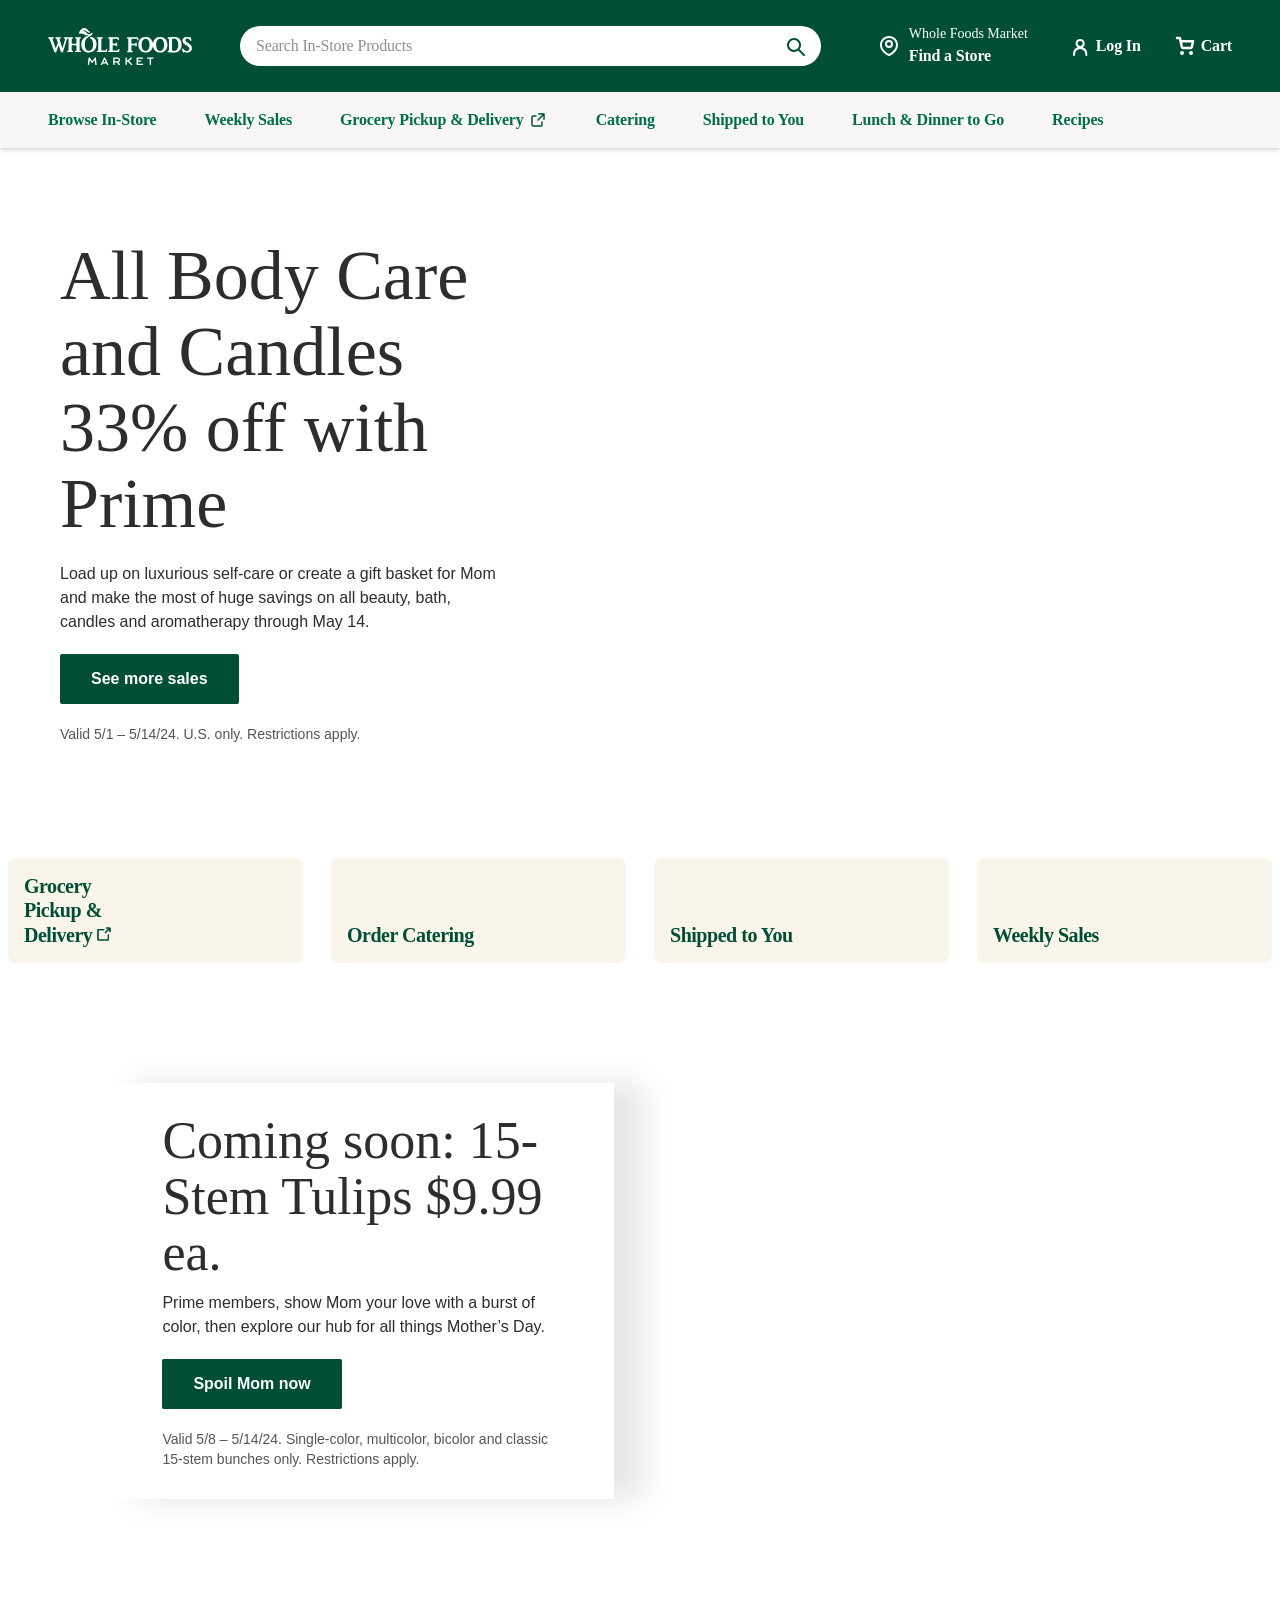
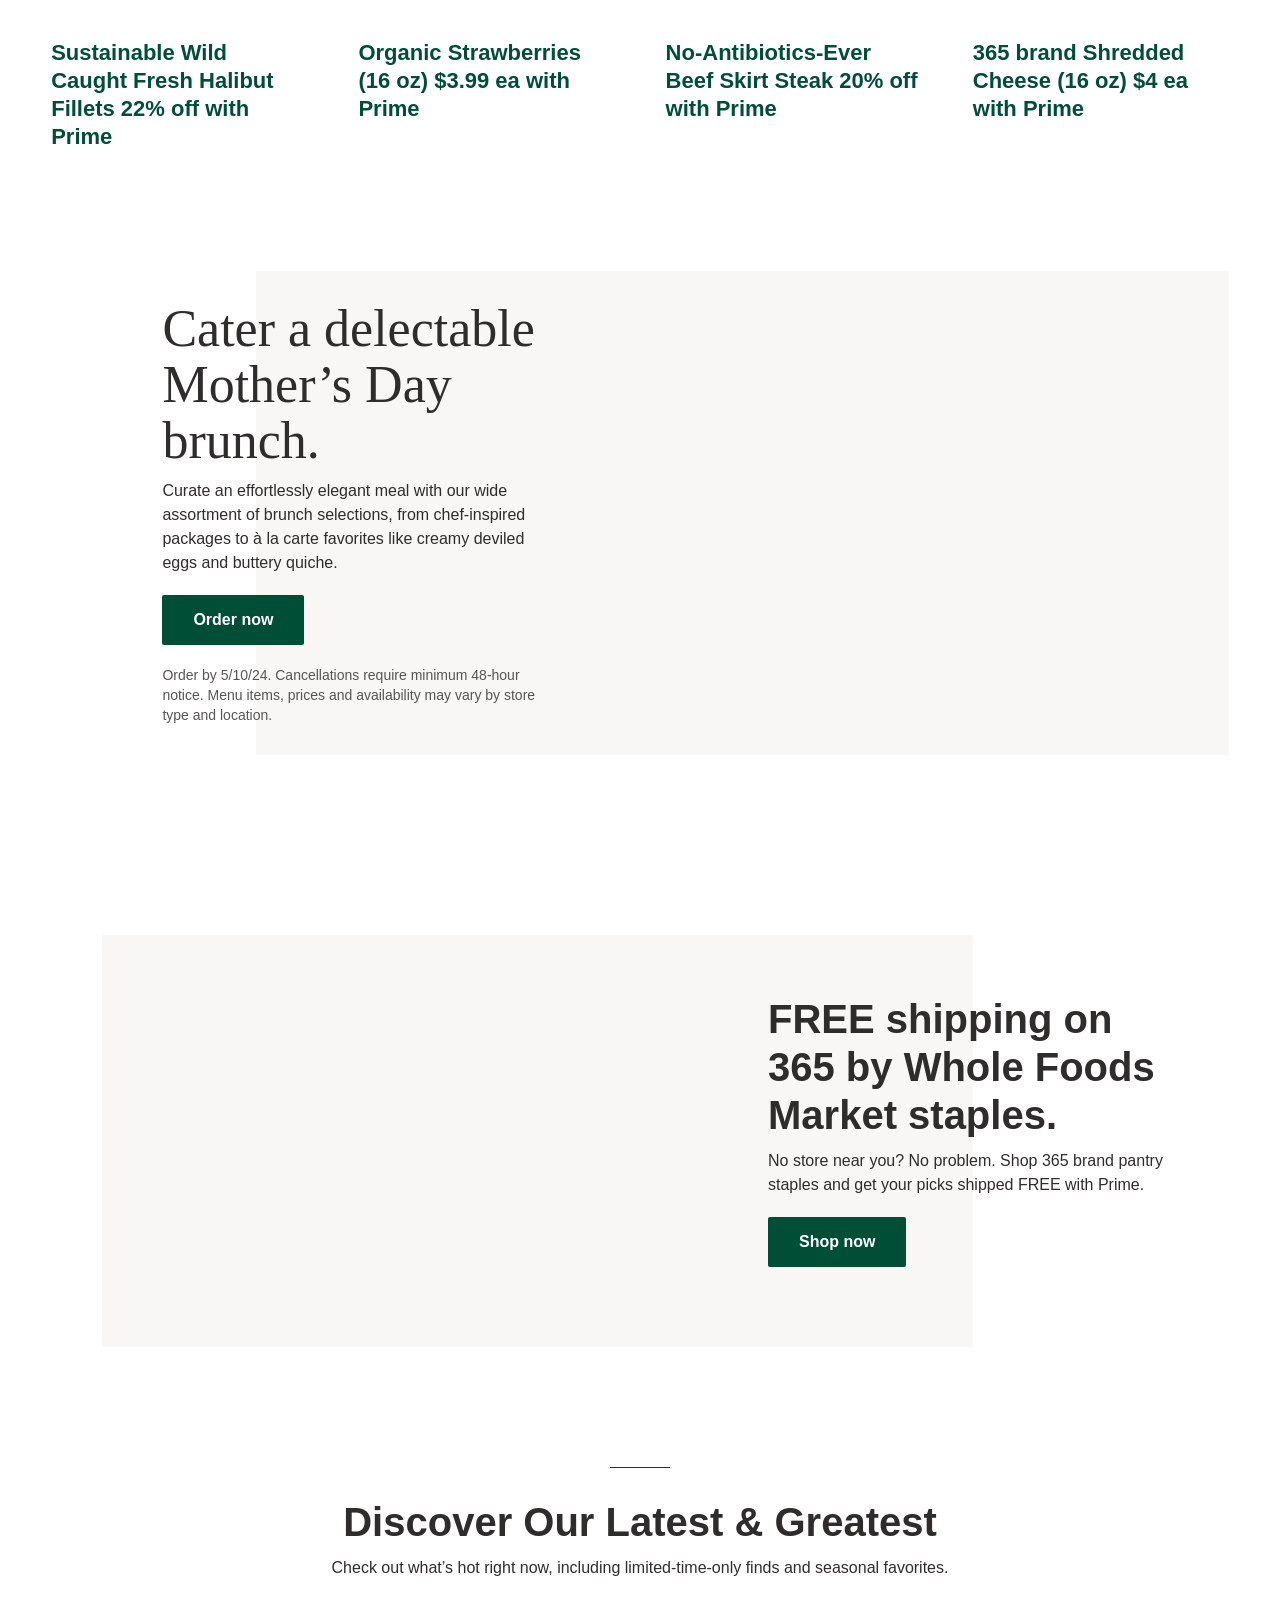
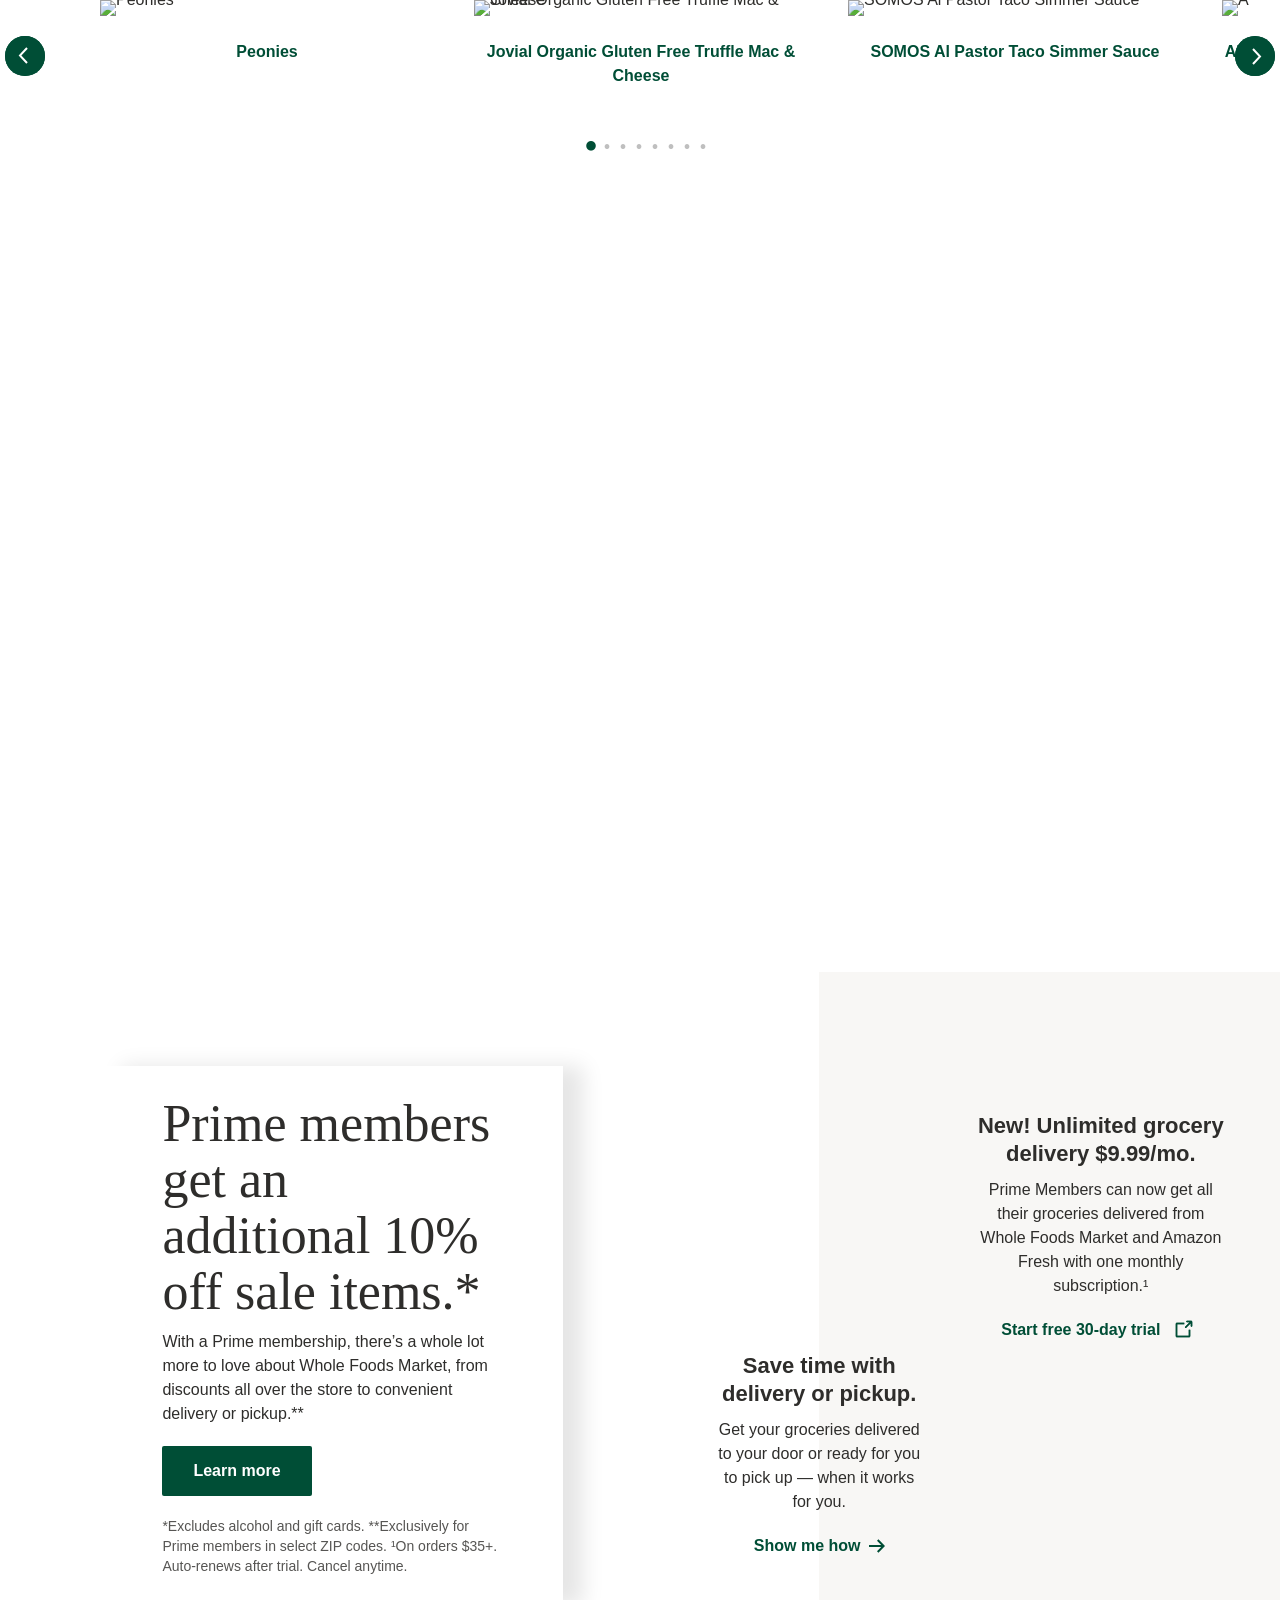
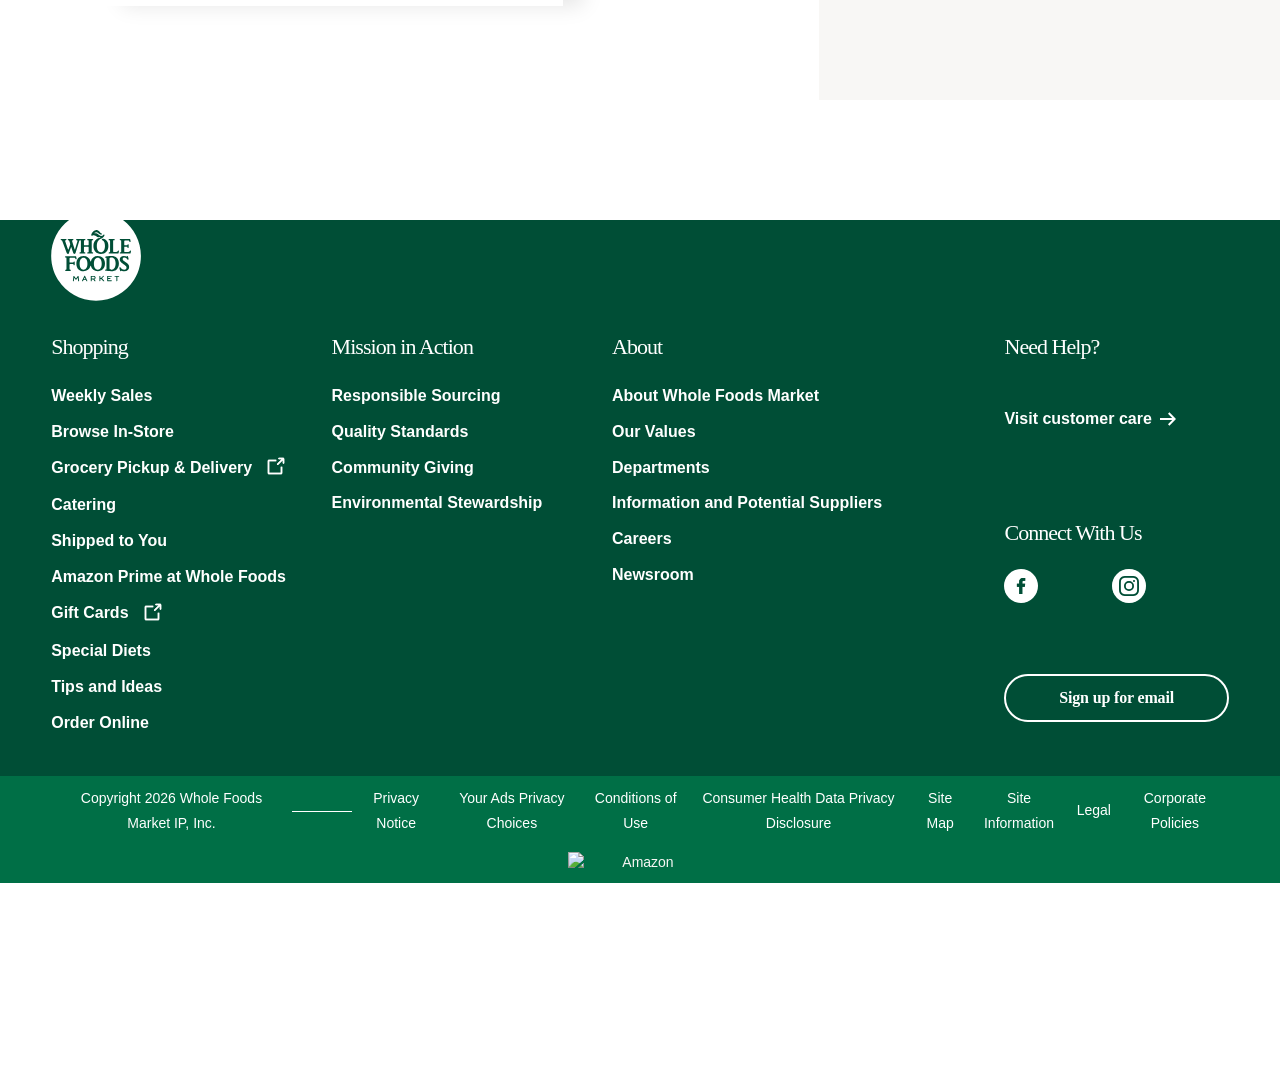
==== web.html @ 5a0cfee3 "first commit" ====
<!DOCTYPE html>
<html lang="en">
    <head>
        <meta charSet="utf-8"/>
        <script>
            var ue_t0 = window.ue_t0 || +new Date();
        </script>
        <script type="text/javascript" src="https://static.siege-amazon.com/prod/csm/ue-instrumentation.min.js"></script>
        <script type="text/javascript" src="https://static.siege-amazon.com/prod/code/lib-latest.js"></script>
        <script src="https://static.siege-amazon.com/prod/profiles/Wfm-DigitalTech-StoreFinder-Query.js"></script>
        <script type="text/javascript">
            GoogleAPIKey = "AIzaSyAcrfa8nYq_-e3gZgQ9eqflhwFxBd2PAUg";
            domainConfig = "https://www.wholefoodsmarket.com";
        </script>
        <link rel="shortcut icon" sizes="196x196" href="https://m.media-amazon.com/images/S/assets.wholefoodsmarket.com/sales_flyer/img/favicon_196x196.png"/>
        <link rel="apple-touch-icon" sizes="180x180" href="https://m.media-amazon.com/images/S/assets.wholefoodsmarket.com/sales_flyer/img/favicon_180x180.png"/>
        <link rel="apple-touch-icon" sizes="120x120" href="https://m.media-amazon.com/images/S/assets.wholefoodsmarket.com/sales_flyer/img/favicon_120x120.png"/>
        <link rel="icon" sizes="32x32" href="https://m.media-amazon.com/images/S/assets.wholefoodsmarket.com/sales_flyer/img/favicon_32x32.png"/>
        <link rel="icon" sizes="16x16" href="https://m.media-amazon.com/images/S/assets.wholefoodsmarket.com/sales_flyer/img/favicon_16x16.png"/>
        <meta name="viewport" content="width=device-width, initial-scale=1, maximum-scale=1, user-scalable=0"/>
        <script type="module" src="/wfm-web-assets/components/app.esm.js"></script>
        <script nomodule="" src="/wfm-web-assets/components/app.js"></script>
        <meta property="og:image" content="https://m.media-amazon.com/images/S/assets.wholefoodsmarket.com/content/b5/68/d0e7dfed477d8afdb7234aeaab11/wfm-og-homepage-rectangle.png"/>
        <meta name="twitter:image" content="https://m.media-amazon.com/images/S/assets.wholefoodsmarket.com/content/b5/68/d0e7dfed477d8afdb7234aeaab11/wfm-og-homepage-rectangle.png"/>
        <meta property="og:image:alt" content="Whole Foods Market logo with an assortment of fruits and vegetables"/>
        <meta name="twitter:image:alt" content="Whole Foods Market logo with an assortment of fruits and vegetables"/>
        <meta property="og:title" content="Whole Foods Market | Weekly Sales | Shop In-Store and Online"/>
        <meta name="twitter:title" content="Whole Foods Market | Weekly Sales | Shop In-Store and Online"/>
        <meta name="description" content="Get hungry for local, organic, plant-based &amp; more: see today&#x27;s sales, browse products by special diet, find recipes, get delivery and pick up &amp; order catering."/>
        <meta property="og:description" content="Get hungry for local, organic, plant-based &amp; more: see today&#x27;s sales, browse products by special diet, find recipes, get delivery and pick up &amp; order catering."/>
        <meta name="twitter:description" content="Get hungry for local, organic, plant-based &amp; more: see today&#x27;s sales, browse products by special diet, find recipes, get delivery and pick up &amp; order catering."/>
        <meta property="og:site_name" content="Whole Foods Market"/>
        <meta name="twitter:site" content="@WholeFoods"/>
        <meta property="og:url" content="https://www.wholefoodsmarket.com/"/>
        <link rel="canonical" href="https://www.wholefoodsmarket.com/"/>
        <noscript>
            <img height="1" width="1" alt="" src="https://s.amazon-adsystem.com/iui3?d=forester-did&amp;ex-fargs=%3Fid%3D0ad6fa11-50da-52e4-dbdd-fe85cf562f20%26type%3D4%26m%3D1&amp;ex-fch=416613&amp;ex-src=https://www.wholefoodsmarket.com/&amp;ex-hargs=v%3D1.0%3Bc%3D9825075550401%3Bp%3D0AD6FA11-50DA-52E4-DBDD-FE85CF562F20"/>
        </noscript>
        <title>Whole Foods Market | Weekly Sales | Shop In-Store and Online</title>
        <meta name="next-head-count" content="30"/>
        <link rel="preload" href="./web.css" as="style"/>
        <link rel="stylesheet" href="./web.css" data-n-g=""/>
        <noscript data-n-css=""></noscript>
        <script defer="" nomodule="" src="/_next/static/chunks/polyfills-c67a75d1b6f99dc8.js"></script>
        <script src="./main.js" defer=""></script>
        <script src="./6th.js" defer=""></script>
        <script src="./5th.js" defer=""></script>
        <script src="./app.js" defer=""></script>
        <script src="./7th.js" defer=""></script>
        <script src="./2nd.js" defer=""></script>
        <script src="./3rd.js" defer=""></script>
        <script src="./index.js" defer=""></script>
        <script src="/_next/static/lw3yRxZm3AKWHAJc_RK7G/_buildManifest.js" defer=""></script>
        <script src="/_next/static/lw3yRxZm3AKWHAJc_RK7G/_ssgManifest.js" defer=""></script>
    </head>
    <body>
        <noscript>
            <iframe src="https://www.googletagmanager.com/ns.html?id=GTM-MMVR7TC" height="0" width="0" style="display:none;visibility:hidden" sandbox></iframe>
        </noscript>
        <div id="__next">
            <header class="sticky top-0 z-[100] overflow-x-clip" id="header">
                <a href="#main-content" class="w-skip-link" data-testid="skip-link">
                    <span>Skip main navigation</span>
                </a>
                <nav aria-label="main navigation" class="bg-chard">
                    <div class="bg-chard desktop:top-0">
                        <div class="relative mx-auto flex max-w-content items-center px-12 py-6 mobile:px-4 tablet:px-8">
                            <div class="flex w-full items-center justify-between">
                               
                                <div class="z-[100] flex items-center desktop:w-full desktop:justify-end">
                                    <div class="mr-14 w-full mobile:hidden tablet:hidden">
                                        <div class="relative z-[100]">
                                            <div class="flex">
                                                <form class="flex w-full items-center justify-between rounded-3xl bg-salt px-4 py-2 bg-salt">
                                                    <input aria-controls="search-results-modal" aria-expanded="false" aria-haspopup="true" aria-label="Search" class="bds--body-1 placeholder:bds--body-1 w-[90%] placeholder:text-oyster bg-salt" data-testid="search-input" maxLength="256" name="search" placeholder="Search In-Store Products" role="combobox" type="text" autoComplete="off" value=""/>
                                                    <div class="flex items-center pl-1">
                                                        <button aria-label="Submit Search" type="submit">
                                                            <svg width="18" height="18" fill="none" xmlns="http://www.w3.org/2000/svg">
                                                                <path fill-rule="evenodd" clip-rule="evenodd" d="M2 7a5 5 0 1 1 10 0A5 5 0 0 1 2 7Zm5-7a7 7 0 1 0 4.192 12.606l5.1 5.101a1 1 0 1 0 1.415-1.414l-5.1-5.1A7 7 0 0 0 7 0Z" fill="#004E36"></path>
                                                            </svg>
                                                        </button>
                                                    </div>
                                                </form>
                                            </div>
                                        </div>
                                    </div>
                                    <div class="mr-8 mobile:hidden tablet:hidden">
                                        <a href="/stores" class="" aria-label="Select a store" data-csa-c-content-id="Whole Foods Market" data-csa-c-slot-id="Global Nav" data-csa-c-type="header">
                                            <div class="flex items-center">
                                                <div>
                                                    <div class="flex items-center mobile:hidden tablet:hidden">
                                                        <svg width="24" height="24" fill="none" xmlns="http://www.w3.org/2000/svg">
                                                            <path fill-rule="evenodd" clip-rule="evenodd" d="M12 4c-3.876 0-7 3.106-7 6.916 0 2.5 1.302 4.552 2.9 6.129 1.557 1.536 3.308 2.531 4.1 2.938.792-.407 2.543-1.402 4.1-2.938 1.598-1.577 2.9-3.628 2.9-6.129C19 7.106 15.876 4 12 4Zm-9 6.916C3 5.982 7.04 2 12 2s9 3.982 9 8.916c0 3.242-1.694 5.775-3.496 7.553-1.804 1.779-3.807 2.895-4.656 3.327a1.863 1.863 0 0 1-1.696 0l.453-.892-.453.892c-.85-.432-2.853-1.548-4.656-3.327C4.694 16.69 3 14.159 3 10.916ZM12 8a2 2 0 1 0 0 4 2 2 0 0 0 0-4Zm-4 2a4 4 0 1 1 8 0 4 4 0 0 1-8 0Z" fill="#fff"></path>
                                                        </svg>
                                                    </div>
                                                    <div class="flex items-center desktop:hidden">
                                                        <svg width="24" height="24" fill="none" xmlns="http://www.w3.org/2000/svg">
                                                            <path fill-rule="evenodd" clip-rule="evenodd" d="M12 4c-3.876 0-7 3.106-7 6.916 0 2.5 1.302 4.552 2.9 6.129 1.557 1.536 3.308 2.531 4.1 2.938.792-.407 2.543-1.402 4.1-2.938 1.598-1.577 2.9-3.628 2.9-6.129C19 7.106 15.876 4 12 4Zm-9 6.916C3 5.982 7.04 2 12 2s9 3.982 9 8.916c0 3.242-1.694 5.775-3.496 7.553-1.804 1.779-3.807 2.895-4.656 3.327a1.863 1.863 0 0 1-1.696 0l.453-.892-.453.892c-.85-.432-2.853-1.548-4.656-3.327C4.694 16.69 3 14.159 3 10.916ZM12 8a2 2 0 1 0 0 4 2 2 0 0 0 0-4Zm-4 2a4 4 0 1 1 8 0 4 4 0 0 1-8 0Z" fill="#2E2D2B"></path>
                                                        </svg>
                                                    </div>
                                                </div>
                                                <div class="ml-2 flex flex-col items-baseline text-salt">
                                                    <div class="bds--caption max-w-[185px] truncate mobile:max-w-[270px] mobile:text-chia-seed tablet:max-w-[270px] tablet:text-chia-seed">Whole Foods Market</div>
                                                    <div class="bds--heading-5 max-w-[185px] truncate mobile:max-w-[270px] mobile:text-squid-ink tablet:max-w-[270px] tablet:text-squid-ink">Find a Store</div>
                                                </div>
                                            </div>
                                        </a>
                                    </div>
                                    <div class="mr-8 mobile:mr-4 tablet:mr-4">
                                        <div data-testid="login-prompt" class="self-center desktop:pl-2">
                                            <a href="https://www.wholefoodsmarket.com/login?destination=" rel="noopener noreferrer" target="_self" aria-label="Login" data-csa-c-content-id="Login_unauthenticated​" data-csa-c-slot-id="Global Nav" data-csa-c-type="header">
                                                <div class="flex w-max items-center">
                                                    <div class="h-[24px] w-[24px]">
                                                        <svg width="24" height="24" fill="none" xmlns="http://www.w3.org/2000/svg" alt="">
                                                            <path fill-rule="evenodd" clip-rule="evenodd" d="M9.647 8.53a2.53 2.53 0 1 1 5.059 0 2.53 2.53 0 0 1-5.059 0ZM12.177 4a4.53 4.53 0 0 0-2.42 8.36A7.18 7.18 0 0 0 5 19.117V20a1 1 0 1 0 2 0v-.882a5.176 5.176 0 0 1 10.353 0V20a1 1 0 0 0 2 0v-.882a7.18 7.18 0 0 0-4.757-6.759A4.53 4.53 0 0 0 12.176 4Z" fill="#fff"></path>
                                                        </svg>
                                                    </div>
                                                    <div class="bds--heading-5 pl-1 text-salt">Log In</div>
                                                </div>
                                            </a>
                                        </div>
                                    </div>
                                    <a href="/shipped-to-you/cart" aria-label="View cart with 0 items" data-csa-c-content-id="Cart" data-csa-c-slot-id="Global Nav" data-csa-c-type="header">
                                        <div class="flex w-max items-center">
                                            <div class="relative">
                                                <svg width="24" height="24" fill="none" xmlns="http://www.w3.org/2000/svg">
                                                    <path d="M9 21a2 2 0 1 0 0-4 2 2 0 0 0 0 4ZM18 21a2 2 0 1 0 0-4 2 2 0 0 0 0 4Z" fill="#fff"></path>
                                                    <path d="M4 4h2.91l1.948 8.926c.067.307.249.583.515.78.266.196.598.3.94.294h7.069c.341.006.674-.098.94-.295a1.32 1.32 0 0 0 .514-.779L20 7.333H7.636" stroke="#fff" stroke-width="2.5" stroke-linecap="round" stroke-linejoin="round"></path>
                                                </svg>
                                            </div>
                                            <div class="bds--heading-5 pl-1 text-salt mobile:hidden">Cart</div>
                                        </div>
                                    </a>
                                </div>
                            </div>
                        </div>
                    </div>
                </nav>
            </header>
            <div class="sticky top-[92px] z-[10] h-[56px] bg-tahini text-chard shadow-reveal-4 mobile:hidden tablet:hidden">
                <div class="bds--heading-5 m-auto flex h-[56px] max-w-content items-center px-12">
                    <div class="mr-12">
                        <a class="flex items-center text-kale hover:text-avocado focus:text-avocado active:text-chard active:underline" target="_self" data-csa-c-content-id="Browse In-Store" data-csa-c-slot-id="Global Nav" data-csa-c-type="subheader" aria-disabled="false" aria-label="Browse In-Store" href="/products">
                            <div class="hover:underline focus:underline">Browse In-Store</div>
                        </a>
                    </div>
                    <div class="mr-12">
                        <a class="flex items-center text-kale hover:text-avocado focus:text-avocado active:text-chard active:underline" target="_self" data-csa-c-content-id="Weekly Sales" data-csa-c-slot-id="Global Nav" data-csa-c-type="subheader" aria-disabled="false" aria-label="Weekly Sales" href="/sales-flyer">
                            <div class="hover:underline focus:underline">Weekly Sales</div>
                        </a>
                    </div>
                    <div class="mr-12">
                        <a class="flex items-center text-kale hover:text-avocado focus:text-avocado active:text-chard active:underline" target="_blank" data-csa-c-content-id="Grocery Pickup &amp; Delivery" data-csa-c-slot-id="Global Nav" data-csa-c-type="subheader" aria-disabled="false" aria-label="Grocery Pickup &amp; Delivery" href="https://www.amazon.com/alm/storefront?almBrandId=VUZHIFdob2xlIEZvb2Rz&amp;ref_=US_TRF_ALL_UFG_WFM_REFER_0472746">
                            <div class="hover:underline focus:underline mr-1">Grocery Pickup &amp;Delivery</div>
                            <svg width="20" height="20" fill="none" xmlns="http://www.w3.org/2000/svg">
                                <path fill-rule="evenodd" clip-rule="evenodd" d="M10.667 4.75a.75.75 0 0 1 0-1.5H16a.75.75 0 0 1 .75.75v5.333a.75.75 0 0 1-1.5 0V5.811l-4.72 4.72A.75.75 0 1 1 9.47 9.47l4.72-4.72h-3.523ZM3.25 7.333c0-1.15.933-2.083 2.083-2.083H8a.75.75 0 0 1 0 1.5H5.333a.583.583 0 0 0-.583.583v7.334c0 .322.261.583.583.583h7.334a.583.583 0 0 0 .583-.583V12a.75.75 0 0 1 1.5 0v2.667c0 1.15-.933 2.083-2.083 2.083H5.333a2.083 2.083 0 0 1-2.083-2.083V7.333Z" fill="#004E36"></path>
                            </svg>
                        </a>
                    </div>
                    <div class="mr-12">
                        <a class="flex items-center text-kale hover:text-avocado focus:text-avocado active:text-chard active:underline" target="_self" data-csa-c-content-id="Catering" data-csa-c-slot-id="Global Nav" data-csa-c-type="subheader" aria-disabled="false" aria-label="Catering" href="https://www.wholefoodsmarket.com/shop/choose">
                            <div class="hover:underline focus:underline">Catering</div>
                        </a>
                    </div>
                    <div class="mr-12">
                        <a class="flex items-center text-kale hover:text-avocado focus:text-avocado active:text-chard active:underline" target="_self" data-csa-c-content-id="Shipped to You" data-csa-c-slot-id="Global Nav" data-csa-c-type="subheader" aria-disabled="false" aria-label="Shipped to You" href="/shipped-to-you">
                            <div class="hover:underline focus:underline">Shipped to You</div>
                        </a>
                    </div>
                    <div class="mr-12">
                        <a class="flex items-center text-kale hover:text-avocado focus:text-avocado active:text-chard active:underline" target="_self" data-csa-c-content-id="Lunch &amp; Dinner to Go" data-csa-c-slot-id="Global Nav" data-csa-c-type="subheader" aria-disabled="false" aria-label="Lunch &amp; Dinner to Go" href="https://wholefoods.app.link/YI1gojf6MAb">
                            <div class="hover:underline focus:underline">Lunch &amp;Dinner to Go</div>
                        </a>
                    </div>
                    <div>
                        <a class="flex items-center text-kale hover:text-avocado focus:text-avocado active:text-chard active:underline" target="_self" data-csa-c-content-id="Recipes" data-csa-c-slot-id="Global Nav" data-csa-c-type="subheader" aria-disabled="false" aria-label="Recipes" href="/recipes">
                            <div class="hover:underline focus:underline">Recipes</div>
                        </a>
                    </div>
                </div>
            </div>
            <div class="sticky z-[10] transition top-[85px]">
                <div class="w-full bg-chard pb-2 mobile:px-4 tablet:px-8 desktop:hidden">
                    <div class="relative z-[100]">
                        <div class="flex">
                            <form class="flex w-full items-center justify-between rounded-3xl bg-salt px-4 py-2 bg-salt">
                                <input aria-controls="search-results-modal" aria-expanded="false" aria-haspopup="true" aria-label="Search" class="bds--body-1 placeholder:bds--body-1 w-[90%] placeholder:text-oyster bg-salt" data-testid="search-input" maxLength="256" name="search" placeholder="Search In-Store Products" role="combobox" type="text" autoComplete="off" value=""/>
                                <div class="flex items-center pl-1">
                                    <button aria-label="Submit Search" type="submit">
                                        <svg width="18" height="18" fill="none" xmlns="http://www.w3.org/2000/svg">
                                            <path fill-rule="evenodd" clip-rule="evenodd" d="M2 7a5 5 0 1 1 10 0A5 5 0 0 1 2 7Zm5-7a7 7 0 1 0 4.192 12.606l5.1 5.101a1 1 0 1 0 1.415-1.414l-5.1-5.1A7 7 0 0 0 7 0Z" fill="#004E36"></path>
                                        </svg>
                                    </button>
                                </div>
                            </form>
                        </div>
                    </div>
                </div>
                <div class="flex w-full items-center justify-between bg-tahini py-2 desktop:hidden">
                    <a href="/stores" class="flex w-full items-center justify-between bg-tahini px-12 py-2 mobile:px-4 tablet:px-8" aria-label="Select a store" data-csa-c-content-id="Whole Foods Market" data-csa-c-slot-id="Global Nav" data-csa-c-type="header">
                        <div class="flex items-center">
                            <div>
                                <div class="flex items-center mobile:hidden tablet:hidden">
                                    <svg width="24" height="24" fill="none" xmlns="http://www.w3.org/2000/svg">
                                        <path fill-rule="evenodd" clip-rule="evenodd" d="M12 4c-3.876 0-7 3.106-7 6.916 0 2.5 1.302 4.552 2.9 6.129 1.557 1.536 3.308 2.531 4.1 2.938.792-.407 2.543-1.402 4.1-2.938 1.598-1.577 2.9-3.628 2.9-6.129C19 7.106 15.876 4 12 4Zm-9 6.916C3 5.982 7.04 2 12 2s9 3.982 9 8.916c0 3.242-1.694 5.775-3.496 7.553-1.804 1.779-3.807 2.895-4.656 3.327a1.863 1.863 0 0 1-1.696 0l.453-.892-.453.892c-.85-.432-2.853-1.548-4.656-3.327C4.694 16.69 3 14.159 3 10.916ZM12 8a2 2 0 1 0 0 4 2 2 0 0 0 0-4Zm-4 2a4 4 0 1 1 8 0 4 4 0 0 1-8 0Z" fill="#fff"></path>
                                    </svg>
                                </div>
                                <div class="flex items-center desktop:hidden">
                                    <svg width="24" height="24" fill="none" xmlns="http://www.w3.org/2000/svg">
                                        <path fill-rule="evenodd" clip-rule="evenodd" d="M12 4c-3.876 0-7 3.106-7 6.916 0 2.5 1.302 4.552 2.9 6.129 1.557 1.536 3.308 2.531 4.1 2.938.792-.407 2.543-1.402 4.1-2.938 1.598-1.577 2.9-3.628 2.9-6.129C19 7.106 15.876 4 12 4Zm-9 6.916C3 5.982 7.04 2 12 2s9 3.982 9 8.916c0 3.242-1.694 5.775-3.496 7.553-1.804 1.779-3.807 2.895-4.656 3.327a1.863 1.863 0 0 1-1.696 0l.453-.892-.453.892c-.85-.432-2.853-1.548-4.656-3.327C4.694 16.69 3 14.159 3 10.916ZM12 8a2 2 0 1 0 0 4 2 2 0 0 0 0-4Zm-4 2a4 4 0 1 1 8 0 4 4 0 0 1-8 0Z" fill="#2E2D2B"></path>
                                    </svg>
                                </div>
                            </div>
                            <div class="ml-2 flex flex-col items-baseline text-salt">
                                <div class="bds--caption max-w-[185px] truncate mobile:max-w-[270px] mobile:text-chia-seed tablet:max-w-[270px] tablet:text-chia-seed">Whole Foods Market</div>
                                <div class="bds--heading-5 max-w-[185px] truncate mobile:max-w-[270px] mobile:text-squid-ink tablet:max-w-[270px] tablet:text-squid-ink">Find a Store</div>
                            </div>
                        </div>
                        <svg width="24" height="24" fill="none" xmlns="http://www.w3.org/2000/svg">
                            <path fill-rule="evenodd" clip-rule="evenodd" d="M9.293 6.293a1 1 0 0 0 0 1.414L13.586 12l-4.293 4.293a1 1 0 1 0 1.414 1.414l5-5a1 1 0 0 0 0-1.414l-5-5a1 1 0 0 0-1.414 0Z" fill="#004E36"></path>
                        </svg>
                    </a>
                </div>
            </div>
            <div>
                <div class="mobile:hidden tablet:hidden">
                    <div aria-hidden="true" class="modal micromodal-slide" data-testid="shipping-info-overlay-1" id="shipping-info-overlay-1">
                        <div tabindex="-1" class="modal--overlay" data-micromodal-close="true">
                            <div aria-modal="true" class="modal--container" role="dialog">
                                <button aria-label="Close Dialog" class="modal--close w-link" data-micromodal-close="true" data-testid="close" type="button">Close</button>
                                <div class="modal--content" id="shipping-info-overlay-1-content">
                                    <div class="mobile:overflow-y-auto mobile:px-4 mobile:pb-24">
                                        <h3 class="bds--heading-3 pb-2 text-squid-ink">Want to ship to a different address?</h3>
                                        <p class="bds--body-1 text-squid-ink">Change your shipping address when you check out on Amazon.</p>
                                    </div>
                                </div>
                            </div>
                        </div>
                    </div>
                </div>
                <div class="fixed z-[200] desktop:hidden"></div>
            </div>
            <div class="desktop:hidden">
                <div class="fixed top-0 z-[200] left-0"></div>
            </div>
            <div class="w-shopping-list-wrapper"></div>
            <div class="w-pie--clickable-underlay" data-testid="clickable-underlay" data-csa-c-content-id="Clickout" data-csa-c-type="click"></div>
            <div style="opacity:1" data-testid="global-alert-bar-dismissed"></div>
            <main id="main-content" class="main-content m-auto max-w-content">
                <div id="home">
                    <section class="w-cms--homepage-banner">
                        <h1 class="w-visually-hidden">Whole Foods Market | Weekly Sales | Shop In-Store and Online</h1>
                        <div class="w-mobile-only">
                            <div class="grid gap-3 mobile:grid-cols-2 mobile:py-4 tablet:grid-cols-2 desktop:grid-cols-4">
                                <a href="https://www.amazon.com/alm/storefront?almBrandId=VUZHIFdob2xlIEZvb2Rz&amp;ref_=US_TRF_ALL_UFG_WFM_REFER_0422063" target="_blank" class="mx-2 flex rounded-lg bg-aioli decoration-chard hover:underline mobile:flex-wrap mobile:focus:underline" data-csa-c-content-id="Grocery Pickup &amp; Delivery" data-csa-c-slot-id="Home subnav" data-csa-c-type="CTA" aria-label="Grocery Pickup &amp; Delivery">
                                    <div class="flex flex-1 items-end p-4 text-left mobile:p-2">
                                        <span class="bds--heading-4 mobile:bds--heading-6 max-w-[150px] text-chard mobile:max-w-[65px] mobile:focus:underline subnav">Grocery Pickup &amp;Delivery</span>
                                    </div>
                                    <div class="flex object-cover mix-blend-multiply">
                                        <img src="https://m.media-amazon.com/images/S/assets.wholefoodsmarket.com/HomePageNav/Desktop-Sub-Nav/WFMOA-img.png" class="w-[136px] mobile:hidden" alt=""/>
                                        <img src="https://m.media-amazon.com/images/S/assets.wholefoodsmarket.com/HomePageNav/Mobileweb-Sub-Nav/WFMOA-img.png" class="w-[74px] tablet:hidden desktop:hidden" alt=""/>
                                    </div>
                                </a>
                                <a href="https://www.wholefoodsmarket.com/shop/choose" target="_self" class="mx-2 flex rounded-lg bg-aioli decoration-chard hover:underline mobile:flex-wrap mobile:focus:underline" data-csa-c-content-id="Order Catering" data-csa-c-slot-id="Home subnav" data-csa-c-type="CTA" aria-label="Order Catering">
                                    <div class="flex flex-1 items-end p-4 text-left mobile:p-2">
                                        <span class="bds--heading-4 mobile:bds--heading-6 max-w-[150px] text-chard mobile:max-w-[65px] mobile:focus:underline">Order Catering</span>
                                    </div>
                                    <div class="flex object-cover mix-blend-multiply">
                                        <img src="https://m.media-amazon.com/images/S/assets.wholefoodsmarket.com/HomePageNav/Desktop-Sub-Nav/Catering-img.png" class="w-[136px] mobile:hidden" alt=""/>
                                        <img src="https://m.media-amazon.com/images/S/assets.wholefoodsmarket.com/HomePageNav/Mobileweb-Sub-Nav/Catering-img.png" class="w-[74px] tablet:hidden desktop:hidden" alt=""/>
                                    </div>
                                </a>
                                <a href="/shipped-to-you" target="_self" class="mx-2 flex rounded-lg bg-aioli decoration-chard hover:underline mobile:flex-wrap mobile:focus:underline" data-csa-c-content-id="Shipped to You" data-csa-c-slot-id="Home subnav" data-csa-c-type="CTA" aria-label="Shipped to You">
                                    <div class="flex flex-1 items-end p-4 text-left mobile:p-2">
                                        <span class="bds--heading-4 mobile:bds--heading-6 max-w-[150px] text-chard mobile:max-w-[65px] mobile:focus:underline">Shipped to You</span>
                                    </div>
                                    <div class="flex object-cover mix-blend-multiply">
                                        <img src="https://m.media-amazon.com/images/S/assets.wholefoodsmarket.com/HomePageNav/Desktop-Sub-Nav/365-img.png" class="w-[136px] mobile:hidden" alt=""/>
                                        <img src="https://m.media-amazon.com/images/S/assets.wholefoodsmarket.com/HomePageNav/Mobileweb-Sub-Nav/365-img.png" class="w-[74px] tablet:hidden desktop:hidden" alt=""/>
                                    </div>
                                </a>
                                <a href="/sales-flyer" target="_self" class="mx-2 flex rounded-lg bg-aioli decoration-chard hover:underline mobile:flex-wrap mobile:focus:underline" data-csa-c-content-id="Weekly Sales" data-csa-c-slot-id="Home subnav" data-csa-c-type="CTA" aria-label="Weekly Sales">
                                    <div class="flex flex-1 items-end p-4 text-left mobile:p-2">
                                        <span class="bds--heading-4 mobile:bds--heading-6 max-w-[150px] text-chard mobile:max-w-[65px] mobile:focus:underline">Weekly Sales</span>
                                    </div>
                                    <div class="flex object-cover mix-blend-multiply">
                                        <img src="https://m.media-amazon.com/images/S/assets.wholefoodsmarket.com/HomePageNav/Desktop-Sub-Nav/Sale-img.png" class="w-[136px] mobile:hidden" alt=""/>
                                        <img src="https://m.media-amazon.com/images/S/assets.wholefoodsmarket.com/HomePageNav/Mobileweb-Sub-Nav/sale-img.png" class="w-[74px] tablet:hidden desktop:hidden" alt=""/>
                                    </div>
                                </a>
                            </div>
                        </div>
                        <div class="w-cms--banner-with-cta w-cms-grid home">
                            <div class="w-cms--banner-with-cta__image-group">
                                <div class="w-cms--banner-with-cta__image w-desktop-only" style="background-image:url(https://m.media-amazon.com/images/S/assets.wholefoodsmarket.com//content/26/b6/5216983e4b3d90e3179ef4c91980/2024-wfm-cen-may-ee-mothersday-bodycaresale-hpmarquee-3000x12000-rgb-2._TTW_._CR0,0,3000,1200_._SR2000,800_._QL100_.jpg)"></div>
                                <div class="w-cms--banner-with-cta__image w-tablet-only" style="background-image:url(https://m.media-amazon.com/images/S/assets.wholefoodsmarket.com//content/26/b6/5216983e4b3d90e3179ef4c91980/2024-wfm-cen-may-ee-mothersday-bodycaresale-hpmarquee-3000x12000-rgb-2._TTW_._CR600,0,2400,1200_._SR1560,780_._QL100_.jpg)"></div>
                                <div class="w-cms--banner-with-cta__image w-mobile-only" style="background-image:url(https://m.media-amazon.com/images/S/assets.wholefoodsmarket.com//content/26/b6/5216983e4b3d90e3179ef4c91980/2024-wfm-cen-may-ee-mothersday-bodycaresale-hpmarquee-3000x12000-rgb-2._TTW_._CR1000,0,2000,1200_._SR580,348_._QL100_.jpg)"></div>
                            </div>
                            <div class="w-cms--banner-with-cta__panel">
                                <div class="w-cms--panel w-cms--panel-white">
                                    <h2 class="w-cms--font-superhero">All Body Care and Candles 33% off with Prime</h2>
                                    <p class="w-cms--home__sub-header-text">Load up on luxurious self-care or create a gift basket for Mom and make the most of huge savings on all beauty, bath, candles and aromatherapy through May 14.</p>
                                    <div class="w-cms--cta">
                                        <div class="w-cms--cta__button-link">
                                            <a class="w-button w-button--primary" data-testid="styled-link" href="https://www.wholefoodsmarket.com/sales-flyer" rel="noopener noreferrer" target="_self" data-csa-c-content-id="See more sales" data-csa-c-slot-id="Home Marquee_All Body Care and Candles 33% off with Prime" data-csa-c-type="CTA">
                                                <span>See more sales</span>
                                            </a>
                                        </div>
                                        <div data-testid="cta-disclaimer" class="w-cms--cta__disclaimer-text">
                                            <p data-testid="cta-disclaimer-text" class="w-cms--font-disclaimer">Valid 5/1 – 5/14/24. U.S. only. Restrictions apply.</p>
                                        </div>
                                    </div>
                                </div>
                            </div>
                        </div>
                        <div class="mt-6 mobile:hidden">
                            <div class="grid gap-3 mobile:grid-cols-2 mobile:py-4 tablet:grid-cols-2 desktop:grid-cols-4">
                                <a href="https://www.amazon.com/alm/storefront?almBrandId=VUZHIFdob2xlIEZvb2Rz&amp;ref_=US_TRF_ALL_UFG_WFM_REFER_0422063" target="_blank" class="mx-2 flex rounded-lg bg-aioli decoration-chard hover:underline mobile:flex-wrap mobile:focus:underline" data-csa-c-content-id="Grocery Pickup &amp; Delivery" data-csa-c-slot-id="Home subnav" data-csa-c-type="CTA" aria-label="Grocery Pickup &amp; Delivery">
                                    <div class="flex flex-1 items-end p-4 text-left mobile:p-2">
                                        <span class="bds--heading-4 mobile:bds--heading-6 max-w-[150px] text-chard mobile:max-w-[65px] mobile:focus:underline subnav">Grocery Pickup &amp;Delivery</span>
                                    </div>
                                    <div class="flex object-cover mix-blend-multiply">
                                        <img src="https://m.media-amazon.com/images/S/assets.wholefoodsmarket.com/HomePageNav/Desktop-Sub-Nav/WFMOA-img.png" class="w-[136px] mobile:hidden" alt=""/>
                                        <img src="https://m.media-amazon.com/images/S/assets.wholefoodsmarket.com/HomePageNav/Mobileweb-Sub-Nav/WFMOA-img.png" class="w-[74px] tablet:hidden desktop:hidden" alt=""/>
                                    </div>
                                </a>
                                <a href="https://www.wholefoodsmarket.com/shop/choose" target="_self" class="mx-2 flex rounded-lg bg-aioli decoration-chard hover:underline mobile:flex-wrap mobile:focus:underline" data-csa-c-content-id="Order Catering" data-csa-c-slot-id="Home subnav" data-csa-c-type="CTA" aria-label="Order Catering">
                                    <div class="flex flex-1 items-end p-4 text-left mobile:p-2">
                                        <span class="bds--heading-4 mobile:bds--heading-6 max-w-[150px] text-chard mobile:max-w-[65px] mobile:focus:underline">Order Catering</span>
                                    </div>
                                    <div class="flex object-cover mix-blend-multiply">
                                        <img src="https://m.media-amazon.com/images/S/assets.wholefoodsmarket.com/HomePageNav/Desktop-Sub-Nav/Catering-img.png" class="w-[136px] mobile:hidden" alt=""/>
                                        <img src="https://m.media-amazon.com/images/S/assets.wholefoodsmarket.com/HomePageNav/Mobileweb-Sub-Nav/Catering-img.png" class="w-[74px] tablet:hidden desktop:hidden" alt=""/>
                                    </div>
                                </a>
                                <a href="/shipped-to-you" target="_self" class="mx-2 flex rounded-lg bg-aioli decoration-chard hover:underline mobile:flex-wrap mobile:focus:underline" data-csa-c-content-id="Shipped to You" data-csa-c-slot-id="Home subnav" data-csa-c-type="CTA" aria-label="Shipped to You">
                                    <div class="flex flex-1 items-end p-4 text-left mobile:p-2">
                                        <span class="bds--heading-4 mobile:bds--heading-6 max-w-[150px] text-chard mobile:max-w-[65px] mobile:focus:underline">Shipped to You</span>
                                    </div>
                                    <div class="flex object-cover mix-blend-multiply">
                                        <img src="https://m.media-amazon.com/images/S/assets.wholefoodsmarket.com/HomePageNav/Desktop-Sub-Nav/365-img.png" class="w-[136px] mobile:hidden" alt=""/>
                                        <img src="https://m.media-amazon.com/images/S/assets.wholefoodsmarket.com/HomePageNav/Mobileweb-Sub-Nav/365-img.png" class="w-[74px] tablet:hidden desktop:hidden" alt=""/>
                                    </div>
                                </a>
                                <a href="/sales-flyer" target="_self" class="mx-2 flex rounded-lg bg-aioli decoration-chard hover:underline mobile:flex-wrap mobile:focus:underline" data-csa-c-content-id="Weekly Sales" data-csa-c-slot-id="Home subnav" data-csa-c-type="CTA" aria-label="Weekly Sales">
                                    <div class="flex flex-1 items-end p-4 text-left mobile:p-2">
                                        <span class="bds--heading-4 mobile:bds--heading-6 max-w-[150px] text-chard mobile:max-w-[65px] mobile:focus:underline">Weekly Sales</span>
                                    </div>
                                    <div class="flex object-cover mix-blend-multiply">
                                        <img src="https://m.media-amazon.com/images/S/assets.wholefoodsmarket.com/HomePageNav/Desktop-Sub-Nav/Sale-img.png" class="w-[136px] mobile:hidden" alt=""/>
                                        <img src="https://m.media-amazon.com/images/S/assets.wholefoodsmarket.com/HomePageNav/Mobileweb-Sub-Nav/sale-img.png" class="w-[74px] tablet:hidden desktop:hidden" alt=""/>
                                    </div>
                                </a>
                            </div>
                        </div>
                    </section>
                    <section data-testid="content-with-cta-section" class="w-cms-component w-cms-grid w-cms--content-with-cta-new card-overlay-left">
                        <div class="w-cms--panel w-cms--panel-white w-cms--panel-shadow">
                            <div class="w-cms--cta">
                                <div data-testid="cta-header" class="w-cms--cta__header-text">
                                    <h2 data-testid="cta-header-text" class="medium">Coming soon: 15-Stem Tulips $9.99 ea.</h2>
                                </div>
                                <div data-testid="cta-subheader" class="w-cms--cta__sub-header-text">
                                    <p data-testid="cta-subheader-text">Prime members, show Mom your love with a burst of color, then explore our hub for all things Mother’s Day.</p>
                                </div>
                                <div class="w-cms--cta__button-link">
                                    <a class="w-button w-button--primary" data-testid="styled-link" href="/tips-and-ideas/special-occasions/mothers-day" rel="noopener noreferrer" target="_self" data-csa-c-content-id="Spoil Mom now" data-csa-c-slot-id="CC Overlay_Coming soon: 15-Stem Tulips $9.99 ea." data-csa-c-type="CTA">
                                        <span>Spoil Mom now</span>
                                    </a>
                                </div>
                                <div data-testid="cta-disclaimer" class="w-cms--cta__disclaimer-text">
                                    <p data-testid="cta-disclaimer-text" class="w-cms--font-disclaimer">Valid 5/8 – 5/14/24. Single-color, multicolor, bicolor and classic 15-stem bunches only. Restrictions apply.</p>
                                </div>
                            </div>
                        </div>
                        <picture>
                            <source data-testid="image-srcSet-urlMobile2X" media="(max-width: 767px)" srcSet="https://m.media-amazon.com/images/S/assets.wholefoodsmarket.com//content/02/17/084036c84284a40378e9d18d647f/2024-wfm-cen-may-ee-mothersday-comingsoon-tulippmd-hp-cc-overlay-2160x1296._TTW_._CR0,0,2160,1296_._SR580,348_._QL100_.jpeg 1x, https://m.media-amazon.com/images/S/assets.wholefoodsmarket.com//content/02/17/084036c84284a40378e9d18d647f/2024-wfm-cen-may-ee-mothersday-comingsoon-tulippmd-hp-cc-overlay-2160x1296._TTW_._CR0,0,2160,1296_._SR580,348_._QL100_.jpeg 2x"/>
                            <source data-testid="image-srcSet-urlTablet2X" media="(max-width: 1024px)" srcSet="https://m.media-amazon.com/images/S/assets.wholefoodsmarket.com//content/02/17/084036c84284a40378e9d18d647f/2024-wfm-cen-may-ee-mothersday-comingsoon-tulippmd-hp-cc-overlay-2160x1296._TTW_._CR0,0,2160,1296_._SR900,540_._QL100_.jpeg 1x, https://m.media-amazon.com/images/S/assets.wholefoodsmarket.com//content/02/17/084036c84284a40378e9d18d647f/2024-wfm-cen-may-ee-mothersday-comingsoon-tulippmd-hp-cc-overlay-2160x1296._TTW_._CR0,0,2160,1296_._SR900,540_._QL100_.jpeg 2x"/>
                            <source data-testid="image-srcSet-urlDesktop2X" media="(min-width: 1025px)" srcSet="https://m.media-amazon.com/images/S/assets.wholefoodsmarket.com//content/02/17/084036c84284a40378e9d18d647f/2024-wfm-cen-may-ee-mothersday-comingsoon-tulippmd-hp-cc-overlay-2160x1296._TTW_._CR0,0,2160,1296_._SR1500,900_._QL100_.jpeg 1x, https://m.media-amazon.com/images/S/assets.wholefoodsmarket.com//content/02/17/084036c84284a40378e9d18d647f/2024-wfm-cen-may-ee-mothersday-comingsoon-tulippmd-hp-cc-overlay-2160x1296._TTW_._CR0,0,2160,1296_._SR1500,900_._QL100_.jpeg 2x"/>
                            <img alt="" aria-hidden="true" data-testid="image-srcSet-urlDesktop" src="https://m.media-amazon.com/images/S/assets.wholefoodsmarket.com//content/02/17/084036c84284a40378e9d18d647f/2024-wfm-cen-may-ee-mothersday-comingsoon-tulippmd-hp-cc-overlay-2160x1296._TTW_._CR0,0,2160,1296_._SR1500,900_._QL100_.jpeg"/>
                        </picture>
                        <div class="w-cms--content-with-cta__bg"></div>
                    </section>
                    <section class="w-cms-component">
                        <div class="w-cms--flex-grid">
                            <div class="w-cms--tile w-cms--tile-simple" data-testid="w-cms-tile">
                                <a class="w-cms--tile__link" href="https://www.wholefoodsmarket.com/sales-flyer" target="_self" rel="" aria-label="Sustainable Wild Caught Fresh Halibut Fillets 22% off with Prime" data-testid="w-cms-tile-link" data-csa-c-content-id="Sustainable Wild Caught Fresh Halibut Fillets 22% off with Prime" data-csa-c-slot-id="Tile" data-csa-c-type="link">
                                    <div class="w-cms--tile__content">
                                        <picture>
                                            <source data-testid="image-srcSet-urlMobile" media="(max-width: 767px)" srcSet="https://m.media-amazon.com/images/S/assets.wholefoodsmarket.com//content/db/10/d482343a4e81ada44effb7746888/24-cen-maya-wk1-hptile-1160x870-prmo-halibut._TTW_._CR0,0,1160,870_._SR580,435_._QL100_.jpg"/>
                                            <source data-testid="image-srcSet-urlTablet" media="(max-width: 1024px)" srcSet="https://m.media-amazon.com/images/S/assets.wholefoodsmarket.com//content/db/10/d482343a4e81ada44effb7746888/24-cen-maya-wk1-hptile-1160x870-prmo-halibut._TTW_._CR0,0,1160,870_._SR600,450_._QL100_.jpg"/>
                                            <img alt="" aria-hidden="true" data-testid="image-srcSet-urlDesktop" src="https://m.media-amazon.com/images/S/assets.wholefoodsmarket.com//content/db/10/d482343a4e81ada44effb7746888/24-cen-maya-wk1-hptile-1160x870-prmo-halibut._TTW_._CR0,0,1160,870_._SR900,675_._QL100_.jpg"/>
                                        </picture>
                                    </div>
                                    <h2 class="w-cms--tile__header">
                                        <span>Sustainable Wild Caught Fresh Halibut Fillets 22% off with Prime</span>
                                    </h2>
                                </a>
                            </div>
                            <div class="w-cms--tile w-cms--tile-simple" data-testid="w-cms-tile">
                                <a class="w-cms--tile__link" href="https://www.wholefoodsmarket.com/sales-flyer" target="_self" rel="" aria-label="Organic Strawberries (16 oz) $3.99 ea with Prime" data-testid="w-cms-tile-link" data-csa-c-content-id="Organic Strawberries (16 oz) $3.99 ea with Prime" data-csa-c-slot-id="Tile" data-csa-c-type="link">
                                    <div class="w-cms--tile__content">
                                        <picture>
                                            <source data-testid="image-srcSet-urlMobile" media="(max-width: 767px)" srcSet="https://m.media-amazon.com/images/S/assets.wholefoodsmarket.com//content/9a/03/aa171b564de5ab79c42b24aed8b7/24-cen-maya-wk1-hptile-1600x714-prmo-strawberries._TTW_._CR0,0,1160,870_._SR580,435_._QL100_.jpg"/>
                                            <source data-testid="image-srcSet-urlTablet" media="(max-width: 1024px)" srcSet="https://m.media-amazon.com/images/S/assets.wholefoodsmarket.com//content/9a/03/aa171b564de5ab79c42b24aed8b7/24-cen-maya-wk1-hptile-1600x714-prmo-strawberries._TTW_._CR0,0,1160,870_._SR600,450_._QL100_.jpg"/>
                                            <img alt="Organic Strawberries (16 oz) $3.99 ea with Prime" data-testid="image-srcSet-urlDesktop" src="https://m.media-amazon.com/images/S/assets.wholefoodsmarket.com//content/9a/03/aa171b564de5ab79c42b24aed8b7/24-cen-maya-wk1-hptile-1600x714-prmo-strawberries._TTW_._CR0,0,1160,870_._SR900,675_._QL100_.jpg"/>
                                        </picture>
                                    </div>
                                    <h2 class="w-cms--tile__header">
                                        <span>Organic Strawberries (16 oz) $3.99 ea with Prime</span>
                                    </h2>
                                </a>
                            </div>
                            <div class="w-cms--tile w-cms--tile-simple" data-testid="w-cms-tile">
                                <a class="w-cms--tile__link" href="https://www.wholefoodsmarket.com/sales-flyer" target="_self" rel="" aria-label="No-Antibiotics-Ever Beef Skirt Steak 20% off with Prime" data-testid="w-cms-tile-link" data-csa-c-content-id="No-Antibiotics-Ever Beef Skirt Steak 20% off with Prime" data-csa-c-slot-id="Tile" data-csa-c-type="link">
                                    <div class="w-cms--tile__content">
                                        <picture>
                                            <source data-testid="image-srcSet-urlMobile" media="(max-width: 767px)" srcSet="https://m.media-amazon.com/images/S/assets.wholefoodsmarket.com//content/e6/2d/4586ab92432e8962ee7c1e9e74f8/24-cen-maya-wk1-superhero-1600x714-prmo-skirtsteak._TTW_._CR0,0,1160,870_._SR580,435_._QL100_.jpg"/>
                                            <source data-testid="image-srcSet-urlTablet" media="(max-width: 1024px)" srcSet="https://m.media-amazon.com/images/S/assets.wholefoodsmarket.com//content/e6/2d/4586ab92432e8962ee7c1e9e74f8/24-cen-maya-wk1-superhero-1600x714-prmo-skirtsteak._TTW_._CR0,0,1160,870_._SR600,450_._QL100_.jpg"/>
                                            <img alt="No-Antibiotics-Ever Beef Skirt Steak 20% off with Prime" data-testid="image-srcSet-urlDesktop" src="https://m.media-amazon.com/images/S/assets.wholefoodsmarket.com//content/e6/2d/4586ab92432e8962ee7c1e9e74f8/24-cen-maya-wk1-superhero-1600x714-prmo-skirtsteak._TTW_._CR0,0,1160,870_._SR900,675_._QL100_.jpg"/>
                                        </picture>
                                    </div>
                                    <h2 class="w-cms--tile__header">
                                        <span>No-Antibiotics-Ever Beef Skirt Steak 20% off with Prime</span>
                                    </h2>
                                </a>
                            </div>
                            <div class="w-cms--tile w-cms--tile-simple" data-testid="w-cms-tile">
                                <a class="w-cms--tile__link" href="https://www.wholefoodsmarket.com/sales-flyer" target="_self" rel="" aria-label="365 by Whole Foods Market Shredded Cheese (16 oz) $4 ea with Prime" data-testid="w-cms-tile-link" data-csa-c-content-id="365 brand Shredded Cheese (16 oz) $4 ea with Prime" data-csa-c-slot-id="Tile" data-csa-c-type="link">
                                    <div class="w-cms--tile__content">
                                        <picture>
                                            <source data-testid="image-srcSet-urlMobile" media="(max-width: 767px)" srcSet="https://m.media-amazon.com/images/S/assets.wholefoodsmarket.com//content/9c/e4/560709794068acec94b0aa27d665/24-cen-maya-wk1-superhero-1600x714-prmo-365cheese._TTW_._CR0,0,1160,870_._SR580,435_._QL100_.jpg"/>
                                            <source data-testid="image-srcSet-urlTablet" media="(max-width: 1024px)" srcSet="https://m.media-amazon.com/images/S/assets.wholefoodsmarket.com//content/9c/e4/560709794068acec94b0aa27d665/24-cen-maya-wk1-superhero-1600x714-prmo-365cheese._TTW_._CR0,0,1160,870_._SR600,450_._QL100_.jpg"/>
                                            <img alt="" aria-hidden="true" data-testid="image-srcSet-urlDesktop" src="https://m.media-amazon.com/images/S/assets.wholefoodsmarket.com//content/9c/e4/560709794068acec94b0aa27d665/24-cen-maya-wk1-superhero-1600x714-prmo-365cheese._TTW_._CR0,0,1160,870_._SR900,675_._QL100_.jpg"/>
                                        </picture>
                                    </div>
                                    <h2 class="w-cms--tile__header">
                                        <span>365 brand Shredded Cheese (16 oz) $4 ea with Prime</span>
                                    </h2>
                                </a>
                            </div>
                        </div>
                    </section>
                    <section data-testid="content-with-cta-section" class="w-cms-component w-cms-grid w-cms--content-with-cta-new square">
                        <div class="w-cms--panel w-cms--panel-white">
                            <div class="w-cms--cta">
                                <div data-testid="cta-header" class="w-cms--cta__header-text">
                                    <h2 data-testid="cta-header-text" class="medium">Cater a delectable Mother’s Day brunch. </h2>
                                </div>
                                <div data-testid="cta-subheader" class="w-cms--cta__sub-header-text">
                                    <p data-testid="cta-subheader-text">Curate an effortlessly elegant meal with our wide assortment of brunch selections, from chef-inspired packages to à la carte favorites like creamy deviled eggs and buttery quiche.</p>
                                </div>
                                <div class="w-cms--cta__button-link">
                                    <a class="w-button w-button--primary" data-testid="styled-link" href="https://www.wholefoodsmarket.com/shop/choose?category-name=Mothers-Day" rel="noopener noreferrer" target="_self" data-csa-c-content-id="Order now" data-csa-c-slot-id="Content Square_Cater a delectable Mother’s Day brunch. " data-csa-c-type="CTA">
                                        <span>Order now</span>
                                    </a>
                                </div>
                                <div data-testid="cta-disclaimer" class="w-cms--cta__disclaimer-text">
                                    <p data-testid="cta-disclaimer-text" class="w-cms--font-disclaimer">Order by 5/10/24. Cancellations require minimum 48-hour notice. Menu items, prices and availability may vary by store type and location. </p>
                                </div>
                            </div>
                        </div>
                        <picture>
                            <source data-testid="image-srcSet-urlMobile2X" media="(max-width: 767px)" srcSet="https://m.media-amazon.com/images/S/assets.wholefoodsmarket.com//content/e0/10/3613bbc94f8eb0f9884de81e3399/2024-wfm-cen-may-evgn-catering-digital-contentsquare-final-image._TTW_._CR0,276,1440,864_._SR580,348_._QL100_.jpg 1x, https://m.media-amazon.com/images/S/assets.wholefoodsmarket.com//content/e0/10/3613bbc94f8eb0f9884de81e3399/2024-wfm-cen-may-evgn-catering-digital-contentsquare-final-image._TTW_._CR0,276,1440,864_._SR580,348_._QL100_.jpg 2x"/>
                            <source data-testid="image-srcSet-urlTablet2X" media="(max-width: 1024px)" srcSet="https://m.media-amazon.com/images/S/assets.wholefoodsmarket.com//content/e0/10/3613bbc94f8eb0f9884de81e3399/2024-wfm-cen-may-evgn-catering-digital-contentsquare-final-image._TTW_._CR0,0,1440,1440_._SR580,580_._QL100_.jpg 1x, https://m.media-amazon.com/images/S/assets.wholefoodsmarket.com//content/e0/10/3613bbc94f8eb0f9884de81e3399/2024-wfm-cen-may-evgn-catering-digital-contentsquare-final-image._TTW_._CR0,0,1440,1440_._SR580,580_._QL100_.jpg 2x"/>
                            <source data-testid="image-srcSet-urlDesktop2X" media="(min-width: 1025px)" srcSet="https://m.media-amazon.com/images/S/assets.wholefoodsmarket.com//content/e0/10/3613bbc94f8eb0f9884de81e3399/2024-wfm-cen-may-evgn-catering-digital-contentsquare-final-image._TTW_._CR0,0,1440,1440_._SR1000,1000_._QL100_.jpg 1x, https://m.media-amazon.com/images/S/assets.wholefoodsmarket.com//content/e0/10/3613bbc94f8eb0f9884de81e3399/2024-wfm-cen-may-evgn-catering-digital-contentsquare-final-image._TTW_._CR0,0,1440,1440_._SR1000,1000_._QL100_.jpg 2x"/>
                            <img alt="" aria-hidden="true" data-testid="image-srcSet-urlDesktop" src="https://m.media-amazon.com/images/S/assets.wholefoodsmarket.com//content/e0/10/3613bbc94f8eb0f9884de81e3399/2024-wfm-cen-may-evgn-catering-digital-contentsquare-final-image._TTW_._CR0,0,1440,1440_._SR1000,1000_._QL100_.jpg"/>
                        </picture>
                        <div class="w-cms--content-with-cta__bg"></div>
                    </section>
                    <section class="w-cms-component">
                        <div class="w-cms--two-up w-cms-grid">
                            <div class="w-cms--two-up_spacer"></div>
                            <div class="w-cms--two-up_main-image">
                                <picture>
                                    <source data-testid="image-srcSet-urlMobile" media="(max-width: 767px)" srcSet="https://m.media-amazon.com/images/S/assets.wholefoodsmarket.com//content/6c/f0/f8ac00ce4909bc368b8ebad573f4/homepage-2vert-left-week1-resized._TTW_._CR0,67,1080,1080_._SR580,580_._QL100_.jpg"/>
                                    <source data-testid="image-srcSet-urlTablet" media="(max-width: 1024px)" srcSet="https://m.media-amazon.com/images/S/assets.wholefoodsmarket.com//content/6c/f0/f8ac00ce4909bc368b8ebad573f4/homepage-2vert-left-week1-resized._TTW_._CR0,0,1079,1440_._SR500,667_._QL100_.jpg"/>
                                    <img alt="Cereal, Coffeee, Grains and more foods from 365 by Whole Foods Market, now shipped to you " data-testid="image-srcSet-urlDesktop" src="https://m.media-amazon.com/images/S/assets.wholefoodsmarket.com//content/6c/f0/f8ac00ce4909bc368b8ebad573f4/homepage-2vert-left-week1-resized._TTW_._CR0,0,1080,1440_._SR800,1067_._QL100_.jpg"/>
                                </picture>
                            </div>
                            <div class="w-cms--two-up_right-content">
                                <div class="w-cms--cta">
                                    <div data-testid="cta-header" class="w-cms--cta__header-text">
                                        <h2 data-testid="cta-header-text" class="medium">FREE shipping on 365 by Whole Foods Market staples.</h2>
                                    </div>
                                    <div data-testid="cta-subheader" class="w-cms--cta__sub-header-text">
                                        <p data-testid="cta-subheader-text">No store near you? No problem. Shop 365 brand pantry staples and get your picks shipped FREE with Prime.</p>
                                    </div>
                                    <div class="w-cms--cta__button-link">
                                        <a class="w-button w-button--primary" data-testid="styled-link" href="https://www.wholefoodsmarket.com/shipped-to-you" rel="noopener noreferrer" target="_self" data-csa-c-content-id="Shop now" data-csa-c-slot-id="2V_FREE shipping on 365 by Whole Foods Market staples." data-csa-c-type="CTA">
                                            <span>Shop now</span>
                                        </a>
                                    </div>
                                </div>
                                <div class="w-cms--two-up_secondary-image">
                                    <picture>
                                        <source data-testid="image-srcSet-urlMobile" media="(max-width: 767px)" srcSet="https://m.media-amazon.com/images/S/assets.wholefoodsmarket.com//content/38/9c/8d0ada204695bef0ae856f57df00/2024-cen-apr-directship-pantryessentials-hp-2-vertical-right-600x800.jpg"/>
                                        <source data-testid="image-srcSet-urlTablet" media="(max-width: 1024px)" srcSet="https://m.media-amazon.com/images/S/assets.wholefoodsmarket.com//content/38/9c/8d0ada204695bef0ae856f57df00/2024-cen-apr-directship-pantryessentials-hp-2-vertical-right-600x800._TTW_._CR0,0,600,800_._SR300,400_._QL100_.jpg"/>
                                        <img alt="pantry essentials including dish soap, parchment paper, kitchen bags, freezer bags, bath tissue, and paper towels" data-testid="image-srcSet-urlDesktop" src="https://m.media-amazon.com/images/S/assets.wholefoodsmarket.com//content/38/9c/8d0ada204695bef0ae856f57df00/2024-cen-apr-directship-pantryessentials-hp-2-vertical-right-600x800._TTW_._CR0,0,600,800_._SR500,667_._QL100_.jpg"/>
                                    </picture>
                                </div>
                            </div>
                            <div class="w-cms--two-up_grey-bg"></div>
                        </div>
                    </section>
                    <section class="w-cms--carousel carousel_small">
                        <div class="w-cms--carousel_rule small"></div>
                        <div class="w-cms--carousel__small" data-testid="w-cms-slider">
                            <div class="w-cms--carousel_content ">
                                <div class="w-cms--carousel__header-container">
                                    <h2 class="w-cms--carousel__header">Discover Our Latest &amp;Greatest</h2>
                                    <p>Check out what’s hot right now, including limited-time-only finds and seasonal favorites.</p>
                                </div>
                            </div>
                            <div data-testid="w-cms-panel-title">
                                <div class="slick-slider w-cms--carousel__slider slick-initialized" dir="ltr">
                                    <button type="button" aria-label="Prev" class="slick-arrow slick-prev" data-csa-c-content-id="Left" data-csa-c-slot-id="Carousel Small_Discover Our Latest &amp; Greatest" data-csa-c-type="scroll" data-role="none" style="display:block" currentSlide="0" slideCount="8">Previous</button>
                                    <div class="slick-list" style="padding:0px 50px">
                                        <div class="slick-track" style="width:666.6666666666667%;left:-100.00000000000004%">
                                            <div data-index="-4" tabindex="-1" class="slick-slide slick-cloned" aria-hidden="true" style="width:5%">
                                                <div>
                                                    <div data-csa-c-content-id="Bonny Doon Carbon…nay! Rosé" data-csa-c-slot-id="Carousel Small_Discover Our Latest &amp; Greatest" data-csa-c-type="link" hidden="" tabindex="-1" style="width:100%;display:inline-block">
                                                        <picture>
                                                            <source media="(max-width: 767)" srcSet="https://m.media-amazon.com/images/S/assets.wholefoodsmarket.com/content/d5/09/80820d9f4d08a3383ca1b5b6f5b3/2024-wfm-cen-may-pd-hpcarousel-5._TTW_._CR0,0,720,720_._SR360,360_._QL100_.jpg"/>
                                                            <source media="(max-width: 1024)" srcSet="https://m.media-amazon.com/images/S/assets.wholefoodsmarket.com/content/d5/09/80820d9f4d08a3383ca1b5b6f5b3/2024-wfm-cen-may-pd-hpcarousel-5._TTW_._CR0,0,720,720_._SR500,500_._QL100_.jpg"/>
                                                            <picture>
                                                                <img alt="Bonny Doon Carbon…nay! Rosé" data-testid="image-srcSet-urlDesktop" src="https://m.media-amazon.com/images/S/assets.wholefoodsmarket.com/content/d5/09/80820d9f4d08a3383ca1b5b6f5b3/2024-wfm-cen-may-pd-hpcarousel-5._TTW_._CR0,0,720,720_._SR500,500_._QL100_.jpg"/>
                                                            </picture>
                                                        </picture>
                                                        <div class="w-cms--carousel__panel-title">
                                                            <p>
                                                                <a class="w-link " href="https://www.wholefoodsmarket.com/products/brands/bonny-doon-vineyard" target="_self" rel="noreferrer">
                                                                    <span>Bonny Doon Carbon…nay! Rosé </span>
                                                                </a>
                                                            </p>
                                                        </div>
                                                    </div>
                                                </div>
                                            </div>
                                            <div data-index="-3" tabindex="-1" class="slick-slide slick-cloned" aria-hidden="true" style="width:5%">
                                                <div>
                                                    <div data-csa-c-content-id="Whole Foods Market Organic Cold-Pressed Juice Blends" data-csa-c-slot-id="Carousel Small_Discover Our Latest &amp; Greatest" data-csa-c-type="link" hidden="" tabindex="-1" style="width:100%;display:inline-block">
                                                        <picture>
                                                            <source media="(max-width: 767)" srcSet="https://m.media-amazon.com/images/S/assets.wholefoodsmarket.com/content/db/f0/63c365e64b118153a5309d1a5eb0/2024-wfm-cen-may-pd-hpcarousel-6._TTW_._CR0,0,720,720_._SR360,360_._QL100_.jpg"/>
                                                            <source media="(max-width: 1024)" srcSet="https://m.media-amazon.com/images/S/assets.wholefoodsmarket.com/content/db/f0/63c365e64b118153a5309d1a5eb0/2024-wfm-cen-may-pd-hpcarousel-6._TTW_._CR0,0,720,720_._SR500,500_._QL100_.jpg"/>
                                                            <picture>
                                                                <img alt="Whole Foods Market Organic Cold-Pressed Juice Blends" data-testid="image-srcSet-urlDesktop" src="https://m.media-amazon.com/images/S/assets.wholefoodsmarket.com/content/db/f0/63c365e64b118153a5309d1a5eb0/2024-wfm-cen-may-pd-hpcarousel-6._TTW_._CR0,0,720,720_._SR500,500_._QL100_.jpg"/>
                                                            </picture>
                                                        </picture>
                                                        <div class="w-cms--carousel__panel-title">
                                                            <p>
                                                                <a class="w-link " href="https://www.wholefoodsmarket.com/product/whole-foods-market-refresh-organic-cold-pressed-juice-16oz-b07pxtl2hn" target="_self" rel="noreferrer">
                                                                    <span>Whole Foods Market Organic Cold-Pressed Juice Blends </span>
                                                                </a>
                                                            </p>
                                                        </div>
                                                    </div>
                                                </div>
                                            </div>
                                            <div data-index="-2" tabindex="-1" class="slick-slide slick-cloned" aria-hidden="true" style="width:5%">
                                                <div>
                                                    <div data-csa-c-content-id="Cocobear Organic Raw Coconut" data-csa-c-slot-id="Carousel Small_Discover Our Latest &amp; Greatest" data-csa-c-type="link" hidden="" tabindex="-1" style="width:100%;display:inline-block">
                                                        <picture>
                                                            <source media="(max-width: 767)" srcSet="https://m.media-amazon.com/images/S/assets.wholefoodsmarket.com/content/42/7e/993c491040129168fe4ab0157f8d/2024-wfm-cen-may-pd-hpcarousel-7._TTW_._CR0,0,720,720_._SR360,360_._QL100_.jpg"/>
                                                            <source media="(max-width: 1024)" srcSet="https://m.media-amazon.com/images/S/assets.wholefoodsmarket.com/content/42/7e/993c491040129168fe4ab0157f8d/2024-wfm-cen-may-pd-hpcarousel-7._TTW_._CR0,0,720,720_._SR500,500_._QL100_.jpg"/>
                                                            <picture>
                                                                <img alt="Cocobear Organic Raw Coconut" data-testid="image-srcSet-urlDesktop" src="https://m.media-amazon.com/images/S/assets.wholefoodsmarket.com/content/42/7e/993c491040129168fe4ab0157f8d/2024-wfm-cen-may-pd-hpcarousel-7._TTW_._CR0,0,720,720_._SR500,500_._QL100_.jpg"/>
                                                            </picture>
                                                        </picture>
                                                        <div class="w-cms--carousel__panel-title">
                                                            <p>
                                                                <a class="w-link " href="https://www.wholefoodsmarket.com/products/produce" target="_self" rel="noreferrer">
                                                                    <span>Cocobear Organic Raw Coconut </span>
                                                                </a>
                                                            </p>
                                                        </div>
                                                    </div>
                                                </div>
                                            </div>
                                            <div data-index="-1" tabindex="-1" class="slick-slide slick-active slick-cloned" aria-hidden="false" style="width:5%">
                                                <div>
                                                    <div data-csa-c-content-id="Peonies" data-csa-c-slot-id="Carousel Small_Discover Our Latest &amp; Greatest" data-csa-c-type="link" hidden="" tabindex="-1" style="width:100%;display:inline-block">
                                                        <picture>
                                                            <source media="(max-width: 767)" srcSet="https://m.media-amazon.com/images/S/assets.wholefoodsmarket.com/content/2a/07/7c50358f40b6aed3c368378b4e99/2024-wfm-cen-may-pd-hpcarousel-8._TTW_._CR0,0,720,720_._SR360,360_._QL100_.jpg"/>
                                                            <source media="(max-width: 1024)" srcSet="https://m.media-amazon.com/images/S/assets.wholefoodsmarket.com/content/2a/07/7c50358f40b6aed3c368378b4e99/2024-wfm-cen-may-pd-hpcarousel-8._TTW_._CR0,0,720,720_._SR500,500_._QL100_.jpg"/>
                                                            <picture>
                                                                <img alt="Peonies" data-testid="image-srcSet-urlDesktop" src="https://m.media-amazon.com/images/S/assets.wholefoodsmarket.com/content/2a/07/7c50358f40b6aed3c368378b4e99/2024-wfm-cen-may-pd-hpcarousel-8._TTW_._CR0,0,720,720_._SR500,500_._QL100_.jpg"/>
                                                            </picture>
                                                        </picture>
                                                        <div class="w-cms--carousel__panel-title">
                                                            <p>
                                                                <a class="w-link " href="https://www.wholefoodsmarket.com/product/floral-peonies-b092rnkc1y" target="_self" rel="noreferrer">
                                                                    <span>Peonies </span>
                                                                </a>
                                                            </p>
                                                        </div>
                                                    </div>
                                                </div>
                                            </div>
                                            <div data-index="0" class="slick-slide slick-active slick-center slick-current" tabindex="-1" aria-hidden="false" style="outline:none;width:5%">
                                                <div>
                                                    <div data-csa-c-content-id="Jovial Organic Gluten Free Truffle Mac &amp; Cheese " data-csa-c-slot-id="Carousel Small_Discover Our Latest &amp; Greatest" data-csa-c-type="link" tabindex="-1" style="width:100%;display:inline-block">
                                                        <picture>
                                                            <source media="(max-width: 767)" srcSet="https://m.media-amazon.com/images/S/assets.wholefoodsmarket.com/content/c5/f4/137f3379429e9ccd7bf8471bfe72/2024-wfm-cen-may-pd-hpcarousel-1._TTW_._CR0,0,720,720_._SR360,360_._QL100_.jpg"/>
                                                            <source media="(max-width: 1024)" srcSet="https://m.media-amazon.com/images/S/assets.wholefoodsmarket.com/content/c5/f4/137f3379429e9ccd7bf8471bfe72/2024-wfm-cen-may-pd-hpcarousel-1._TTW_._CR0,0,720,720_._SR500,500_._QL100_.jpg"/>
                                                            <picture>
                                                                <img alt="Jovial Organic Gluten Free Truffle Mac &amp; Cheese " data-testid="image-srcSet-urlDesktop" src="https://m.media-amazon.com/images/S/assets.wholefoodsmarket.com/content/c5/f4/137f3379429e9ccd7bf8471bfe72/2024-wfm-cen-may-pd-hpcarousel-1._TTW_._CR0,0,720,720_._SR500,500_._QL100_.jpg"/>
                                                            </picture>
                                                        </picture>
                                                        <div class="w-cms--carousel__panel-title">
                                                            <p>
                                                                <a class="w-link " href="https://www.wholefoodsmarket.com/products/brands/jovial" target="_self" rel="noreferrer">
                                                                    <span>Jovial Organic Gluten Free Truffle Mac &amp;Cheese  </span>
                                                                </a>
                                                            </p>
                                                        </div>
                                                    </div>
                                                </div>
                                            </div>
                                            <div data-index="1" class="slick-slide slick-active" tabindex="-1" aria-hidden="false" style="outline:none;width:5%">
                                                <div>
                                                    <div data-csa-c-content-id="SOMOS Al Pastor Taco Simmer Sauce" data-csa-c-slot-id="Carousel Small_Discover Our Latest &amp; Greatest" data-csa-c-type="link" hidden="" tabindex="-1" style="width:100%;display:inline-block">
                                                        <picture>
                                                            <source media="(max-width: 767)" srcSet="https://m.media-amazon.com/images/S/assets.wholefoodsmarket.com/content/9b/bc/b836dd0046de94f55988b758c292/2024-wfm-cen-may-pd-hpcarousel-2._TTW_._CR0,0,720,720_._SR360,360_._QL100_.jpg"/>
                                                            <source media="(max-width: 1024)" srcSet="https://m.media-amazon.com/images/S/assets.wholefoodsmarket.com/content/9b/bc/b836dd0046de94f55988b758c292/2024-wfm-cen-may-pd-hpcarousel-2._TTW_._CR0,0,720,720_._SR500,500_._QL100_.jpg"/>
                                                            <picture>
                                                                <img alt="SOMOS Al Pastor Taco Simmer Sauce" data-testid="image-srcSet-urlDesktop" src="https://m.media-amazon.com/images/S/assets.wholefoodsmarket.com/content/9b/bc/b836dd0046de94f55988b758c292/2024-wfm-cen-may-pd-hpcarousel-2._TTW_._CR0,0,720,720_._SR500,500_._QL100_.jpg"/>
                                                            </picture>
                                                        </picture>
                                                        <div class="w-cms--carousel__panel-title">
                                                            <p>
                                                                <a class="w-link " href="https://www.wholefoodsmarket.com/product/somos-al-pastor-taco-simmer-sauce-12-oz-b0cpmdmlkb" target="_self" rel="noreferrer">
                                                                    <span>SOMOS Al Pastor Taco Simmer Sauce </span>
                                                                </a>
                                                            </p>
                                                        </div>
                                                    </div>
                                                </div>
                                            </div>
                                            <div data-index="2" class="slick-slide" tabindex="-1" aria-hidden="true" style="outline:none;width:5%">
                                                <div>
                                                    <div data-csa-c-content-id="ALOHA Organic Maple Sea Salt Protein Bar " data-csa-c-slot-id="Carousel Small_Discover Our Latest &amp; Greatest" data-csa-c-type="link" hidden="" tabindex="-1" style="width:100%;display:inline-block">
                                                        <picture>
                                                            <source media="(max-width: 767)" srcSet="https://m.media-amazon.com/images/S/assets.wholefoodsmarket.com/content/7c/70/d2026a1d4037bd4da1159e7e3693/2024-wfm-cen-may-pd-hpcarousel-3._TTW_._CR0,0,720,720_._SR360,360_._QL100_.jpg"/>
                                                            <source media="(max-width: 1024)" srcSet="https://m.media-amazon.com/images/S/assets.wholefoodsmarket.com/content/7c/70/d2026a1d4037bd4da1159e7e3693/2024-wfm-cen-may-pd-hpcarousel-3._TTW_._CR0,0,720,720_._SR500,500_._QL100_.jpg"/>
                                                            <picture>
                                                                <img alt="ALOHA Organic Maple Sea Salt Protein Bar " data-testid="image-srcSet-urlDesktop" src="https://m.media-amazon.com/images/S/assets.wholefoodsmarket.com/content/7c/70/d2026a1d4037bd4da1159e7e3693/2024-wfm-cen-may-pd-hpcarousel-3._TTW_._CR0,0,720,720_._SR500,500_._QL100_.jpg"/>
                                                            </picture>
                                                        </picture>
                                                        <div class="w-cms--carousel__panel-title">
                                                            <p>
                                                                <a class="w-link " href="https://www.wholefoodsmarket.com/products/brands/aloha" target="_self" rel="noreferrer">
                                                                    <span>ALOHA Organic Maple Sea Salt Protein Bar  </span>
                                                                </a>
                                                            </p>
                                                        </div>
                                                    </div>
                                                </div>
                                            </div>
                                            <div data-index="3" class="slick-slide" tabindex="-1" aria-hidden="true" style="outline:none;width:5%">
                                                <div>
                                                    <div data-csa-c-content-id="Whole Foods Market Beauty Bags" data-csa-c-slot-id="Carousel Small_Discover Our Latest &amp; Greatest" data-csa-c-type="link" hidden="" tabindex="-1" style="width:100%;display:inline-block">
                                                        <picture>
                                                            <source media="(max-width: 767)" srcSet="https://m.media-amazon.com/images/S/assets.wholefoodsmarket.com/content/ff/77/523b286f4e97b8ed44ba31dd5726/2024-wfm-cen-may-pd-hpcarousel-4._TTW_._CR0,0,720,720_._SR360,360_._QL100_.jpg"/>
                                                            <source media="(max-width: 1024)" srcSet="https://m.media-amazon.com/images/S/assets.wholefoodsmarket.com/content/ff/77/523b286f4e97b8ed44ba31dd5726/2024-wfm-cen-may-pd-hpcarousel-4._TTW_._CR0,0,720,720_._SR500,500_._QL100_.jpg"/>
                                                            <picture>
                                                                <img alt="Whole Foods Market Beauty Bags" data-testid="image-srcSet-urlDesktop" src="https://m.media-amazon.com/images/S/assets.wholefoodsmarket.com/content/ff/77/523b286f4e97b8ed44ba31dd5726/2024-wfm-cen-may-pd-hpcarousel-4._TTW_._CR0,0,720,720_._SR500,500_._QL100_.jpg"/>
                                                            </picture>
                                                        </picture>
                                                        <div class="w-cms--carousel__panel-title">
                                                            <p>
                                                                <a class="w-link " href="https://www.wholefoodsmarket.com/products/beauty" target="_self" rel="noreferrer">
                                                                    <span>Whole Foods Market Beauty Bags </span>
                                                                </a>
                                                            </p>
                                                        </div>
                                                    </div>
                                                </div>
                                            </div>
                                            <div data-index="4" class="slick-slide" tabindex="-1" aria-hidden="true" style="outline:none;width:5%">
                                                <div>
                                                    <div data-csa-c-content-id="Bonny Doon Carbon…nay! Rosé" data-csa-c-slot-id="Carousel Small_Discover Our Latest &amp; Greatest" data-csa-c-type="link" hidden="" tabindex="-1" style="width:100%;display:inline-block">
                                                        <picture>
                                                            <source media="(max-width: 767)" srcSet="https://m.media-amazon.com/images/S/assets.wholefoodsmarket.com/content/d5/09/80820d9f4d08a3383ca1b5b6f5b3/2024-wfm-cen-may-pd-hpcarousel-5._TTW_._CR0,0,720,720_._SR360,360_._QL100_.jpg"/>
                                                            <source media="(max-width: 1024)" srcSet="https://m.media-amazon.com/images/S/assets.wholefoodsmarket.com/content/d5/09/80820d9f4d08a3383ca1b5b6f5b3/2024-wfm-cen-may-pd-hpcarousel-5._TTW_._CR0,0,720,720_._SR500,500_._QL100_.jpg"/>
                                                            <picture>
                                                                <img alt="Bonny Doon Carbon…nay! Rosé" data-testid="image-srcSet-urlDesktop" src="https://m.media-amazon.com/images/S/assets.wholefoodsmarket.com/content/d5/09/80820d9f4d08a3383ca1b5b6f5b3/2024-wfm-cen-may-pd-hpcarousel-5._TTW_._CR0,0,720,720_._SR500,500_._QL100_.jpg"/>
                                                            </picture>
                                                        </picture>
                                                        <div class="w-cms--carousel__panel-title">
                                                            <p>
                                                                <a class="w-link " href="https://www.wholefoodsmarket.com/products/brands/bonny-doon-vineyard" target="_self" rel="noreferrer">
                                                                    <span>Bonny Doon Carbon…nay! Rosé </span>
                                                                </a>
                                                            </p>
                                                        </div>
                                                    </div>
                                                </div>
                                            </div>
                                            <div data-index="5" class="slick-slide" tabindex="-1" aria-hidden="true" style="outline:none;width:5%">
                                                <div>
                                                    <div data-csa-c-content-id="Whole Foods Market Organic Cold-Pressed Juice Blends" data-csa-c-slot-id="Carousel Small_Discover Our Latest &amp; Greatest" data-csa-c-type="link" hidden="" tabindex="-1" style="width:100%;display:inline-block">
                                                        <picture>
                                                            <source media="(max-width: 767)" srcSet="https://m.media-amazon.com/images/S/assets.wholefoodsmarket.com/content/db/f0/63c365e64b118153a5309d1a5eb0/2024-wfm-cen-may-pd-hpcarousel-6._TTW_._CR0,0,720,720_._SR360,360_._QL100_.jpg"/>
                                                            <source media="(max-width: 1024)" srcSet="https://m.media-amazon.com/images/S/assets.wholefoodsmarket.com/content/db/f0/63c365e64b118153a5309d1a5eb0/2024-wfm-cen-may-pd-hpcarousel-6._TTW_._CR0,0,720,720_._SR500,500_._QL100_.jpg"/>
                                                            <picture>
                                                                <img alt="Whole Foods Market Organic Cold-Pressed Juice Blends" data-testid="image-srcSet-urlDesktop" src="https://m.media-amazon.com/images/S/assets.wholefoodsmarket.com/content/db/f0/63c365e64b118153a5309d1a5eb0/2024-wfm-cen-may-pd-hpcarousel-6._TTW_._CR0,0,720,720_._SR500,500_._QL100_.jpg"/>
                                                            </picture>
                                                        </picture>
                                                        <div class="w-cms--carousel__panel-title">
                                                            <p>
                                                                <a class="w-link " href="https://www.wholefoodsmarket.com/product/whole-foods-market-refresh-organic-cold-pressed-juice-16oz-b07pxtl2hn" target="_self" rel="noreferrer">
                                                                    <span>Whole Foods Market Organic Cold-Pressed Juice Blends </span>
                                                                </a>
                                                            </p>
                                                        </div>
                                                    </div>
                                                </div>
                                            </div>
                                            <div data-index="6" class="slick-slide" tabindex="-1" aria-hidden="true" style="outline:none;width:5%">
                                                <div>
                                                    <div data-csa-c-content-id="Cocobear Organic Raw Coconut" data-csa-c-slot-id="Carousel Small_Discover Our Latest &amp; Greatest" data-csa-c-type="link" hidden="" tabindex="-1" style="width:100%;display:inline-block">
                                                        <picture>
                                                            <source media="(max-width: 767)" srcSet="https://m.media-amazon.com/images/S/assets.wholefoodsmarket.com/content/42/7e/993c491040129168fe4ab0157f8d/2024-wfm-cen-may-pd-hpcarousel-7._TTW_._CR0,0,720,720_._SR360,360_._QL100_.jpg"/>
                                                            <source media="(max-width: 1024)" srcSet="https://m.media-amazon.com/images/S/assets.wholefoodsmarket.com/content/42/7e/993c491040129168fe4ab0157f8d/2024-wfm-cen-may-pd-hpcarousel-7._TTW_._CR0,0,720,720_._SR500,500_._QL100_.jpg"/>
                                                            <picture>
                                                                <img alt="Cocobear Organic Raw Coconut" data-testid="image-srcSet-urlDesktop" src="https://m.media-amazon.com/images/S/assets.wholefoodsmarket.com/content/42/7e/993c491040129168fe4ab0157f8d/2024-wfm-cen-may-pd-hpcarousel-7._TTW_._CR0,0,720,720_._SR500,500_._QL100_.jpg"/>
                                                            </picture>
                                                        </picture>
                                                        <div class="w-cms--carousel__panel-title">
                                                            <p>
                                                                <a class="w-link " href="https://www.wholefoodsmarket.com/products/produce" target="_self" rel="noreferrer">
                                                                    <span>Cocobear Organic Raw Coconut </span>
                                                                </a>
                                                            </p>
                                                        </div>
                                                    </div>
                                                </div>
                                            </div>
                                            <div data-index="7" class="slick-slide" tabindex="-1" aria-hidden="true" style="outline:none;width:5%">
                                                <div>
                                                    <div data-csa-c-content-id="Peonies" data-csa-c-slot-id="Carousel Small_Discover Our Latest &amp; Greatest" data-csa-c-type="link" hidden="" tabindex="-1" style="width:100%;display:inline-block">
                                                        <picture>
                                                            <source media="(max-width: 767)" srcSet="https://m.media-amazon.com/images/S/assets.wholefoodsmarket.com/content/2a/07/7c50358f40b6aed3c368378b4e99/2024-wfm-cen-may-pd-hpcarousel-8._TTW_._CR0,0,720,720_._SR360,360_._QL100_.jpg"/>
                                                            <source media="(max-width: 1024)" srcSet="https://m.media-amazon.com/images/S/assets.wholefoodsmarket.com/content/2a/07/7c50358f40b6aed3c368378b4e99/2024-wfm-cen-may-pd-hpcarousel-8._TTW_._CR0,0,720,720_._SR500,500_._QL100_.jpg"/>
                                                            <picture>
                                                                <img alt="Peonies" data-testid="image-srcSet-urlDesktop" src="https://m.media-amazon.com/images/S/assets.wholefoodsmarket.com/content/2a/07/7c50358f40b6aed3c368378b4e99/2024-wfm-cen-may-pd-hpcarousel-8._TTW_._CR0,0,720,720_._SR500,500_._QL100_.jpg"/>
                                                            </picture>
                                                        </picture>
                                                        <div class="w-cms--carousel__panel-title">
                                                            <p>
                                                                <a class="w-link " href="https://www.wholefoodsmarket.com/product/floral-peonies-b092rnkc1y" target="_self" rel="noreferrer">
                                                                    <span>Peonies </span>
                                                                </a>
                                                            </p>
                                                        </div>
                                                    </div>
                                                </div>
                                            </div>
                                            <div data-index="8" tabindex="-1" class="slick-slide slick-center slick-cloned" aria-hidden="true" style="width:5%">
                                                <div>
                                                    <div data-csa-c-content-id="Jovial Organic Gluten Free Truffle Mac &amp; Cheese " data-csa-c-slot-id="Carousel Small_Discover Our Latest &amp; Greatest" data-csa-c-type="link" tabindex="-1" style="width:100%;display:inline-block">
                                                        <picture>
                                                            <source media="(max-width: 767)" srcSet="https://m.media-amazon.com/images/S/assets.wholefoodsmarket.com/content/c5/f4/137f3379429e9ccd7bf8471bfe72/2024-wfm-cen-may-pd-hpcarousel-1._TTW_._CR0,0,720,720_._SR360,360_._QL100_.jpg"/>
                                                            <source media="(max-width: 1024)" srcSet="https://m.media-amazon.com/images/S/assets.wholefoodsmarket.com/content/c5/f4/137f3379429e9ccd7bf8471bfe72/2024-wfm-cen-may-pd-hpcarousel-1._TTW_._CR0,0,720,720_._SR500,500_._QL100_.jpg"/>
                                                            <picture>
                                                                <img alt="Jovial Organic Gluten Free Truffle Mac &amp; Cheese " data-testid="image-srcSet-urlDesktop" src="https://m.media-amazon.com/images/S/assets.wholefoodsmarket.com/content/c5/f4/137f3379429e9ccd7bf8471bfe72/2024-wfm-cen-may-pd-hpcarousel-1._TTW_._CR0,0,720,720_._SR500,500_._QL100_.jpg"/>
                                                            </picture>
                                                        </picture>
                                                        <div class="w-cms--carousel__panel-title">
                                                            <p>
                                                                <a class="w-link " href="https://www.wholefoodsmarket.com/products/brands/jovial" target="_self" rel="noreferrer">
                                                                    <span>Jovial Organic Gluten Free Truffle Mac &amp;Cheese  </span>
                                                                </a>
                                                            </p>
                                                        </div>
                                                    </div>
                                                </div>
                                            </div>
                                            <div data-index="9" tabindex="-1" class="slick-slide slick-cloned" aria-hidden="true" style="width:5%">
                                                <div>
                                                    <div data-csa-c-content-id="SOMOS Al Pastor Taco Simmer Sauce" data-csa-c-slot-id="Carousel Small_Discover Our Latest &amp; Greatest" data-csa-c-type="link" hidden="" tabindex="-1" style="width:100%;display:inline-block">
                                                        <picture>
                                                            <source media="(max-width: 767)" srcSet="https://m.media-amazon.com/images/S/assets.wholefoodsmarket.com/content/9b/bc/b836dd0046de94f55988b758c292/2024-wfm-cen-may-pd-hpcarousel-2._TTW_._CR0,0,720,720_._SR360,360_._QL100_.jpg"/>
                                                            <source media="(max-width: 1024)" srcSet="https://m.media-amazon.com/images/S/assets.wholefoodsmarket.com/content/9b/bc/b836dd0046de94f55988b758c292/2024-wfm-cen-may-pd-hpcarousel-2._TTW_._CR0,0,720,720_._SR500,500_._QL100_.jpg"/>
                                                            <picture>
                                                                <img alt="SOMOS Al Pastor Taco Simmer Sauce" data-testid="image-srcSet-urlDesktop" src="https://m.media-amazon.com/images/S/assets.wholefoodsmarket.com/content/9b/bc/b836dd0046de94f55988b758c292/2024-wfm-cen-may-pd-hpcarousel-2._TTW_._CR0,0,720,720_._SR500,500_._QL100_.jpg"/>
                                                            </picture>
                                                        </picture>
                                                        <div class="w-cms--carousel__panel-title">
                                                            <p>
                                                                <a class="w-link " href="https://www.wholefoodsmarket.com/product/somos-al-pastor-taco-simmer-sauce-12-oz-b0cpmdmlkb" target="_self" rel="noreferrer">
                                                                    <span>SOMOS Al Pastor Taco Simmer Sauce </span>
                                                                </a>
                                                            </p>
                                                        </div>
                                                    </div>
                                                </div>
                                            </div>
                                            <div data-index="10" tabindex="-1" class="slick-slide slick-cloned" aria-hidden="true" style="width:5%">
                                                <div>
                                                    <div data-csa-c-content-id="ALOHA Organic Maple Sea Salt Protein Bar " data-csa-c-slot-id="Carousel Small_Discover Our Latest &amp; Greatest" data-csa-c-type="link" hidden="" tabindex="-1" style="width:100%;display:inline-block">
                                                        <picture>
                                                            <source media="(max-width: 767)" srcSet="https://m.media-amazon.com/images/S/assets.wholefoodsmarket.com/content/7c/70/d2026a1d4037bd4da1159e7e3693/2024-wfm-cen-may-pd-hpcarousel-3._TTW_._CR0,0,720,720_._SR360,360_._QL100_.jpg"/>
                                                            <source media="(max-width: 1024)" srcSet="https://m.media-amazon.com/images/S/assets.wholefoodsmarket.com/content/7c/70/d2026a1d4037bd4da1159e7e3693/2024-wfm-cen-may-pd-hpcarousel-3._TTW_._CR0,0,720,720_._SR500,500_._QL100_.jpg"/>
                                                            <picture>
                                                                <img alt="ALOHA Organic Maple Sea Salt Protein Bar " data-testid="image-srcSet-urlDesktop" src="https://m.media-amazon.com/images/S/assets.wholefoodsmarket.com/content/7c/70/d2026a1d4037bd4da1159e7e3693/2024-wfm-cen-may-pd-hpcarousel-3._TTW_._CR0,0,720,720_._SR500,500_._QL100_.jpg"/>
                                                            </picture>
                                                        </picture>
                                                        <div class="w-cms--carousel__panel-title">
                                                            <p>
                                                                <a class="w-link " href="https://www.wholefoodsmarket.com/products/brands/aloha" target="_self" rel="noreferrer">
                                                                    <span>ALOHA Organic Maple Sea Salt Protein Bar  </span>
                                                                </a>
                                                            </p>
                                                        </div>
                                                    </div>
                                                </div>
                                            </div>
                                            <div data-index="11" tabindex="-1" class="slick-slide slick-cloned" aria-hidden="true" style="width:5%">
                                                <div>
                                                    <div data-csa-c-content-id="Whole Foods Market Beauty Bags" data-csa-c-slot-id="Carousel Small_Discover Our Latest &amp; Greatest" data-csa-c-type="link" hidden="" tabindex="-1" style="width:100%;display:inline-block">
                                                        <picture>
                                                            <source media="(max-width: 767)" srcSet="https://m.media-amazon.com/images/S/assets.wholefoodsmarket.com/content/ff/77/523b286f4e97b8ed44ba31dd5726/2024-wfm-cen-may-pd-hpcarousel-4._TTW_._CR0,0,720,720_._SR360,360_._QL100_.jpg"/>
                                                            <source media="(max-width: 1024)" srcSet="https://m.media-amazon.com/images/S/assets.wholefoodsmarket.com/content/ff/77/523b286f4e97b8ed44ba31dd5726/2024-wfm-cen-may-pd-hpcarousel-4._TTW_._CR0,0,720,720_._SR500,500_._QL100_.jpg"/>
                                                            <picture>
                                                                <img alt="Whole Foods Market Beauty Bags" data-testid="image-srcSet-urlDesktop" src="https://m.media-amazon.com/images/S/assets.wholefoodsmarket.com/content/ff/77/523b286f4e97b8ed44ba31dd5726/2024-wfm-cen-may-pd-hpcarousel-4._TTW_._CR0,0,720,720_._SR500,500_._QL100_.jpg"/>
                                                            </picture>
                                                        </picture>
                                                        <div class="w-cms--carousel__panel-title">
                                                            <p>
                                                                <a class="w-link " href="https://www.wholefoodsmarket.com/products/beauty" target="_self" rel="noreferrer">
                                                                    <span>Whole Foods Market Beauty Bags </span>
                                                                </a>
                                                            </p>
                                                        </div>
                                                    </div>
                                                </div>
                                            </div>
                                            <div data-index="12" tabindex="-1" class="slick-slide slick-cloned" aria-hidden="true" style="width:5%">
                                                <div>
                                                    <div data-csa-c-content-id="Bonny Doon Carbon…nay! Rosé" data-csa-c-slot-id="Carousel Small_Discover Our Latest &amp; Greatest" data-csa-c-type="link" hidden="" tabindex="-1" style="width:100%;display:inline-block">
                                                        <picture>
                                                            <source media="(max-width: 767)" srcSet="https://m.media-amazon.com/images/S/assets.wholefoodsmarket.com/content/d5/09/80820d9f4d08a3383ca1b5b6f5b3/2024-wfm-cen-may-pd-hpcarousel-5._TTW_._CR0,0,720,720_._SR360,360_._QL100_.jpg"/>
                                                            <source media="(max-width: 1024)" srcSet="https://m.media-amazon.com/images/S/assets.wholefoodsmarket.com/content/d5/09/80820d9f4d08a3383ca1b5b6f5b3/2024-wfm-cen-may-pd-hpcarousel-5._TTW_._CR0,0,720,720_._SR500,500_._QL100_.jpg"/>
                                                            <picture>
                                                                <img alt="Bonny Doon Carbon…nay! Rosé" data-testid="image-srcSet-urlDesktop" src="https://m.media-amazon.com/images/S/assets.wholefoodsmarket.com/content/d5/09/80820d9f4d08a3383ca1b5b6f5b3/2024-wfm-cen-may-pd-hpcarousel-5._TTW_._CR0,0,720,720_._SR500,500_._QL100_.jpg"/>
                                                            </picture>
                                                        </picture>
                                                        <div class="w-cms--carousel__panel-title">
                                                            <p>
                                                                <a class="w-link " href="https://www.wholefoodsmarket.com/products/brands/bonny-doon-vineyard" target="_self" rel="noreferrer">
                                                                    <span>Bonny Doon Carbon…nay! Rosé </span>
                                                                </a>
                                                            </p>
                                                        </div>
                                                    </div>
                                                </div>
                                            </div>
                                            <div data-index="13" tabindex="-1" class="slick-slide slick-cloned" aria-hidden="true" style="width:5%">
                                                <div>
                                                    <div data-csa-c-content-id="Whole Foods Market Organic Cold-Pressed Juice Blends" data-csa-c-slot-id="Carousel Small_Discover Our Latest &amp; Greatest" data-csa-c-type="link" hidden="" tabindex="-1" style="width:100%;display:inline-block">
                                                        <picture>
                                                            <source media="(max-width: 767)" srcSet="https://m.media-amazon.com/images/S/assets.wholefoodsmarket.com/content/db/f0/63c365e64b118153a5309d1a5eb0/2024-wfm-cen-may-pd-hpcarousel-6._TTW_._CR0,0,720,720_._SR360,360_._QL100_.jpg"/>
                                                            <source media="(max-width: 1024)" srcSet="https://m.media-amazon.com/images/S/assets.wholefoodsmarket.com/content/db/f0/63c365e64b118153a5309d1a5eb0/2024-wfm-cen-may-pd-hpcarousel-6._TTW_._CR0,0,720,720_._SR500,500_._QL100_.jpg"/>
                                                            <picture>
                                                                <img alt="Whole Foods Market Organic Cold-Pressed Juice Blends" data-testid="image-srcSet-urlDesktop" src="https://m.media-amazon.com/images/S/assets.wholefoodsmarket.com/content/db/f0/63c365e64b118153a5309d1a5eb0/2024-wfm-cen-may-pd-hpcarousel-6._TTW_._CR0,0,720,720_._SR500,500_._QL100_.jpg"/>
                                                            </picture>
                                                        </picture>
                                                        <div class="w-cms--carousel__panel-title">
                                                            <p>
                                                                <a class="w-link " href="https://www.wholefoodsmarket.com/product/whole-foods-market-refresh-organic-cold-pressed-juice-16oz-b07pxtl2hn" target="_self" rel="noreferrer">
                                                                    <span>Whole Foods Market Organic Cold-Pressed Juice Blends </span>
                                                                </a>
                                                            </p>
                                                        </div>
                                                    </div>
                                                </div>
                                            </div>
                                            <div data-index="14" tabindex="-1" class="slick-slide slick-cloned" aria-hidden="true" style="width:5%">
                                                <div>
                                                    <div data-csa-c-content-id="Cocobear Organic Raw Coconut" data-csa-c-slot-id="Carousel Small_Discover Our Latest &amp; Greatest" data-csa-c-type="link" hidden="" tabindex="-1" style="width:100%;display:inline-block">
                                                        <picture>
                                                            <source media="(max-width: 767)" srcSet="https://m.media-amazon.com/images/S/assets.wholefoodsmarket.com/content/42/7e/993c491040129168fe4ab0157f8d/2024-wfm-cen-may-pd-hpcarousel-7._TTW_._CR0,0,720,720_._SR360,360_._QL100_.jpg"/>
                                                            <source media="(max-width: 1024)" srcSet="https://m.media-amazon.com/images/S/assets.wholefoodsmarket.com/content/42/7e/993c491040129168fe4ab0157f8d/2024-wfm-cen-may-pd-hpcarousel-7._TTW_._CR0,0,720,720_._SR500,500_._QL100_.jpg"/>
                                                            <picture>
                                                                <img alt="Cocobear Organic Raw Coconut" data-testid="image-srcSet-urlDesktop" src="https://m.media-amazon.com/images/S/assets.wholefoodsmarket.com/content/42/7e/993c491040129168fe4ab0157f8d/2024-wfm-cen-may-pd-hpcarousel-7._TTW_._CR0,0,720,720_._SR500,500_._QL100_.jpg"/>
                                                            </picture>
                                                        </picture>
                                                        <div class="w-cms--carousel__panel-title">
                                                            <p>
                                                                <a class="w-link " href="https://www.wholefoodsmarket.com/products/produce" target="_self" rel="noreferrer">
                                                                    <span>Cocobear Organic Raw Coconut </span>
                                                                </a>
                                                            </p>
                                                        </div>
                                                    </div>
                                                </div>
                                            </div>
                                            <div data-index="15" tabindex="-1" class="slick-slide slick-cloned" aria-hidden="true" style="width:5%">
                                                <div>
                                                    <div data-csa-c-content-id="Peonies" data-csa-c-slot-id="Carousel Small_Discover Our Latest &amp; Greatest" data-csa-c-type="link" hidden="" tabindex="-1" style="width:100%;display:inline-block">
                                                        <picture>
                                                            <source media="(max-width: 767)" srcSet="https://m.media-amazon.com/images/S/assets.wholefoodsmarket.com/content/2a/07/7c50358f40b6aed3c368378b4e99/2024-wfm-cen-may-pd-hpcarousel-8._TTW_._CR0,0,720,720_._SR360,360_._QL100_.jpg"/>
                                                            <source media="(max-width: 1024)" srcSet="https://m.media-amazon.com/images/S/assets.wholefoodsmarket.com/content/2a/07/7c50358f40b6aed3c368378b4e99/2024-wfm-cen-may-pd-hpcarousel-8._TTW_._CR0,0,720,720_._SR500,500_._QL100_.jpg"/>
                                                            <picture>
                                                                <img alt="Peonies" data-testid="image-srcSet-urlDesktop" src="https://m.media-amazon.com/images/S/assets.wholefoodsmarket.com/content/2a/07/7c50358f40b6aed3c368378b4e99/2024-wfm-cen-may-pd-hpcarousel-8._TTW_._CR0,0,720,720_._SR500,500_._QL100_.jpg"/>
                                                            </picture>
                                                        </picture>
                                                        <div class="w-cms--carousel__panel-title">
                                                            <p>
                                                                <a class="w-link " href="https://www.wholefoodsmarket.com/product/floral-peonies-b092rnkc1y" target="_self" rel="noreferrer">
                                                                    <span>Peonies </span>
                                                                </a>
                                                            </p>
                                                        </div>
                                                    </div>
                                                </div>
                                            </div>
                                        </div>
                                    </div>
                                    <button type="button" aria-label="Next" class="slick-arrow slick-next" data-csa-c-content-id="Right" data-csa-c-slot-id="Carousel Small_Discover Our Latest &amp; Greatest" data-csa-c-type="scroll" data-role="none" style="display:block" currentSlide="0" slideCount="8">Next</button>
                                    <ul style="display:block" class="slick-dots">
                                        <li class="slick-active">
                                            <button>1</button>
                                        </li>
                                        <li class="">
                                            <button>2</button>
                                        </li>
                                        <li class="">
                                            <button>3</button>
                                        </li>
                                        <li class="">
                                            <button>4</button>
                                        </li>
                                        <li class="">
                                            <button>5</button>
                                        </li>
                                        <li class="">
                                            <button>6</button>
                                        </li>
                                        <li class="">
                                            <button>7</button>
                                        </li>
                                        <li class="">
                                            <button>8</button>
                                        </li>
                                    </ul>
                                </div>
                            </div>
                        </div>
                    </section>
                    <section class="w-cms-component w-cms-grid w-cms--image-overlay">
                        <div class="w-cms--image-overlay__content">
                            <h2 class="w-cms--font-headline__sans light">Our purpose is to nourish people and the planet.</h2>
                        </div>
                        <picture>
                            <source data-testid="image-srcSet-urlMobile" media="(max-width: 767px)" srcSet="https://m.media-amazon.com/images/S/assets.wholefoodsmarket.com//content/a1/36/81c993174354b5ead7435c4e03a0/2020-stock-sunrisecornfield-shutterstock-109030091._TTW_._CR784,0,1162,1202_._SR580,600_._QL100_.jpg"/>
                            <source data-testid="image-srcSet-urlTablet" media="(max-width: 1024px)" srcSet="https://m.media-amazon.com/images/S/assets.wholefoodsmarket.com//content/a1/36/81c993174354b5ead7435c4e03a0/2020-stock-sunrisecornfield-shutterstock-109030091._TTW_._CR0,0,3000,1202_._SR1000,401_._QL100_.jpg"/>
                            <img alt="" aria-hidden="true" data-testid="image-srcSet-urlDesktop" src="https://m.media-amazon.com/images/S/assets.wholefoodsmarket.com//content/a1/36/81c993174354b5ead7435c4e03a0/2020-stock-sunrisecornfield-shutterstock-109030091._TTW_._CR0,2,3000,1200_._SR1800,720_._QL100_.jpg"/>
                        </picture>
                    </section>
                    <section class="w-cms-component w-cms-grid w-cms--vertical-3-up " data-testid="w-cms-vertical-3-section">
                        <div class="w-cms--vertical-3-up__col1">
                            <div class="w-cms--panel w-cms--panel-white w-cms--panel-shadow">
                                <div class="w-cms--cta">
                                    <div data-testid="cta-header" class="w-cms--cta__header-text">
                                        <h2 data-testid="cta-header-text" class="medium">Prime members get an additional 10% off sale items.*</h2>
                                    </div>
                                    <div data-testid="cta-subheader" class="w-cms--cta__sub-header-text">
                                        <p data-testid="cta-subheader-text">With a Prime membership, there’s a whole lot more to love about Whole Foods Market, from discounts all over the store to convenient delivery or pickup.**</p>
                                    </div>
                                    <div class="w-cms--cta__button-link">
                                        <a class="w-button w-button--primary" data-testid="styled-link" href="/amazon" rel="noopener noreferrer" target="_self" data-csa-c-content-id="Learn more" data-csa-c-slot-id="3V_Prime members get an additional 10% off sale items.*" data-csa-c-type="CTA">
                                            <span>Learn more</span>
                                        </a>
                                    </div>
                                    <div data-testid="cta-disclaimer" class="w-cms--cta__disclaimer-text">
                                        <p data-testid="cta-disclaimer-text" class="w-cms--font-disclaimer">*Excludes alcohol and gift cards. 
**Exclusively for Prime members in select ZIP codes. 
¹On orders $35+. Auto-renews after trial. Cancel anytime.
</p>
                                    </div>
                                </div>
                            </div>
                        </div>
                        <div class="w-cms--vertical-3-up__col2">
                            <picture>
                                <source data-testid="image-srcSet-urlMobile" media="(max-width: 767px)" srcSet="https://m.media-amazon.com/images/S/assets.wholefoodsmarket.com//content/2c/74/c309a899405599b85d03a90d8287/wfm-homepage-amzcomponent-3-right._TTW_._CR0,0,300,400_._SR290,387_._QL100_.jpg"/>
                                <source data-testid="image-srcSet-urlTablet" media="(max-width: 1024px)" srcSet="https://m.media-amazon.com/images/S/assets.wholefoodsmarket.com//content/2c/74/c309a899405599b85d03a90d8287/wfm-homepage-amzcomponent-3-right._TTW_._CR0,0,300,400_.jpg"/>
                                <img alt="team member placing a curbside pickup order into a car" data-testid="image-srcSet-urlDesktop" src="https://m.media-amazon.com/images/S/assets.wholefoodsmarket.com//content/2c/74/c309a899405599b85d03a90d8287/wfm-homepage-amzcomponent-3-right._TTW_._CR0,0,300,400_.jpg"/>
                            </picture>
                            <h3 class="w-cms--font-subhead-sm__sans">Save time with delivery or pickup.</h3>
                            <p class="w-cms--font-body__sans">Get your groceries delivered to your door or ready for you to pick up — when it works for you.</p>
                            <p>
                                <a aria-label="Learn about grocery delivery and pickup" class="w-link w-link--arrow" data-testid="styled-link" href="/grocery-delivery-and-pickup" rel="noopener noreferrer" target="_self" data-csa-c-content-id="Show me how" data-csa-c-slot-id="3V_Save time with delivery or pickup." data-csa-c-type="link">
                                    <span>Show me how</span>
                                </a>
                            </p>
                        </div>
                        <div class="w-cms--vertical-3-up__col3">
                            <picture>
                                <source data-testid="image-srcSet-urlMobile" media="(max-width: 767px)" srcSet="https://m.media-amazon.com/images/S/assets.wholefoodsmarket.com//content/95/1d/d81e016946f4bb8a6d53f235fb27/2024-wfm-cen-apr-evgn-grocerysubscriptionlaunch-digital-website-2-vertical-img-left-2x-1080x1440._TTW_._CR0,0,1079,1440_._SR290,387_._QL100_.jpg"/>
                                <source data-testid="image-srcSet-urlTablet" media="(max-width: 1024px)" srcSet="https://m.media-amazon.com/images/S/assets.wholefoodsmarket.com//content/95/1d/d81e016946f4bb8a6d53f235fb27/2024-wfm-cen-apr-evgn-grocerysubscriptionlaunch-digital-website-2-vertical-img-left-2x-1080x1440._TTW_._CR0,0,1079,1440_._SR500,667_._QL100_.jpg"/>
                                <img alt="" aria-hidden="true" data-testid="image-srcSet-urlDesktop" src="https://m.media-amazon.com/images/S/assets.wholefoodsmarket.com//content/95/1d/d81e016946f4bb8a6d53f235fb27/2024-wfm-cen-apr-evgn-grocerysubscriptionlaunch-digital-website-2-vertical-img-left-2x-1080x1440._TTW_._CR0,0,1079,1440_._SR500,667_._QL100_.jpg"/>
                            </picture>
                            <h3 class="w-cms--font-subhead-sm__sans">New! Unlimited grocery delivery $9.99/mo.</h3>
                            <p class="w-cms--font-body__sans">Prime Members can now get all their groceries delivered from Whole Foods Market and Amazon Fresh with one monthly subscription.¹</p>
                            <p>
                                <a aria-label="Unlimited grocery delivery for Prime members" class="w-link w-link--arrow w-icon--external" data-testid="styled-link" href="https://www.amazon.com/dp/B0CJ9DGD6N?ref_=US_TRF_ALL_UFG_OTH_REFER_0486128" rel="noopener noreferrer" target="_blank" data-csa-c-content-id="Start free 30-day trial" data-csa-c-slot-id="3V_New! Unlimited grocery delivery $9.99/mo." data-csa-c-type="link">
                                    <span>Start free 30-day trial</span>
                                    <span class="sr-only">Opens in a new tab</span>
                                </a>
                            </p>
                        </div>
                        <div class="w-cms--vertical-3-up__bg1">
                            <picture>
                                <source data-testid="image-srcSet-urlMobile" media="(max-width: 767px)" srcSet="https://m.media-amazon.com/images/S/assets.wholefoodsmarket.com//content/50/7c/bb7fc7654fdca668848aaf6aa607/1-hero-white-resized.jpg"/>
                                <source data-testid="image-srcSet-urlTablet" media="(max-width: 1024px)" srcSet="https://m.media-amazon.com/images/S/assets.wholefoodsmarket.com//content/50/7c/bb7fc7654fdca668848aaf6aa607/1-hero-white-resized._TTW_._CR0,0,1440,1800_._SR720,900_._QL100_.jpg"/>
                                <img alt="leafy green and seasonal produce with cheese on top" data-testid="image-srcSet-urlDesktop" src="https://m.media-amazon.com/images/S/assets.wholefoodsmarket.com//content/50/7c/bb7fc7654fdca668848aaf6aa607/1-hero-white-resized._TTW_._CR0,0,1440,1800_._SR720,900_._QL100_.jpg"/>
                            </picture>
                        </div>
                        <div class="w-cms--vertical-3-up__bg2">
                            <div class="w-cms--vertical-3-up__bg"></div>
                        </div>
                    </section>
                </div>
            </main>
            <footer class="w-footer--section" id="footer" aria-label="Footer navigation">
                <div class="w-global--footer-content w-global--footer-top">
                    <div class="w-global--footer-list-group">
                        <div class="w-global--footer-list">
                            <h3 class="bds--heading-3">Shopping</h3>
                            <ul>
                                <li>
                                    <a class="w-link w-link--white" data-testid="styled-link" rel="noopener noreferrer" target="_self" data-csa-c-content-id="Weekly Sales" data-csa-c-slot-id="Global Nav" data-csa-c-type="footer" href="/sales-flyer">Weekly Sales</a>
                                </li>
                                <li>
                                    <a class="w-link w-link--white" data-testid="styled-link" rel="noopener noreferrer" target="_self" data-csa-c-content-id="Browse In-Store" data-csa-c-slot-id="Global Nav" data-csa-c-type="footer" href="/products">Browse In-Store</a>
                                </li>
                                <li>
                                    <a class="w-link w-link--white w-link--arrow w-icon--external" data-testid="styled-link" href="https://www.amazon.com/alm/storefront?almBrandId=VUZHIFdob2xlIEZvb2Rz&amp;ref_=US_TRF_ALL_UFG_WFM_REFER_0422447" rel="noopener noreferrer" target="_blank" data-csa-c-content-id="Grocery Pickup &amp; Delivery" data-csa-c-slot-id="Global Nav" data-csa-c-type="footer">
                                        <span>Grocery Pickup & Delivery</span>
                                        <span class="sr-only">Opens in a new tab</span>
                                    </a>
                                </li>
                                <li>
                                    <a class="w-link w-link--white" data-testid="styled-link" rel="noopener noreferrer" target="_self" data-csa-c-content-id="Catering" data-csa-c-slot-id="Global Nav" data-csa-c-type="footer" href="https://www.wholefoodsmarket.com/shop/choose">Catering</a>
                                </li>
                                <li>
                                    <a class="w-link w-link--white" data-testid="styled-link" rel="noopener noreferrer" target="_self" data-csa-c-content-id="Shipped to You" data-csa-c-slot-id="Global Nav" data-csa-c-type="footer" href="/shipped-to-you">Shipped to You</a>
                                </li>
                                <li>
                                    <a class="w-link w-link--white" data-testid="styled-link" rel="noopener noreferrer" target="_self" data-csa-c-content-id="Amazon Prime at Whole Foods" data-csa-c-slot-id="Global Nav" data-csa-c-type="footer" href="/amazon">Amazon Prime at Whole Foods</a>
                                </li>
                                <li>
                                    <a class="w-link w-link--white w-link--arrow w-icon--external" data-testid="styled-link" href="https://wholefoods.buyatab.com/custom/wholefoods" rel="noopener noreferrer" target="_blank" data-csa-c-content-id="Gift Cards" data-csa-c-slot-id="Global Nav" data-csa-c-type="footer">
                                        <span>Gift Cards</span>
                                        <span class="sr-only">Opens in a new tab</span>
                                    </a>
                                </li>
                                <li>
                                    <a class="w-link w-link--white" data-testid="styled-link" rel="noopener noreferrer" target="_self" data-csa-c-content-id="Special Diets" data-csa-c-slot-id="Global Nav" data-csa-c-type="footer" href="/special-diets">Special Diets</a>
                                </li>
                                <li class="w-hidden-in-mobile">
                                    <a class="w-link w-link--white" data-testid="styled-link" rel="noopener noreferrer" target="_self" data-csa-c-content-id="Tips and Ideas" data-csa-c-slot-id="Global Nav" data-csa-c-type="footer" href="/tips-and-ideas">Tips and Ideas</a>
                                </li>
                                <li>
                                    <a class="w-link w-link--white" data-testid="styled-link" rel="noopener noreferrer" target="_self" data-csa-c-content-id="Order Online" data-csa-c-slot-id="Global Nav" data-csa-c-type="footer" href="/online-ordering">Order Online</a>
                                </li>
                                <li class="w-hidden-in-desktop w-hidden-in-tablet">
                                    <a class="w-link w-link--white" data-testid="styled-link" rel="noopener noreferrer" target="_self" data-csa-c-content-id="Careers" data-csa-c-slot-id="Global Nav" data-csa-c-type="footer" href="https://careers.wholefoodsmarket.com/global/en">Careers</a>
                                </li>
                            </ul>
                        </div>
                        <div class="w-global--footer-list">
                            <h3 class="bds--heading-3">Mission in Action</h3>
                            <ul>
                                <li>
                                    <a class="w-link w-link--white" data-testid="styled-link" rel="noopener noreferrer" target="_self" data-csa-c-content-id="Responsible Sourcing" data-csa-c-slot-id="Global Nav" data-csa-c-type="footer" href="/mission-in-action/responsible-sourcing">Responsible Sourcing</a>
                                </li>
                                <li>
                                    <a class="w-link w-link--white" data-testid="styled-link" rel="noopener noreferrer" target="_self" data-csa-c-content-id="Quality Standards" data-csa-c-slot-id="Global Nav" data-csa-c-type="footer" href="/quality-standards">Quality Standards</a>
                                </li>
                                <li>
                                    <a class="w-link w-link--white" data-testid="styled-link" rel="noopener noreferrer" target="_self" data-csa-c-content-id="Community Giving" data-csa-c-slot-id="Global Nav" data-csa-c-type="footer" href="/mission-in-action/community-giving">Community Giving</a>
                                </li>
                                <li>
                                    <a class="w-link w-link--white" data-testid="styled-link" rel="noopener noreferrer" target="_self" data-csa-c-content-id="Environmental Stewardship" data-csa-c-slot-id="Global Nav" data-csa-c-type="footer" href="/mission-in-action/environmental-stewardship">Environmental Stewardship</a>
                                </li>
                            </ul>
                        </div>
                        <div class="w-global--footer-list">
                            <h3 class="bds--heading-3">About</h3>
                            <ul>
                                <li>
                                    <a class="w-link w-link--white" data-testid="styled-link" rel="noopener noreferrer" target="_self" data-csa-c-content-id="About Whole Foods Market" data-csa-c-slot-id="Global Nav" data-csa-c-type="footer" href="/company-info">About Whole Foods Market</a>
                                </li>
                                <li>
                                    <a class="w-link w-link--white" data-testid="styled-link" rel="noopener noreferrer" target="_self" data-csa-c-content-id="Our Values" data-csa-c-slot-id="Global Nav" data-csa-c-type="footer" href="/mission-values">Our Values</a>
                                </li>
                                <li>
                                    <a class="w-link w-link--white" data-testid="styled-link" rel="noopener noreferrer" target="_self" data-csa-c-content-id="Departments" data-csa-c-slot-id="Global Nav" data-csa-c-type="footer" href="/departments">Departments</a>
                                </li>
                                <li>
                                    <a class="w-link w-link--white" data-testid="styled-link" rel="noopener noreferrer" target="_self" data-csa-c-content-id="Information and Potential Suppliers" data-csa-c-slot-id="Global Nav" data-csa-c-type="footer" href="/company-info/information-potential-suppliers">Information and Potential Suppliers</a>
                                </li>
                                <li>
                                    <a class="w-link w-link--white" data-testid="styled-link" rel="noopener noreferrer" target="_self" data-csa-c-content-id="Careers" data-csa-c-slot-id="Global Nav" data-csa-c-type="footer" href="https://careers.wholefoodsmarket.com/global/en">Careers</a>
                                </li>
                                <li>
                                    <a class="w-link w-link--white" data-testid="styled-link" rel="noopener noreferrer" target="_self" data-csa-c-content-id="Newsroom" data-csa-c-slot-id="Global Nav" data-csa-c-type="footer" href="https://media.wholefoodsmarket.com">Newsroom</a>
                                </li>
                            </ul>
                        </div>
                        <div class="w-global--footer-list w-global-customer-care">
                            <h3 class="bds--heading-3">Need Help?</h3>
                            <ul>
                                <li>
                                    <a class="w-link w-link--white w-link--arrow" href="/customer-service" target="_self" data-csa-c-content-id="Visit customer care​" data-csa-c-slot-id="Global Nav" data-csa-c-type="footer">
                                        <span>Visit customer care</span>
                                    </a>
                                </li>
                            </ul>
                            <div class="w-global--footer-contact">
                                <h3 class="bds--heading-3">Connect With Us</h3>
                                <nav class="w-social-media-icons horizontal left top white">
                                    <ul>
                                        <li>
                                            <a href="https://www.facebook.com/wholefoodsmarket" target="_blank" rel="noreferrer" class="facebook" data-csa-c-content-id="Facebook​" data-csa-c-slot-id="Global Nav" data-csa-c-type="footer">
                                                <span class="w-visually-hidden">Facebook. Opens in a new tab</span>
                                            </a>
                                        </li>
                                        <li>
                                            <a href="https://twitter.com/wholefoods/" target="_blank" rel="noreferrer" class="twitter" data-csa-c-content-id="Twitter​" data-csa-c-slot-id="Global Nav" data-csa-c-type="footer">
                                                <span class="w-visually-hidden">Twitter. Opens in a new tab</span>
                                            </a>
                                        </li>
                                        <li>
                                            <a href="https://www.instagram.com/wholefoods/" target="_blank" rel="noreferrer" class="instagram" data-csa-c-content-id="Instagram​" data-csa-c-slot-id="Global Nav" data-csa-c-type="footer">
                                                <span class="w-visually-hidden">Instagram. Opens in a new tab</span>
                                            </a>
                                        </li>
                                        <li>
                                            <a href="https://www.tiktok.com/@wholefoodsmarket/" target="_blank" rel="noreferrer" class="tiktok" data-csa-c-content-id="TikTok" data-csa-c-slot-id="Global Nav" data-csa-c-type="footer">
                                                <span class="w-visually-hidden">TikTok. Opens in a new tab</span>
                                            </a>
                                        </li>
                                        <li>
                                            <a href="https://www.threads.net/@wholefoods" target="_blank" rel="noreferrer" class="threads" data-csa-c-content-id="Threads" data-csa-c-slot-id="Global Nav" data-csa-c-type="footer">
                                                <span class="w-visually-hidden">Threads. Opens in a new tab</span>
                                            </a>
                                        </li>
                                    </ul>
                                </nav>
                                <a href="/account#email">
                                    <button type="button" class="flex w-full items-center justify-center rounded-full px-6 py-3 bds--heading-5 h-12 disabled:cursor-not-allowed border-2 border-salt bg-chard text-salt hover:border-kewpie hover:text-kewpie active:border-hummus active:text-hummus disabled:disabled:border-salt/20 disabled:text-salt/40" data-csa-c-content-id="Sign up for email" data-csa-c-slot-id="Global Nav" data-csa-c-type="footer">Sign up for email</button>
                                </a>
                                <div class="w-global--footer-apps">
                                    <p>Download the Whole Foods Market app</p>
                                    <ul class="inline-app-icons">
                                        <li>
                                            <a href="https://wholefoods.app.link/r47ndBCtAab" target="_blank" rel="noreferrer" data-csa-c-content-id="iOS App Download" data-csa-c-slot-id="Global Nav" data-csa-c-type="footer">
                                                <img src="https://assets.wholefoodsmarket.com/static_pages/badge-ios-app-store.svg" alt="Get the app in the Apple iTunes Store"/>
                                                <span class="w-visually-hidden">
                                                <!-- -->
                                                Opens in a new tab</span>
                                            </a>
                                        </li>
                                        <li>
                                            <a href="https://wholefoods.app.link/r47ndBCtAab" target="_blank" rel="noreferrer" data-csa-c-content-id="Android App Download" data-csa-c-slot-id="Global Nav" data-csa-c-type="footer">
                                                <img src="https://assets.wholefoodsmarket.com/static_pages/google-badge.svg" alt="Get the app in the Google Play Store"/>
                                            </a>
                                            <span class="w-visually-hidden">
                                            <!-- -->
                                            Opens in a new tab</span>
                                        </li>
                                    </ul>
                                </div>
                            </div>
                        </div>
                    </div>
                </div>
                <div class="w-global--footer-content w-global--footer-bottom">
                    <div class="w-global--footer-footer-list">
                        <ul>
                            <li>
                                <a class="w-link w-link-white" href="/legal/trademarks" data-csa-c-content-id="Copyright" data-csa-c-slot-id="Global Nav" data-csa-c-type="footer">Copyright 
                                <!-- -->
                                2024
                                <!-- -->
                                Whole Foods Market IP, Inc.</a>
                            </li>
                            <li aria-hidden="true">
                                <hr/>
                            </li>
                            <li>
                                <ul class="w-global--footer-footer-links">
                                    <li>
                                        <a class="w-link w-link-white" href="/site-information/privacy-notice" data-csa-c-content-id="Privacy Notice" data-csa-c-slot-id="Global Nav" data-csa-c-type="footer">Privacy Notice</a>
                                    </li>
                                    <li>
                                        <a class="w-link w-link-white" href="https://www.amazon.com/privacyprefs" data-csa-c-content-id="Your Ads Privacy Choices" data-csa-c-slot-id="Global Nav" data-csa-c-type="footer">Your Ads Privacy Choices</a>
                                    </li>
                                    <li>
                                        <a class="w-link w-link-white" href="/legal/conditions-of-use" data-csa-c-content-id="Conditions of Use" data-csa-c-slot-id="Global Nav" data-csa-c-type="footer">Conditions of Use</a>
                                    </li>
                                    <li>
                                        <a class="w-link w-link-white" href="https://www.wholefoodsmarket.com/site-information/privacy-notice#:~:text=fairly%20and%20lawfully.-,Consumer%20Health%20Data%20Privacy%20Disclosure,-Please%20read%20our" data-csa-c-content-id="Consumer Health Data Privacy Disclosure" data-csa-c-slot-id="Global Nav" data-csa-c-type="footer">Consumer Health Data Privacy Disclosure</a>
                                    </li>
                                    <li>
                                        <a class="w-link w-link-white" href="/site-information/site-map" data-csa-c-content-id="Site Map" data-csa-c-slot-id="Global Nav" data-csa-c-type="footer">Site Map</a>
                                    </li>
                                    <li>
                                        <a class="w-link w-link-white" href="/site-information" data-csa-c-content-id="Site Information" data-csa-c-slot-id="Global Nav" data-csa-c-type="footer">Site Information</a>
                                    </li>
                                    <li>
                                        <a class="w-link w-link-white" href="/legal" data-csa-c-content-id="Legal" data-csa-c-slot-id="Global Nav" data-csa-c-type="footer">Legal</a>
                                    </li>
                                    <li>
                                        <a class="w-link w-link-white" href="/company-info/corporate-policies" data-csa-c-content-id="Corporate Policies" data-csa-c-slot-id="Global Nav" data-csa-c-type="footer">Corporate Policies</a>
                                    </li>
                                </ul>
                            </li>
                        </ul>
                        <div class="w-hidden-in-desktop w-amzn-logo-icon mb-6">
                            <img alt="Amazon" class="w-amzn-logo" src="https://assets.wholefoodsmarket.com/static_pages/an-Amazon-Company-logo-white.png"/>
                        </div>
                        <div class="w-hidden-in-mobile w-hidden-in-tablet w-amzn-logo-icon w-amzn-logo-desktop-icon">
                            <img alt="Amazon" class="w-amzn-logo" src="https://assets.wholefoodsmarket.com/static_pages/an-Amazon-Company-logo-white.png"/>
                        </div>
                    </div>
                </div>
            </footer>
            <dialog class="animate rounded-lg bg-salt p-0 opacity-0 backdrop:bg-black/40 mobile:m-x-0 mobile:mb-0 mobile:w-full mobile:max-w-none mobile:rounded-b-none">
                <div class="relative p-12 mobile:p-4">
                    <div class="absolute right-4 top-4 flex text-chard">
                        <button type="button" class="flex items-center gap-1 text-chard">
                            <svg width="8" height="8" fill="none" xmlns="http://www.w3.org/2000/svg" class="inline">
                                <path fill-rule="evenodd" clip-rule="evenodd" d="M.293.293a1 1 0 0 1 1.414 0L4 2.586 6.293.293a1 1 0 0 1 1.414 1.414L5.414 4l2.293 2.293a1 1 0 0 1-1.414 1.414L4 5.414 1.707 7.707A1 1 0 0 1 .293 6.293L2.586 4 .293 1.707a1 1 0 0 1 0-1.414Z" fill="#004E36"></path>
                            </svg>
                            Close
                        </button>
                    </div>
                    <div class="mobile:overflow-y-auto mobile:px-4 mobile:pb-24 mobile:pt-12">
                        <h3 class="bds--heading-3 pb-2 text-squid-ink">Log in with your Amazon account to see shipping options.</h3>
                        <p class="bds--body-1 pb-4 text-squid-ink">Delivery options and delivery speeds may vary for different locations</p>
                        <button type="button" class="flex w-full items-center justify-center rounded-full px-6 py-3 bds--heading-5 h-12 disabled:cursor-not-allowed border border-transparent bg-kale text-salt hover:bg-avocado active:bg-chard disabled:bg-squid-ink/20 disabled:text-squid-ink/40" data-csa-c-content-id="Log in with Amazon" data-csa-c-slot-id="Address Authentication" data-csa-c-type="pop-up">Log in with Amazon</button>
                    </div>
                </div>
            </dialog>
            <dialog class="animate rounded-lg bg-salt p-0 opacity-0 backdrop:bg-black/40 mobile:m-x-0 mobile:mb-0 mobile:w-full mobile:max-w-none mobile:rounded-b-none">
                <div class="relative p-12 mobile:p-4">
                    <div class="absolute right-4 top-4 flex text-chard">
                        <button type="button" class="flex items-center gap-1 text-chard">
                            <svg width="8" height="8" fill="none" xmlns="http://www.w3.org/2000/svg" class="inline">
                                <path fill-rule="evenodd" clip-rule="evenodd" d="M.293.293a1 1 0 0 1 1.414 0L4 2.586 6.293.293a1 1 0 0 1 1.414 1.414L5.414 4l2.293 2.293a1 1 0 0 1-1.414 1.414L4 5.414 1.707 7.707A1 1 0 0 1 .293 6.293L2.586 4 .293 1.707a1 1 0 0 1 0-1.414Z" fill="#004E36"></path>
                            </svg>
                            Close
                        </button>
                    </div>
                    <div class="mobile:overflow-y-auto mobile:pb-24 mobile:pt-12">
                        <div class="grid min-h-40 min-w-40 place-items-center">
                            <div role="status" aria-label="loading">
                                <svg class="animate-spin fill-salt text-gray-200 dark:text-gray-600" width="24" height="24" viewBox="0 0 100 101" fill="none" xmlns="http://www.w3.org/2000/svg">
                                    <path d="M100 50.5908C100 78.2051 77.6142 100.591 50 100.591C22.3858 100.591 0 78.2051 0 50.5908C0 22.9766 22.3858 0.59082 50 0.59082C77.6142 0.59082 100 22.9766 100 50.5908ZM9.08144 50.5908C9.08144 73.1895 27.4013 91.5094 50 91.5094C72.5987 91.5094 90.9186 73.1895 90.9186 50.5908C90.9186 27.9921 72.5987 9.67226 50 9.67226C27.4013 9.67226 9.08144 27.9921 9.08144 50.5908Z" fill="currentColor"></path>
                                    <path d="M93.9676 39.0409C96.393 38.4038 97.8624 35.9116 97.0079 33.5539C95.2932 28.8227 92.871 24.3692 89.8167 20.348C85.8452 15.1192 80.8826 10.7238 75.2124 7.41289C69.5422 4.10194 63.2754 1.94025 56.7698 1.05124C51.7666 0.367541 46.6976 0.446843 41.7345 1.27873C39.2613 1.69328 37.813 4.19778 38.4501 6.62326C39.0873 9.04874 41.5694 10.4717 44.0505 10.1071C47.8511 9.54855 51.7191 9.52689 55.5402 10.0491C60.8642 10.7766 65.9928 12.5457 70.6331 15.2552C75.2735 17.9648 79.3347 21.5619 82.5849 25.841C84.9175 28.9121 86.7997 32.2913 88.1811 35.8758C89.083 38.2158 91.5421 39.6781 93.9676 39.0409Z" fill="currentFill"></path>
                                </svg>
                            </div>
                        </div>
                    </div>
                </div>
            </dialog>
        </div>
        <script id="__NEXT_DATA__" type="application/json">
            {
                "props": {
                    "pageProps": {
                        "content": {
                            "data": {
                                "__typename": "Page",
                                "contentId": "0000016f-c506-d299-ad6f-c7dfc7360000",
                                "contentType": "HOMEPAGE",
                                "status": "LIVE",
                                "styleType": "STANDARD",
                                "breadcrumbs": null,
                                "canonicalLink": "/",
                                "paths": [
                                    "/"
                                ],
                                "seoTitle": "Whole Foods Market | Weekly Sales | Shop In-Store and Online",
                                "seoDescription": "Get hungry for local, organic, plant-based \u0026 more: see grocery sales, browse products by special diet, find recipes, get delivery and pickup \u0026 order catering.",
                                "jsonLinkedData": "null",
                                "ogData": {
                                    "__typename": "OgData",
                                    "description": "Get hungry for local, organic, plant-based \u0026 more: see today's sales, browse products by special diet, find recipes, get delivery and pick up \u0026 order catering.",
                                    "image": {
                                        "__typename": "Image",
                                        "altText": "Whole Foods Market Logo among produce",
                                        "caption": null,
                                        "contentId": null,
                                        "copyrightNotice": null,
                                        "credit": null,
                                        "dateTaken": null,
                                        "imagePath": "content/b5/68/d0e7dfed477d8afdb7234aeaab11/wfm-og-homepage-rectangle.png",
                                        "desktopImagePath": "/content/b5/68/d0e7dfed477d8afdb7234aeaab11/wfm-og-homepage-rectangle.png",
                                        "tabletImagePath": "/content/b5/68/d0e7dfed477d8afdb7234aeaab11/wfm-og-homepage-rectangle.png",
                                        "mobileImagePath": "/content/b5/68/d0e7dfed477d8afdb7234aeaab11/wfm-og-homepage-rectangle.png",
                                        "source": null
                                    },
                                    "imageAltText": "Whole Foods Market logo",
                                    "prePopulatedMessage": null,
                                    "siteName": "Whole Foods Market",
                                    "title": "Whole Foods Market | Whatever Makes You Whole",
                                    "urlQueryParameters": null
                                },
                                "modifiedDate": "2024-05-03T17:38:17.475Z",
                                "headline": "All Body Care and Candles 33% off with Prime",
                                "subHeadline": "Load up on luxurious self-care or create a gift basket for Mom and make the most of huge savings on all beauty, bath, candles and aromatherapy through May 14.",
                                "headlineCta": {
                                    "__typename": "Cta",
                                    "ariaLabel": "See all sales",
                                    "disclaimer": "Valid 5/1 – 5/14/24. U.S. only. Restrictions apply.",
                                    "headerText": null,
                                    "subHeadline": null,
                                    "linkText": "See more sales",
                                    "showIcon": false,
                                    "target": "Same Tab",
                                    "url": "https://www.wholefoodsmarket.com/sales-flyer",
                                    "style": "PRIMARY-BUTTON"
                                },
                                "heroImage": {
                                    "__typename": "Image",
                                    "altText": "body care items including hand soap, whipped soap, candles and skin care",
                                    "caption": null,
                                    "contentId": null,
                                    "copyrightNotice": null,
                                    "credit": null,
                                    "dateTaken": null,
                                    "imagePath": "content/26/b6/5216983e4b3d90e3179ef4c91980/2024-wfm-cen-may-ee-mothersday-bodycaresale-hpmarquee-3000x12000-rgb-2.jpg",
                                    "desktopImagePath": "/content/26/b6/5216983e4b3d90e3179ef4c91980/2024-wfm-cen-may-ee-mothersday-bodycaresale-hpmarquee-3000x12000-rgb-2._TTW_._CR0,0,3000,1200_._SR2000,800_._QL100_.jpg",
                                    "tabletImagePath": "/content/26/b6/5216983e4b3d90e3179ef4c91980/2024-wfm-cen-may-ee-mothersday-bodycaresale-hpmarquee-3000x12000-rgb-2._TTW_._CR600,0,2400,1200_._SR1560,780_._QL100_.jpg",
                                    "mobileImagePath": "/content/26/b6/5216983e4b3d90e3179ef4c91980/2024-wfm-cen-may-ee-mothersday-bodycaresale-hpmarquee-3000x12000-rgb-2._TTW_._CR1000,0,2000,1200_._SR580,348_._QL100_.jpg",
                                    "source": null
                                },
                                "content": [
                                    {
                                        "__typename": "Component",
                                        "type": "contentWithCta",
                                        "carousel": null,
                                        "contentComponent": null,
                                        "contentWithCta": {
                                            "__typename": "ContentWithCta",
                                            "asin": null,
                                            "cta": {
                                                "__typename": "Cta",
                                                "ariaLabel": "Shop now",
                                                "disclaimer": "Valid 5/8 – 5/14/24. Single-color, multicolor, bicolor and classic 15-stem bunches only. Restrictions apply.",
                                                "headerText": null,
                                                "subHeadline": null,
                                                "linkText": "Spoil Mom now",
                                                "showIcon": false,
                                                "target": "Same Tab",
                                                "url": "/tips-and-ideas/special-occasions/mothers-day",
                                                "style": "PRIMARY-BUTTON"
                                            },
                                            "description": "Prime members, show Mom your love with a burst of color, then explore our hub for all things Mother’s Day.",
                                            "header": "Coming soon: 15-Stem Tulips $9.99 ea.",
                                            "imageModel": {
                                                "__typename": "Image",
                                                "altText": "prime member deal tulips on sale",
                                                "caption": null,
                                                "contentId": null,
                                                "copyrightNotice": null,
                                                "credit": null,
                                                "dateTaken": null,
                                                "imagePath": "content/02/17/084036c84284a40378e9d18d647f/2024-wfm-cen-may-ee-mothersday-comingsoon-tulippmd-hp-cc-overlay-2160x1296.jpeg",
                                                "desktopImagePath": "/content/02/17/084036c84284a40378e9d18d647f/2024-wfm-cen-may-ee-mothersday-comingsoon-tulippmd-hp-cc-overlay-2160x1296._TTW_._CR0,0,2160,1296_._SR1500,900_._QL100_.jpeg",
                                                "tabletImagePath": "/content/02/17/084036c84284a40378e9d18d647f/2024-wfm-cen-may-ee-mothersday-comingsoon-tulippmd-hp-cc-overlay-2160x1296._TTW_._CR0,0,2160,1296_._SR900,540_._QL100_.jpeg",
                                                "mobileImagePath": "/content/02/17/084036c84284a40378e9d18d647f/2024-wfm-cen-may-ee-mothersday-comingsoon-tulippmd-hp-cc-overlay-2160x1296._TTW_._CR0,0,2160,1296_._SR580,348_._QL100_.jpeg",
                                                "source": null
                                            },
                                            "style": "CARD-OVERLAY",
                                            "type": "INTERNAL"
                                        },
                                        "contentWithLink": null,
                                        "abstractCta": null,
                                        "cta": null,
                                        "imageComponent": null,
                                        "imageOverlay": null,
                                        "linkComponent": null,
                                        "threeVertical": null,
                                        "tileWithCta": null,
                                        "tiles": null,
                                        "twoVertical": null,
                                        "ccCommonQuestions": null,
                                        "ccList": null,
                                        "divider": null,
                                        "localSupplier": null,
                                        "dropdownComponent": null,
                                        "subHeadComponent": null
                                    },
                                    {
                                        "__typename": "Component",
                                        "type": "tiles",
                                        "carousel": null,
                                        "contentComponent": null,
                                        "contentWithCta": null,
                                        "contentWithLink": null,
                                        "abstractCta": null,
                                        "cta": null,
                                        "imageComponent": null,
                                        "imageOverlay": null,
                                        "linkComponent": null,
                                        "threeVertical": null,
                                        "tileWithCta": null,
                                        "tiles": {
                                            "__typename": "Tiles",
                                            "items": [
                                                {
                                                    "__typename": "Tile",
                                                    "ariaLabel": "Sustainable Wild Caught Fresh Halibut Fillets 22% off with Prime",
                                                    "asin": null,
                                                    "image": {
                                                        "__typename": "Image",
                                                        "altText": null,
                                                        "caption": null,
                                                        "contentId": null,
                                                        "copyrightNotice": null,
                                                        "credit": null,
                                                        "dateTaken": null,
                                                        "imagePath": "content/db/10/d482343a4e81ada44effb7746888/24-cen-maya-wk1-hptile-1160x870-prmo-halibut.jpg",
                                                        "desktopImagePath": "/content/db/10/d482343a4e81ada44effb7746888/24-cen-maya-wk1-hptile-1160x870-prmo-halibut._TTW_._CR0,0,1160,870_._SR900,675_._QL100_.jpg",
                                                        "tabletImagePath": "/content/db/10/d482343a4e81ada44effb7746888/24-cen-maya-wk1-hptile-1160x870-prmo-halibut._TTW_._CR0,0,1160,870_._SR600,450_._QL100_.jpg",
                                                        "mobileImagePath": "/content/db/10/d482343a4e81ada44effb7746888/24-cen-maya-wk1-hptile-1160x870-prmo-halibut._TTW_._CR0,0,1160,870_._SR580,435_._QL100_.jpg",
                                                        "source": null
                                                    },
                                                    "target": null,
                                                    "title": "Sustainable Wild Caught Fresh Halibut Fillets 22% off with Prime",
                                                    "type": "EXTERNAL",
                                                    "url": "https://www.wholefoodsmarket.com/sales-flyer"
                                                },
                                                {
                                                    "__typename": "Tile",
                                                    "ariaLabel": "Organic Strawberries (16 oz) $3.99 ea with Prime",
                                                    "asin": null,
                                                    "image": {
                                                        "__typename": "Image",
                                                        "altText": "Organic Strawberries (16 oz) $3.99 ea with Prime",
                                                        "caption": null,
                                                        "contentId": null,
                                                        "copyrightNotice": null,
                                                        "credit": null,
                                                        "dateTaken": null,
                                                        "imagePath": "content/9a/03/aa171b564de5ab79c42b24aed8b7/24-cen-maya-wk1-hptile-1600x714-prmo-strawberries.jpg",
                                                        "desktopImagePath": "/content/9a/03/aa171b564de5ab79c42b24aed8b7/24-cen-maya-wk1-hptile-1600x714-prmo-strawberries._TTW_._CR0,0,1160,870_._SR900,675_._QL100_.jpg",
                                                        "tabletImagePath": "/content/9a/03/aa171b564de5ab79c42b24aed8b7/24-cen-maya-wk1-hptile-1600x714-prmo-strawberries._TTW_._CR0,0,1160,870_._SR600,450_._QL100_.jpg",
                                                        "mobileImagePath": "/content/9a/03/aa171b564de5ab79c42b24aed8b7/24-cen-maya-wk1-hptile-1600x714-prmo-strawberries._TTW_._CR0,0,1160,870_._SR580,435_._QL100_.jpg",
                                                        "source": null
                                                    },
                                                    "target": null,
                                                    "title": "Organic Strawberries (16 oz) $3.99 ea with Prime",
                                                    "type": "EXTERNAL",
                                                    "url": "https://www.wholefoodsmarket.com/sales-flyer"
                                                },
                                                {
                                                    "__typename": "Tile",
                                                    "ariaLabel": "No-Antibiotics-Ever Beef Skirt Steak 20% off with Prime",
                                                    "asin": null,
                                                    "image": {
                                                        "__typename": "Image",
                                                        "altText": "No-Antibiotics-Ever Beef Skirt Steak 20% off with Prime",
                                                        "caption": null,
                                                        "contentId": null,
                                                        "copyrightNotice": null,
                                                        "credit": null,
                                                        "dateTaken": null,
                                                        "imagePath": "content/e6/2d/4586ab92432e8962ee7c1e9e74f8/24-cen-maya-wk1-superhero-1600x714-prmo-skirtsteak.jpg",
                                                        "desktopImagePath": "/content/e6/2d/4586ab92432e8962ee7c1e9e74f8/24-cen-maya-wk1-superhero-1600x714-prmo-skirtsteak._TTW_._CR0,0,1160,870_._SR900,675_._QL100_.jpg",
                                                        "tabletImagePath": "/content/e6/2d/4586ab92432e8962ee7c1e9e74f8/24-cen-maya-wk1-superhero-1600x714-prmo-skirtsteak._TTW_._CR0,0,1160,870_._SR600,450_._QL100_.jpg",
                                                        "mobileImagePath": "/content/e6/2d/4586ab92432e8962ee7c1e9e74f8/24-cen-maya-wk1-superhero-1600x714-prmo-skirtsteak._TTW_._CR0,0,1160,870_._SR580,435_._QL100_.jpg",
                                                        "source": null
                                                    },
                                                    "target": null,
                                                    "title": "No-Antibiotics-Ever Beef Skirt Steak 20% off with Prime",
                                                    "type": "EXTERNAL",
                                                    "url": "https://www.wholefoodsmarket.com/sales-flyer"
                                                },
                                                {
                                                    "__typename": "Tile",
                                                    "ariaLabel": "365 by Whole Foods Market Shredded Cheese (16 oz) $4 ea with Prime",
                                                    "asin": null,
                                                    "image": {
                                                        "__typename": "Image",
                                                        "altText": null,
                                                        "caption": null,
                                                        "contentId": null,
                                                        "copyrightNotice": null,
                                                        "credit": null,
                                                        "dateTaken": null,
                                                        "imagePath": "content/9c/e4/560709794068acec94b0aa27d665/24-cen-maya-wk1-superhero-1600x714-prmo-365cheese.jpg",
                                                        "desktopImagePath": "/content/9c/e4/560709794068acec94b0aa27d665/24-cen-maya-wk1-superhero-1600x714-prmo-365cheese._TTW_._CR0,0,1160,870_._SR900,675_._QL100_.jpg",
                                                        "tabletImagePath": "/content/9c/e4/560709794068acec94b0aa27d665/24-cen-maya-wk1-superhero-1600x714-prmo-365cheese._TTW_._CR0,0,1160,870_._SR600,450_._QL100_.jpg",
                                                        "mobileImagePath": "/content/9c/e4/560709794068acec94b0aa27d665/24-cen-maya-wk1-superhero-1600x714-prmo-365cheese._TTW_._CR0,0,1160,870_._SR580,435_._QL100_.jpg",
                                                        "source": null
                                                    },
                                                    "target": null,
                                                    "title": "365 brand Shredded Cheese (16 oz) $4 ea with Prime",
                                                    "type": "EXTERNAL",
                                                    "url": "https://www.wholefoodsmarket.com/sales-flyer"
                                                }
                                            ]
                                        },
                                        "twoVertical": null,
                                        "ccCommonQuestions": null,
                                        "ccList": null,
                                        "divider": null,
                                        "localSupplier": null,
                                        "dropdownComponent": null,
                                        "subHeadComponent": null
                                    },
                                    {
                                        "__typename": "Component",
                                        "type": "contentWithCta",
                                        "carousel": null,
                                        "contentComponent": null,
                                        "contentWithCta": {
                                            "__typename": "ContentWithCta",
                                            "asin": null,
                                            "cta": {
                                                "__typename": "Cta",
                                                "ariaLabel": null,
                                                "disclaimer": "Order by 5/10/24. Cancellations require minimum 48-hour notice. Menu items, prices and availability may vary by store type and location. ",
                                                "headerText": null,
                                                "subHeadline": null,
                                                "linkText": "Order now",
                                                "showIcon": false,
                                                "target": "Same Tab",
                                                "url": "https://www.wholefoodsmarket.com/shop/choose?category-name=Mothers-Day",
                                                "style": "PRIMARY-BUTTON"
                                            },
                                            "description": "Curate an effortlessly elegant meal with our wide assortment of brunch selections, from chef-inspired packages to à la carte favorites like creamy deviled eggs and buttery quiche.",
                                            "header": "Cater a delectable Mother’s Day brunch. ",
                                            "imageModel": {
                                                "__typename": "Image",
                                                "altText": "mother's day brunch including deviled eggs, quiche, bagels, veggies, and smoked salmon",
                                                "caption": null,
                                                "contentId": null,
                                                "copyrightNotice": null,
                                                "credit": null,
                                                "dateTaken": null,
                                                "imagePath": "content/e0/10/3613bbc94f8eb0f9884de81e3399/2024-wfm-cen-may-evgn-catering-digital-contentsquare-final-image.jpg",
                                                "desktopImagePath": "/content/e0/10/3613bbc94f8eb0f9884de81e3399/2024-wfm-cen-may-evgn-catering-digital-contentsquare-final-image._TTW_._CR0,0,1440,1440_._SR1000,1000_._QL100_.jpg",
                                                "tabletImagePath": "/content/e0/10/3613bbc94f8eb0f9884de81e3399/2024-wfm-cen-may-evgn-catering-digital-contentsquare-final-image._TTW_._CR0,0,1440,1440_._SR580,580_._QL100_.jpg",
                                                "mobileImagePath": "/content/e0/10/3613bbc94f8eb0f9884de81e3399/2024-wfm-cen-may-evgn-catering-digital-contentsquare-final-image._TTW_._CR0,276,1440,864_._SR580,348_._QL100_.jpg",
                                                "source": null
                                            },
                                            "style": "SQUARE",
                                            "type": "EXTERNAL"
                                        },
                                        "contentWithLink": null,
                                        "abstractCta": null,
                                        "cta": null,
                                        "imageComponent": null,
                                        "imageOverlay": null,
                                        "linkComponent": null,
                                        "threeVertical": null,
                                        "tileWithCta": null,
                                        "tiles": null,
                                        "twoVertical": null,
                                        "ccCommonQuestions": null,
                                        "ccList": null,
                                        "divider": null,
                                        "localSupplier": null,
                                        "dropdownComponent": null,
                                        "subHeadComponent": null
                                    },
                                    {
                                        "__typename": "Component",
                                        "type": "twoVertical",
                                        "carousel": null,
                                        "contentComponent": null,
                                        "contentWithCta": null,
                                        "contentWithLink": null,
                                        "abstractCta": null,
                                        "cta": null,
                                        "imageComponent": null,
                                        "imageOverlay": null,
                                        "linkComponent": null,
                                        "threeVertical": null,
                                        "tileWithCta": null,
                                        "tiles": null,
                                        "twoVertical": {
                                            "__typename": "TwoVertical",
                                            "cta": {
                                                "__typename": "Cta",
                                                "ariaLabel": "Shop now",
                                                "disclaimer": null,
                                                "headerText": null,
                                                "subHeadline": null,
                                                "linkText": "Shop now",
                                                "showIcon": false,
                                                "target": "Same Tab",
                                                "url": "https://www.wholefoodsmarket.com/shipped-to-you",
                                                "style": "PRIMARY-BUTTON"
                                            },
                                            "description": "No store near you? No problem. Shop 365 brand pantry staples and get your picks shipped FREE with Prime.",
                                            "header": "FREE shipping on 365 by Whole Foods Market staples.",
                                            "leftImage": {
                                                "__typename": "Image",
                                                "altText": "Cereal, Coffeee, Grains and more foods from 365 by Whole Foods Market, now shipped to you ",
                                                "caption": null,
                                                "contentId": null,
                                                "copyrightNotice": null,
                                                "credit": null,
                                                "dateTaken": null,
                                                "imagePath": "content/6c/f0/f8ac00ce4909bc368b8ebad573f4/homepage-2vert-left-week1-resized.jpg",
                                                "desktopImagePath": "/content/6c/f0/f8ac00ce4909bc368b8ebad573f4/homepage-2vert-left-week1-resized._TTW_._CR0,0,1080,1440_._SR800,1067_._QL100_.jpg",
                                                "tabletImagePath": "/content/6c/f0/f8ac00ce4909bc368b8ebad573f4/homepage-2vert-left-week1-resized._TTW_._CR0,0,1079,1440_._SR500,667_._QL100_.jpg",
                                                "mobileImagePath": "/content/6c/f0/f8ac00ce4909bc368b8ebad573f4/homepage-2vert-left-week1-resized._TTW_._CR0,67,1080,1080_._SR580,580_._QL100_.jpg",
                                                "source": null
                                            },
                                            "rightImage": {
                                                "__typename": "Image",
                                                "altText": "pantry essentials including dish soap, parchment paper, kitchen bags, freezer bags, bath tissue, and paper towels",
                                                "caption": null,
                                                "contentId": null,
                                                "copyrightNotice": null,
                                                "credit": null,
                                                "dateTaken": null,
                                                "imagePath": "content/38/9c/8d0ada204695bef0ae856f57df00/2024-cen-apr-directship-pantryessentials-hp-2-vertical-right-600x800.jpg",
                                                "desktopImagePath": "/content/38/9c/8d0ada204695bef0ae856f57df00/2024-cen-apr-directship-pantryessentials-hp-2-vertical-right-600x800._TTW_._CR0,0,600,800_._SR500,667_._QL100_.jpg",
                                                "tabletImagePath": "/content/38/9c/8d0ada204695bef0ae856f57df00/2024-cen-apr-directship-pantryessentials-hp-2-vertical-right-600x800._TTW_._CR0,0,600,800_._SR300,400_._QL100_.jpg",
                                                "mobileImagePath": "/content/38/9c/8d0ada204695bef0ae856f57df00/2024-cen-apr-directship-pantryessentials-hp-2-vertical-right-600x800.jpg",
                                                "source": null
                                            }
                                        },
                                        "ccCommonQuestions": null,
                                        "ccList": null,
                                        "divider": null,
                                        "localSupplier": null,
                                        "dropdownComponent": null,
                                        "subHeadComponent": null
                                    },
                                    {
                                        "__typename": "Component",
                                        "type": "carousel",
                                        "carousel": {
                                            "__typename": "Carousel",
                                            "description": "Check out what’s hot right now, including limited-time-only finds and seasonal favorites.",
                                            "header": "Discover Our Latest \u0026 Greatest",
                                            "items": [
                                                {
                                                    "__typename": "CarouselSlide",
                                                    "ariaLabel": "Jovial Organic Gluten Free Truffle Mac \u0026 Cheese ",
                                                    "asin": null,
                                                    "image": {
                                                        "__typename": "Image",
                                                        "altText": "Jovial Organic Gluten Free Truffle Mac \u0026 Cheese ",
                                                        "caption": null,
                                                        "contentId": null,
                                                        "copyrightNotice": null,
                                                        "credit": null,
                                                        "dateTaken": null,
                                                        "imagePath": "content/c5/f4/137f3379429e9ccd7bf8471bfe72/2024-wfm-cen-may-pd-hpcarousel-1.jpg",
                                                        "desktopImagePath": "/content/c5/f4/137f3379429e9ccd7bf8471bfe72/2024-wfm-cen-may-pd-hpcarousel-1._TTW_._CR0,0,720,720_._SR500,500_._QL100_.jpg",
                                                        "tabletImagePath": "/content/c5/f4/137f3379429e9ccd7bf8471bfe72/2024-wfm-cen-may-pd-hpcarousel-1._TTW_._CR0,0,720,720_._SR500,500_._QL100_.jpg",
                                                        "mobileImagePath": "/content/c5/f4/137f3379429e9ccd7bf8471bfe72/2024-wfm-cen-may-pd-hpcarousel-1._TTW_._CR0,0,720,720_._SR360,360_._QL100_.jpg",
                                                        "source": null
                                                    },
                                                    "link": {
                                                        "__typename": "Link",
                                                        "target": "Same Window",
                                                        "url": "https://www.wholefoodsmarket.com/products/brands/jovial"
                                                    },
                                                    "title": "Jovial Organic Gluten Free Truffle Mac \u0026 Cheese ",
                                                    "video": null
                                                },
                                                {
                                                    "__typename": "CarouselSlide",
                                                    "ariaLabel": "SOMOS Al Pastor Taco Simmer Sauce",
                                                    "asin": null,
                                                    "image": {
                                                        "__typename": "Image",
                                                        "altText": "SOMOS Al Pastor Taco Simmer Sauce",
                                                        "caption": null,
                                                        "contentId": null,
                                                        "copyrightNotice": null,
                                                        "credit": null,
                                                        "dateTaken": null,
                                                        "imagePath": "content/9b/bc/b836dd0046de94f55988b758c292/2024-wfm-cen-may-pd-hpcarousel-2.jpg",
                                                        "desktopImagePath": "/content/9b/bc/b836dd0046de94f55988b758c292/2024-wfm-cen-may-pd-hpcarousel-2._TTW_._CR0,0,720,720_._SR500,500_._QL100_.jpg",
                                                        "tabletImagePath": "/content/9b/bc/b836dd0046de94f55988b758c292/2024-wfm-cen-may-pd-hpcarousel-2._TTW_._CR0,0,720,720_._SR500,500_._QL100_.jpg",
                                                        "mobileImagePath": "/content/9b/bc/b836dd0046de94f55988b758c292/2024-wfm-cen-may-pd-hpcarousel-2._TTW_._CR0,0,720,720_._SR360,360_._QL100_.jpg",
                                                        "source": null
                                                    },
                                                    "link": {
                                                        "__typename": "Link",
                                                        "target": "Same Window",
                                                        "url": "https://www.wholefoodsmarket.com/product/somos-al-pastor-taco-simmer-sauce-12-oz-b0cpmdmlkb"
                                                    },
                                                    "title": "SOMOS Al Pastor Taco Simmer Sauce",
                                                    "video": null
                                                },
                                                {
                                                    "__typename": "CarouselSlide",
                                                    "ariaLabel": "ALOHA Organic Maple Sea Salt Protein Bar ",
                                                    "asin": null,
                                                    "image": {
                                                        "__typename": "Image",
                                                        "altText": "ALOHA Organic Maple Sea Salt Protein Bar ",
                                                        "caption": null,
                                                        "contentId": null,
                                                        "copyrightNotice": null,
                                                        "credit": null,
                                                        "dateTaken": null,
                                                        "imagePath": "content/7c/70/d2026a1d4037bd4da1159e7e3693/2024-wfm-cen-may-pd-hpcarousel-3.jpg",
                                                        "desktopImagePath": "/content/7c/70/d2026a1d4037bd4da1159e7e3693/2024-wfm-cen-may-pd-hpcarousel-3._TTW_._CR0,0,720,720_._SR500,500_._QL100_.jpg",
                                                        "tabletImagePath": "/content/7c/70/d2026a1d4037bd4da1159e7e3693/2024-wfm-cen-may-pd-hpcarousel-3._TTW_._CR0,0,720,720_._SR500,500_._QL100_.jpg",
                                                        "mobileImagePath": "/content/7c/70/d2026a1d4037bd4da1159e7e3693/2024-wfm-cen-may-pd-hpcarousel-3._TTW_._CR0,0,720,720_._SR360,360_._QL100_.jpg",
                                                        "source": null
                                                    },
                                                    "link": {
                                                        "__typename": "Link",
                                                        "target": "Same Window",
                                                        "url": "https://www.wholefoodsmarket.com/products/brands/aloha"
                                                    },
                                                    "title": "ALOHA Organic Maple Sea Salt Protein Bar ",
                                                    "video": null
                                                },
                                                {
                                                    "__typename": "CarouselSlide",
                                                    "ariaLabel": "Whole Foods Market Beauty Bags",
                                                    "asin": null,
                                                    "image": {
                                                        "__typename": "Image",
                                                        "altText": "Whole Foods Market Beauty Bags",
                                                        "caption": null,
                                                        "contentId": null,
                                                        "copyrightNotice": null,
                                                        "credit": null,
                                                        "dateTaken": null,
                                                        "imagePath": "content/ff/77/523b286f4e97b8ed44ba31dd5726/2024-wfm-cen-may-pd-hpcarousel-4.jpg",
                                                        "desktopImagePath": "/content/ff/77/523b286f4e97b8ed44ba31dd5726/2024-wfm-cen-may-pd-hpcarousel-4._TTW_._CR0,0,720,720_._SR500,500_._QL100_.jpg",
                                                        "tabletImagePath": "/content/ff/77/523b286f4e97b8ed44ba31dd5726/2024-wfm-cen-may-pd-hpcarousel-4._TTW_._CR0,0,720,720_._SR500,500_._QL100_.jpg",
                                                        "mobileImagePath": "/content/ff/77/523b286f4e97b8ed44ba31dd5726/2024-wfm-cen-may-pd-hpcarousel-4._TTW_._CR0,0,720,720_._SR360,360_._QL100_.jpg",
                                                        "source": null
                                                    },
                                                    "link": {
                                                        "__typename": "Link",
                                                        "target": "Same Window",
                                                        "url": "https://www.wholefoodsmarket.com/products/beauty"
                                                    },
                                                    "title": "Whole Foods Market Beauty Bags",
                                                    "video": null
                                                },
                                                {
                                                    "__typename": "CarouselSlide",
                                                    "ariaLabel": "Bonny Doon Carbon…nay! Rosé",
                                                    "asin": null,
                                                    "image": {
                                                        "__typename": "Image",
                                                        "altText": "Bonny Doon Carbon…nay! Rosé",
                                                        "caption": null,
                                                        "contentId": null,
                                                        "copyrightNotice": null,
                                                        "credit": null,
                                                        "dateTaken": null,
                                                        "imagePath": "content/d5/09/80820d9f4d08a3383ca1b5b6f5b3/2024-wfm-cen-may-pd-hpcarousel-5.jpg",
                                                        "desktopImagePath": "/content/d5/09/80820d9f4d08a3383ca1b5b6f5b3/2024-wfm-cen-may-pd-hpcarousel-5._TTW_._CR0,0,720,720_._SR500,500_._QL100_.jpg",
                                                        "tabletImagePath": "/content/d5/09/80820d9f4d08a3383ca1b5b6f5b3/2024-wfm-cen-may-pd-hpcarousel-5._TTW_._CR0,0,720,720_._SR500,500_._QL100_.jpg",
                                                        "mobileImagePath": "/content/d5/09/80820d9f4d08a3383ca1b5b6f5b3/2024-wfm-cen-may-pd-hpcarousel-5._TTW_._CR0,0,720,720_._SR360,360_._QL100_.jpg",
                                                        "source": null
                                                    },
                                                    "link": {
                                                        "__typename": "Link",
                                                        "target": "Same Window",
                                                        "url": "https://www.wholefoodsmarket.com/products/brands/bonny-doon-vineyard"
                                                    },
                                                    "title": "Bonny Doon Carbon…nay! Rosé",
                                                    "video": null
                                                },
                                                {
                                                    "__typename": "CarouselSlide",
                                                    "ariaLabel": "Whole Foods Market Organic Cold-Pressed Juice Blends",
                                                    "asin": null,
                                                    "image": {
                                                        "__typename": "Image",
                                                        "altText": "Whole Foods Market Organic Cold-Pressed Juice Blends",
                                                        "caption": null,
                                                        "contentId": null,
                                                        "copyrightNotice": null,
                                                        "credit": null,
                                                        "dateTaken": null,
                                                        "imagePath": "content/db/f0/63c365e64b118153a5309d1a5eb0/2024-wfm-cen-may-pd-hpcarousel-6.jpg",
                                                        "desktopImagePath": "/content/db/f0/63c365e64b118153a5309d1a5eb0/2024-wfm-cen-may-pd-hpcarousel-6._TTW_._CR0,0,720,720_._SR500,500_._QL100_.jpg",
                                                        "tabletImagePath": "/content/db/f0/63c365e64b118153a5309d1a5eb0/2024-wfm-cen-may-pd-hpcarousel-6._TTW_._CR0,0,720,720_._SR500,500_._QL100_.jpg",
                                                        "mobileImagePath": "/content/db/f0/63c365e64b118153a5309d1a5eb0/2024-wfm-cen-may-pd-hpcarousel-6._TTW_._CR0,0,720,720_._SR360,360_._QL100_.jpg",
                                                        "source": null
                                                    },
                                                    "link": {
                                                        "__typename": "Link",
                                                        "target": "Same Window",
                                                        "url": "https://www.wholefoodsmarket.com/product/whole-foods-market-refresh-organic-cold-pressed-juice-16oz-b07pxtl2hn"
                                                    },
                                                    "title": "Whole Foods Market Organic Cold-Pressed Juice Blends",
                                                    "video": null
                                                },
                                                {
                                                    "__typename": "CarouselSlide",
                                                    "ariaLabel": "Cocobear Organic Raw Coconut",
                                                    "asin": null,
                                                    "image": {
                                                        "__typename": "Image",
                                                        "altText": "Cocobear Organic Raw Coconut",
                                                        "caption": null,
                                                        "contentId": null,
                                                        "copyrightNotice": null,
                                                        "credit": null,
                                                        "dateTaken": null,
                                                        "imagePath": "content/42/7e/993c491040129168fe4ab0157f8d/2024-wfm-cen-may-pd-hpcarousel-7.jpg",
                                                        "desktopImagePath": "/content/42/7e/993c491040129168fe4ab0157f8d/2024-wfm-cen-may-pd-hpcarousel-7._TTW_._CR0,0,720,720_._SR500,500_._QL100_.jpg",
                                                        "tabletImagePath": "/content/42/7e/993c491040129168fe4ab0157f8d/2024-wfm-cen-may-pd-hpcarousel-7._TTW_._CR0,0,720,720_._SR500,500_._QL100_.jpg",
                                                        "mobileImagePath": "/content/42/7e/993c491040129168fe4ab0157f8d/2024-wfm-cen-may-pd-hpcarousel-7._TTW_._CR0,0,720,720_._SR360,360_._QL100_.jpg",
                                                        "source": null
                                                    },
                                                    "link": {
                                                        "__typename": "Link",
                                                        "target": "Same Window",
                                                        "url": "https://www.wholefoodsmarket.com/products/produce"
                                                    },
                                                    "title": "Cocobear Organic Raw Coconut",
                                                    "video": null
                                                },
                                                {
                                                    "__typename": "CarouselSlide",
                                                    "ariaLabel": "Peonies",
                                                    "asin": null,
                                                    "image": {
                                                        "__typename": "Image",
                                                        "altText": "Peonies",
                                                        "caption": null,
                                                        "contentId": null,
                                                        "copyrightNotice": null,
                                                        "credit": null,
                                                        "dateTaken": null,
                                                        "imagePath": "content/2a/07/7c50358f40b6aed3c368378b4e99/2024-wfm-cen-may-pd-hpcarousel-8.jpg",
                                                        "desktopImagePath": "/content/2a/07/7c50358f40b6aed3c368378b4e99/2024-wfm-cen-may-pd-hpcarousel-8._TTW_._CR0,0,720,720_._SR500,500_._QL100_.jpg",
                                                        "tabletImagePath": "/content/2a/07/7c50358f40b6aed3c368378b4e99/2024-wfm-cen-may-pd-hpcarousel-8._TTW_._CR0,0,720,720_._SR500,500_._QL100_.jpg",
                                                        "mobileImagePath": "/content/2a/07/7c50358f40b6aed3c368378b4e99/2024-wfm-cen-may-pd-hpcarousel-8._TTW_._CR0,0,720,720_._SR360,360_._QL100_.jpg",
                                                        "source": null
                                                    },
                                                    "link": {
                                                        "__typename": "Link",
                                                        "target": "Same Window",
                                                        "url": "https://www.wholefoodsmarket.com/product/floral-peonies-b092rnkc1y"
                                                    },
                                                    "title": "Peonies",
                                                    "video": null
                                                }
                                            ],
                                            "style": "SMALL"
                                        },
                                        "contentComponent": null,
                                        "contentWithCta": null,
                                        "contentWithLink": null,
                                        "abstractCta": null,
                                        "cta": null,
                                        "imageComponent": null,
                                        "imageOverlay": null,
                                        "linkComponent": null,
                                        "threeVertical": null,
                                        "tileWithCta": null,
                                        "tiles": null,
                                        "twoVertical": null,
                                        "ccCommonQuestions": null,
                                        "ccList": null,
                                        "divider": null,
                                        "localSupplier": null,
                                        "dropdownComponent": null,
                                        "subHeadComponent": null
                                    },
                                    {
                                        "__typename": "Component",
                                        "type": "imageOverlay",
                                        "carousel": null,
                                        "contentComponent": null,
                                        "contentWithCta": null,
                                        "contentWithLink": null,
                                        "abstractCta": null,
                                        "cta": null,
                                        "imageComponent": null,
                                        "imageOverlay": {
                                            "__typename": "ImageOverlay",
                                            "image": {
                                                "__typename": "Image",
                                                "altText": null,
                                                "caption": null,
                                                "contentId": null,
                                                "copyrightNotice": null,
                                                "credit": null,
                                                "dateTaken": null,
                                                "imagePath": "content/a1/36/81c993174354b5ead7435c4e03a0/2020-stock-sunrisecornfield-shutterstock-109030091.jpg",
                                                "desktopImagePath": "/content/a1/36/81c993174354b5ead7435c4e03a0/2020-stock-sunrisecornfield-shutterstock-109030091._TTW_._CR0,2,3000,1200_._SR1800,720_._QL100_.jpg",
                                                "tabletImagePath": "/content/a1/36/81c993174354b5ead7435c4e03a0/2020-stock-sunrisecornfield-shutterstock-109030091._TTW_._CR0,0,3000,1202_._SR1000,401_._QL100_.jpg",
                                                "mobileImagePath": "/content/a1/36/81c993174354b5ead7435c4e03a0/2020-stock-sunrisecornfield-shutterstock-109030091._TTW_._CR784,0,1162,1202_._SR580,600_._QL100_.jpg",
                                                "source": null
                                            },
                                            "link": null,
                                            "text": "Our purpose is to nourish people and the planet.",
                                            "textColor": "LIGHT"
                                        },
                                        "linkComponent": null,
                                        "threeVertical": null,
                                        "tileWithCta": null,
                                        "tiles": null,
                                        "twoVertical": null,
                                        "ccCommonQuestions": null,
                                        "ccList": null,
                                        "divider": null,
                                        "localSupplier": null,
                                        "dropdownComponent": null,
                                        "subHeadComponent": null
                                    },
                                    {
                                        "__typename": "Component",
                                        "type": "threeVertical",
                                        "carousel": null,
                                        "contentComponent": null,
                                        "contentWithCta": null,
                                        "contentWithLink": null,
                                        "abstractCta": null,
                                        "cta": null,
                                        "imageComponent": null,
                                        "imageOverlay": null,
                                        "linkComponent": null,
                                        "threeVertical": {
                                            "__typename": "ThreeVertical",
                                            "centerDescription": "Get your groceries delivered to your door or ready for you to pick up — when it works for you.",
                                            "centerHeader": "Save time with delivery or pickup.",
                                            "centerImage": {
                                                "__typename": "Image",
                                                "altText": "team member placing a curbside pickup order into a car",
                                                "caption": null,
                                                "contentId": null,
                                                "copyrightNotice": null,
                                                "credit": null,
                                                "dateTaken": null,
                                                "imagePath": "content/2c/74/c309a899405599b85d03a90d8287/wfm-homepage-amzcomponent-3-right.jpg",
                                                "desktopImagePath": "/content/2c/74/c309a899405599b85d03a90d8287/wfm-homepage-amzcomponent-3-right._TTW_._CR0,0,300,400_.jpg",
                                                "tabletImagePath": "/content/2c/74/c309a899405599b85d03a90d8287/wfm-homepage-amzcomponent-3-right._TTW_._CR0,0,300,400_.jpg",
                                                "mobileImagePath": "/content/2c/74/c309a899405599b85d03a90d8287/wfm-homepage-amzcomponent-3-right._TTW_._CR0,0,300,400_._SR290,387_._QL100_.jpg",
                                                "source": null
                                            },
                                            "centerLink": {
                                                "__typename": "LinkComponent",
                                                "ariaLabel": "Learn about grocery delivery and pickup",
                                                "linkText": "Show me how",
                                                "target": "Same Tab",
                                                "url": "/grocery-delivery-and-pickup"
                                            },
                                            "leftCta": {
                                                "__typename": "Cta",
                                                "ariaLabel": "Learn more about Amazon at whole foods market",
                                                "disclaimer": "*Excludes alcohol and gift cards. \r\n**Exclusively for Prime members in select ZIP codes. \r\n¹On orders $35+. Auto-renews after trial. Cancel anytime.\r\n",
                                                "headerText": null,
                                                "subHeadline": null,
                                                "linkText": "Learn more",
                                                "showIcon": false,
                                                "target": "Same Tab",
                                                "url": "/amazon",
                                                "style": "PRIMARY-BUTTON"
                                            },
                                            "leftDescription": "With a Prime membership, there’s a whole lot more to love about Whole Foods Market, from discounts all over the store to convenient delivery or pickup.**",
                                            "leftHeader": "Prime members get an additional 10% off sale items.*",
                                            "leftImage": {
                                                "__typename": "Image",
                                                "altText": "leafy green and seasonal produce with cheese on top",
                                                "caption": null,
                                                "contentId": null,
                                                "copyrightNotice": null,
                                                "credit": null,
                                                "dateTaken": null,
                                                "imagePath": "content/50/7c/bb7fc7654fdca668848aaf6aa607/1-hero-white-resized.jpg",
                                                "desktopImagePath": "/content/50/7c/bb7fc7654fdca668848aaf6aa607/1-hero-white-resized._TTW_._CR0,0,1440,1800_._SR720,900_._QL100_.jpg",
                                                "tabletImagePath": "/content/50/7c/bb7fc7654fdca668848aaf6aa607/1-hero-white-resized._TTW_._CR0,0,1440,1800_._SR720,900_._QL100_.jpg",
                                                "mobileImagePath": "/content/50/7c/bb7fc7654fdca668848aaf6aa607/1-hero-white-resized.jpg",
                                                "source": null
                                            },
                                            "rightDescription": "Prime Members can now get all their groceries delivered from Whole Foods Market and Amazon Fresh with one monthly subscription.¹",
                                            "rightHeader": "New! Unlimited grocery delivery $9.99/mo.",
                                            "rightImage": {
                                                "__typename": "Image",
                                                "altText": null,
                                                "caption": null,
                                                "contentId": null,
                                                "copyrightNotice": null,
                                                "credit": null,
                                                "dateTaken": null,
                                                "imagePath": "content/95/1d/d81e016946f4bb8a6d53f235fb27/2024-wfm-cen-apr-evgn-grocerysubscriptionlaunch-digital-website-2-vertical-img-left-2x-1080x1440.jpg",
                                                "desktopImagePath": "/content/95/1d/d81e016946f4bb8a6d53f235fb27/2024-wfm-cen-apr-evgn-grocerysubscriptionlaunch-digital-website-2-vertical-img-left-2x-1080x1440._TTW_._CR0,0,1079,1440_._SR500,667_._QL100_.jpg",
                                                "tabletImagePath": "/content/95/1d/d81e016946f4bb8a6d53f235fb27/2024-wfm-cen-apr-evgn-grocerysubscriptionlaunch-digital-website-2-vertical-img-left-2x-1080x1440._TTW_._CR0,0,1079,1440_._SR500,667_._QL100_.jpg",
                                                "mobileImagePath": "/content/95/1d/d81e016946f4bb8a6d53f235fb27/2024-wfm-cen-apr-evgn-grocerysubscriptionlaunch-digital-website-2-vertical-img-left-2x-1080x1440._TTW_._CR0,0,1079,1440_._SR290,387_._QL100_.jpg",
                                                "source": null
                                            },
                                            "rightLink": {
                                                "__typename": "LinkComponent",
                                                "ariaLabel": "Unlimited grocery delivery for Prime members",
                                                "linkText": "Start free 30-day trial",
                                                "target": "New Window/Tab",
                                                "url": "https://www.amazon.com/dp/B0CJ9DGD6N?ref_=US_TRF_ALL_UFG_OTH_REFER_0486128"
                                            }
                                        },
                                        "tileWithCta": null,
                                        "tiles": null,
                                        "twoVertical": null,
                                        "ccCommonQuestions": null,
                                        "ccList": null,
                                        "divider": null,
                                        "localSupplier": null,
                                        "dropdownComponent": null,
                                        "subHeadComponent": null
                                    }
                                ],
                                "name": "Production Homepage",
                                "subNavigation": [
                                    {
                                        "__typename": "Cta",
                                        "ariaLabel": "Shop Whole Foods Market groceries with Prime",
                                        "disclaimer": null,
                                        "headerText": null,
                                        "subHeadline": null,
                                        "linkText": "Get delivery \u0026 pickup",
                                        "showIcon": true,
                                        "target": "Same Tab",
                                        "url": "https://www.amazon.com/alm/storefront?almBrandId=VUZHIFdob2xlIEZvb2Rz\u0026ref_=US_TRF_ALL_UFG_WFM_REFER_0422063",
                                        "style": "PRIMARY-BUTTON"
                                    },
                                    {
                                        "__typename": "Cta",
                                        "ariaLabel": null,
                                        "disclaimer": null,
                                        "headerText": null,
                                        "subHeadline": null,
                                        "linkText": "See weekly sales",
                                        "showIcon": false,
                                        "target": "Same Tab",
                                        "url": "https://www.wholefoodsmarket.com/sales-flyer",
                                        "style": "PRIMARY-BUTTON"
                                    },
                                    {
                                        "__typename": "Cta",
                                        "ariaLabel": "Browse 365 brand",
                                        "disclaimer": null,
                                        "headerText": null,
                                        "subHeadline": null,
                                        "linkText": "Browse 365 brand",
                                        "showIcon": false,
                                        "target": "Same Tab",
                                        "url": "https://www.wholefoodsmarket.com/products/all-products?featured=365-by-whole-foods-market",
                                        "style": "PRIMARY-BUTTON"
                                    },
                                    {
                                        "__typename": "Cta",
                                        "ariaLabel": "Explore our food standards",
                                        "disclaimer": null,
                                        "headerText": null,
                                        "subHeadline": null,
                                        "linkText": "Explore our food standards",
                                        "showIcon": false,
                                        "target": "Same Tab",
                                        "url": "/quality-standards",
                                        "style": "PRIMARY-BUTTON"
                                    }
                                ],
                                "welcomeMessage": null,
                                "slug": null,
                                "sectionName": null,
                                "sections": null,
                                "description": null,
                                "questions": null,
                                "topicsOrder": null,
                                "contactUsCta": null
                            }
                        },
                        "googleApiCredentials": {
                            "key": "AIzaSyAcrfa8nYq_-e3gZgQ9eqflhwFxBd2PAUg"
                        },
                        "globalAlert": "{\"banners\": [{\"content\":\"\u003cp\u003eNew! Unlimited grocery delivery with Prime for only $9.99/mo. Cancel anytime. \u003ca href=\\\"https://www.amazon.com/dp/B0CJ9DGD6N?ref_=US_TRF_ALL_UFG_WFM_REFER_0486124\u0026browser=true\\\" aria-label=\\\"Start FREE 30-day trial now\\\" class=\\\"w-link w-link-white\\\"\u003e\u003cspan\u003eStart FREE 30-day trial now \u0026gt;\u003c/span\u003e\u003c/a\u003e\u003c/p\u003e\",\"valid_from\": \"2024-04-23T06:00:00.000Z\",\"valid_to\": \"2024-05-12T06:00:00.000Z\"}]}",
                        "pieBannerAds": "{\n    \"landing-top\": [\n      {\n        \"bug\": \"\",\n        \"style\": \"\",\n        \"image\": {\n          \"alt\": \"\",\n          \"url\": \"2024_WFM-CEN_April_EE-ExploreTropics_PieFull_840x225_RGB.png\",\n          \"url2X\": \"2024_WFM-CEN_April_EE-ExploreTropics_PieFull_2x_1380x289_RGB@2x.png\",\n          \"urlTablet\": \"2024_WFM-CEN_April_EE-ExploreTropics_PieTablet_300x250_RGB.png\",\n          \"urlTablet2X\": \"2024_WFM-CEN_April_EE-ExploreTropics_PieTablet_2x_300x250_RGB.png\",\n          \"urlMobile\": \"2024_WFM-CEN_April_EE-ExploreTropics_PieMobile_390x196_RGB.png\",\n          \"urlMobile2X\": \"2024_WFM-CEN_April_EE-ExploreTropics_PieMobile_2x_390x196_RGB.png\",\n          \"assetLocation\": \"https://assets.wholefoodsmarket.com/PIE/banners/2024-04-03/\"\n        },\n        \"cta\": {\n          \"styledLink\": {\n            \"url\": \"https://www.amazon.com/fmc/m/30005612?almBrandId=VUZHIFdob2xlIEZvb2Rz\u0026ref_=US_TRF_ALL_UFG_WFM_REFER_0484752\",\n            \"target\": \"_blank\",\n            \"ariaLabel\": \"Shop now\",\n            \"showIcon\": false,\n            \"style\": \"button-primary\",\n            \"linkText\": \"Shop now\"\n          },\n          \"headerText\": \"Save on tropical flavors.\",\n          \"subHeaderText\": \"Discover fresh flavors and juicy finds from isle to aisle and save on tropical fruits like mangoes, dekopon and more.\",\n          \"disclaimer\": \"\",\n          \"headerLevel\": 2,\n          \"csaContentType\": \"banner\"\n        },\n        \"startDate\": \"April 03 2024 00:01:00 GMT-0500\",\n        \"endDate\": \"April 16 2024 23:59:00 GMT-0500\"\n      },\n      {\n        \"bug\": \"\",\n        \"style\": \"\",\n        \"image\": {\n          \"alt\": \"\",\n          \"url\": \"2024_WFM-CEN_AprB_SE-LatinCelebration_Digital-PIEBanner-Lifestyle_840x225.jpg\",\n          \"url2X\": \"2024_WFM-CEN_AprB_SE-LatinCelebration_Digital-PIEBanner-Lifestyle_1680x450.jpg\",\n          \"urlTablet\": \"2024_WFM-CEN_AprB_SE-LatinCelebration_Digital-PIEBanner-Lifestyle_300x250.jpg\",\n          \"urlTablet2X\": \"2024_WFM-CEN_AprB_SE-LatinCelebration_Digital-PIEBanner-Lifestyle_600x500.jpg\",\n          \"urlMobile\": \"2024_WFM-CEN_AprB_SE-LatinCelebration_Digital-PIEBanner-Lifestyle_390x196.jpg\",\n          \"urlMobile2X\": \"2024_WFM-CEN_AprB_SE-LatinCelebration_Digital-PIEBanner-Lifestyle_780x392.jpg\",\n          \"assetLocation\": \"https://assets.wholefoodsmarket.com/PIE/banners/2024-04-17/\"\n        },\n        \"cta\": {\n          \"styledLink\": {\n            \"url\": \"https://www.amazon.com/fmc/m/30005823?almBrandId=VUZHIFdob2xlIEZvb2Rz\u0026ref_=US_TRF_ALL_UFG_WFM_REFER_0485049\",\n            \"target\": \"_blank\",\n            \"ariaLabel\": \"Shop now\",\n            \"showIcon\": false,\n            \"style\": \"button-primary\",\n            \"linkText\": \"Shop now\"\n          },\n          \"headerText\": \"Transport your plate to Latin America.\",\n          \"subHeaderText\": \"Ignite your taste buds with a vast array of zesty, savory and spicy flavors of the region with easy pickup or delivery.\",\n          \"disclaimer\": \"Available for Prime members in select ZIP codes. See your Amazon app for more details.\",\n          \"headerLevel\": 2,\n          \"csaContentType\": \"banner\"\n        },\n        \"startDate\": \"April 17 2024 00:01:00 GMT-0500\",\n        \"endDate\": \"April 30 2024 23:59:00 GMT-0500\"\n      },\n      {\n        \"bug\": \"\",\n        \"style\": \"\",\n        \"image\": {\n          \"alt\": \"\",\n          \"url\": \"2024_WFM-CEN_May_EE-MothersDay_BodyCare_PieFull_840x225_RGB.png\",\n          \"url2X\": \"2024_WFM-CEN_May_EE-MothersDay_BodyCare_PieFull_840x225_RGB@2x.png\",\n          \"urlTablet\": \"2024_WFM-CEN_May_EE-MothersDay_BodyCare_PieTablet_300x250_RGB@1x.png\",\n          \"urlTablet2X\": \"2024_WFM-CEN_May_EE-MothersDay_BodyCare_PieTablet_300x250_RGB.png\",\n          \"urlMobile\": \"2024_WFM-CEN_May_EE-MothersDay_BodyCare_PieMobile_390x196_RGB@1x.png\",\n          \"urlMobile2X\": \"2024_WFM-CEN_May_EE-MothersDay_BodyCare_PieMobile_390x196_RGB.png\",\n          \"assetLocation\": \"https://assets.wholefoodsmarket.com/PIE/banners/2024-05-01/\"\n        },\n        \"cta\": {\n          \"styledLink\": {\n            \"url\": \"https://www.amazon.com/fmc/m/30005916?almBrandId=VUZHIFdob2xlIEZvb2Rz\u0026ref_=US_TRF_ALL_UFG_WFM_REFER_0486164\",\n            \"target\": \"_blank\",\n            \"ariaLabel\": \"Shop now\",\n            \"showIcon\": false,\n            \"style\": \"button-primary\",\n            \"linkText\": \"Shop now\"\n          },\n          \"headerText\": \"Save 33% on All Body Care and Candles with Prime.\",\n          \"subHeaderText\": \"Spoil Mom and get free pickup or easy delivery on all body care and candles through May 14.\",\n          \"disclaimer\": \"Available for Prime members in select ZIP codes. Some stores may not have dedicated parking spots and require entering the store for pickup. Your Amazon app will let you know upon check-in.\",\n          \"headerLevel\": 2,\n          \"csaContentType\": \"banner\"\n        },\n        \"startDate\": \"May 01 2024 00:01:00 GMT-0500\",\n        \"endDate\": \"May 07 2024 23:59:00 GMT-0500\"\n      }\n    ],\n    \"browse\": [\n      {\n        \"bug\": \"\",\n        \"style\": \"\",\n        \"image\": {\n          \"alt\": \"\",\n          \"url\": \"2023_Easter_Catering_PieBanner_Desktop_Full@1x.png\",\n          \"url2X\": \"2023_Easter_Catering_PieBanner_Desktop_Full@2x.png\",\n          \"urlTablet\": \"2023_Easter_Catering_PieBanner_Tablet@1x.png\",\n          \"urlTablet2X\": \"2023_Easter_Catering_PieBanner_Tablet@2x.png\",\n          \"urlMobile\": \"2023_Easter_Catering_PieBanner_Mobile@1x.png\",\n          \"urlMobile2X\": \"2023_Easter_Catering_PieBanner_Mobile@2x.png\",\n          \"assetLocation\": \"https://assets.wholefoodsmarket.com/PIE/banners/2024-03-20/\"\n        },\n        \"cta\": {\n          \"styledLink\": {\n            \"url\": \"https://www.amazon.com/fmc/m/30005793?almBrandId=VUZHIFdob2xlIEZvb2Rz\u0026ref_=US_TRF_ALL_UFG_WFM_REFER_0484009\",\n            \"target\": \"_blank\",\n            \"ariaLabel\": \"Shop Easter\",\n            \"showIcon\": false,\n            \"style\": \"button-primary\",\n            \"linkText\": \"Shop Easter\"\n          },\n          \"headerText\": \"Save on an elegant Easter with free pickup from your local store.\",\n          \"subHeaderText\": \"Shop our sales on leg of lamb, spiral-cut ham, organic produce and more — all from the comfort of your couch.\",\n          \"disclaimer\": \"Available for Prime members in select ZIP codes. See your Amazon app for more details.\",\n          \"headerLevel\": 2,\n          \"csaContentType\": \"banner\"\n        },\n        \"startDate\": \"March 20 2024 00:01:00 GMT-0500\",\n        \"endDate\": \"March 31 2024 23:59:00 GMT-0500\"\n      },\n      {\n        \"bug\": \"\",\n        \"style\": \"\",\n        \"image\": {\n          \"alt\": \"\",\n          \"url\": \"2024_WFM-CEN_April_EE-ExploreTropics_PieFull_840x225_RGB.png\",\n          \"url2X\": \"2024_WFM-CEN_April_EE-ExploreTropics_PieFull_2x_1380x289_RGB@2x.png\",\n          \"urlTablet\": \"2024_WFM-CEN_April_EE-ExploreTropics_PieTablet_300x250_RGB.png\",\n          \"urlTablet2X\": \"2024_WFM-CEN_April_EE-ExploreTropics_PieTablet_2x_300x250_RGB.png\",\n          \"urlMobile\": \"2024_WFM-CEN_April_EE-ExploreTropics_PieMobile_390x196_RGB.png\",\n          \"urlMobile2X\": \"2024_WFM-CEN_April_EE-ExploreTropics_PieMobile_2x_390x196_RGB.png\",\n          \"assetLocation\": \"https://assets.wholefoodsmarket.com/PIE/banners/2024-04-03/\"\n        },\n        \"cta\": {\n          \"styledLink\": {\n            \"url\": \"https://www.amazon.com/fmc/m/30005612?almBrandId=VUZHIFdob2xlIEZvb2Rz\u0026ref_=US_TRF_ALL_UFG_WFM_REFER_0484752\",\n            \"target\": \"_blank\",\n            \"ariaLabel\": \"Shop now\",\n            \"showIcon\": false,\n            \"style\": \"button-primary\",\n            \"linkText\": \"Shop now\"\n          },\n          \"headerText\": \"Save on tropical flavors.\",\n          \"subHeaderText\": \"Discover fresh flavors and juicy finds from isle to aisle and save on tropical fruits like mangoes, dekopon and more.\",\n          \"disclaimer\": \"\",\n          \"headerLevel\": 2,\n          \"csaContentType\": \"banner\"\n        },\n        \"startDate\": \"April 03 2024 00:01:00 GMT-0500\",\n        \"endDate\": \"April 16 2024 23:59:00 GMT-0500\"\n      },\n      {\n        \"bug\": \"\",\n        \"style\": \"\",\n        \"image\": {\n          \"alt\": \"\",\n          \"url\": \"2024_WFM-CEN_AprB_SE-LatinCelebration_Digital-PIEBanner-Lifestyle_840x225.jpg\",\n          \"url2X\": \"2024_WFM-CEN_AprB_SE-LatinCelebration_Digital-PIEBanner-Lifestyle_1680x450.jpg\",\n          \"urlTablet\": \"2024_WFM-CEN_AprB_SE-LatinCelebration_Digital-PIEBanner-Lifestyle_300x250.jpg\",\n          \"urlTablet2X\": \"2024_WFM-CEN_AprB_SE-LatinCelebration_Digital-PIEBanner-Lifestyle_600x500.jpg\",\n          \"urlMobile\": \"2024_WFM-CEN_AprB_SE-LatinCelebration_Digital-PIEBanner-Lifestyle_390x196.jpg\",\n          \"urlMobile2X\": \"2024_WFM-CEN_AprB_SE-LatinCelebration_Digital-PIEBanner-Lifestyle_780x392.jpg\",\n          \"assetLocation\": \"https://assets.wholefoodsmarket.com/PIE/banners/2024-04-17/\"\n        },\n        \"cta\": {\n          \"styledLink\": {\n            \"url\": \"https://www.amazon.com/fmc/m/30005823?almBrandId=VUZHIFdob2xlIEZvb2Rz\u0026ref_=US_TRF_ALL_UFG_WFM_REFER_0485049\",\n            \"target\": \"_blank\",\n            \"ariaLabel\": \"Shop now\",\n            \"showIcon\": false,\n            \"style\": \"button-primary\",\n            \"linkText\": \"Shop now\"\n          },\n          \"headerText\": \"Transport your plate to Latin America.\",\n          \"subHeaderText\": \"Ignite your taste buds with a vast array of zesty, savory and spicy flavors of the region with easy pickup or delivery.\",\n          \"disclaimer\": \"Available for Prime members in select ZIP codes. See your Amazon app for more details.\",\n          \"headerLevel\": 2,\n          \"csaContentType\": \"banner\"\n        },\n        \"startDate\": \"April 17 2024 00:01:00 GMT-0500\",\n        \"endDate\": \"April 30 2024 23:59:00 GMT-0500\"\n      }\n    ],\n    \"prepared-foods\": [\n      {\n        \"bug\": \"\",\n        \"image\": {\n          \"alt\": \"\",\n          \"url\": \"img-banner-d-full.png\",\n          \"url2X\": \"img-banner-d-full@2x.png\",\n          \"urlTablet\": \"img-pie-banner-tablet.png\",\n          \"urlTablet2X\": \"img-pie-banner-tablet@2x.png\",\n          \"urlMobile\": \"img-pie-banner-mobile.png\",\n          \"urlMobile2X\": \"img-pie-banner-mobile@2x.png\",\n          \"assetLocation\": \"https://assets.wholefoodsmarket.com/PIE/banners/2021-07-08/\"\n        },\n        \"cta\": {\n          \"styledLink\": {\n            \"url\": \"/app\",\n            \"target\": \"self\",\n            \"ariaLabel\": \"Learn More\",\n            \"showIcon\": false,\n            \"style\": \"button-primary\",\n            \"testId\": \"banner-add-prepared\",\n            \"linkText\": \"Learn More\"\n          },\n          \"headerText\": \"Get hot, melty pizza delivered fast.\",\n          \"subHeaderText\": \"Order now for easy delivery, right from our app.\",\n          \"disclaimer\": \"Available on iOS and select stores only.\",\n          \"headerLevel\": 2,\n          \"csaContentType\": \"banner\"\n        },\n        \"startDate\": \"July 1 2021 00:01:00 GMT-0600\",\n        \"endDate\": \"July 31 2025 23:59:00 GMT-0600\"\n      }\n    ],\n    \"pizza\": [\n      {\n        \"bug\": \"\",\n        \"image\": {\n          \"alt\": \"\",\n          \"url\": \"PIE-LD2G-banner-img-d.png\",\n          \"url2X\": \"PIE-LD2G-banner-img-d@2x.png\",\n          \"urlTablet\": \"PIE-LD2G-banner-img-t.png\",\n          \"urlTablet2X\": \"PIE-LD2G-banner-img-t@2x.png\",\n          \"urlMobile\": \"PIE-LD2G-banner-img-m.png\",\n          \"urlMobile2X\": \"PIE-LD2G-banner-img-m@2x.png\",\n          \"assetLocation\": \"https://assets.wholefoodsmarket.com/PIE/banners/2022-02-17/\"\n        },\n        \"cta\": {\n          \"styledLink\": {\n            \"url\": \"https://wholefoods.app.link/jn12Rj72tnb\",\n            \"target\": \"self\",\n            \"ariaLabel\": \"Learn more\",\n            \"showIcon\": false,\n            \"style\": \"button-primary\",\n            \"testId\": \"banner-add-pizza\",\n            \"linkText\": \"Learn more\"\n          },\n          \"headerText\": \"Order hot, freshly prepared pizza in our app.\",\n          \"subHeaderText\": \"With free in-store pickup or delivery starting at $2.99.\",\n          \"disclaimer\": \"Available in iOS only. In select U.S. stores only.\",\n          \"headerLevel\": 2,\n          \"csaContentType\": \"banner\"\n        },\n        \"showForWebView\": false,\n        \"startDate\": \"February 15 2022 00:01:00 GMT-0600\",\n        \"endDate\": \"February 15 2025 23:59:00 GMT-0600\"\n      }\n    ],\n    \"turkey\": [\n      {\n        \"bug\": \"pmd\",\n        \"image\": {\n          \"alt\": \"\",\n          \"url\": \"PIEBanner_Nov_EE_FrozenTurkey_Desktop_FullWidth.jpg\",\n          \"url2X\": \"PIEBanner_Nov_EE_FrozenTurkey_Desktop_FullWidthx2.jpg\",\n          \"urlTablet\": \"PIEBanner_Nov_EE_FrozenTurkey_Tablet.jpg\",\n          \"urlTablet2X\": \"PIEBanner_Nov_EE_FrozenTurkey_Tabletx2.jpg\",\n          \"urlMobile\": \"PIEBanner_Nov_EE_FrozenTurkey_Mobile.jpg\",\n          \"urlMobile2X\": \"PIEBanner_Nov_EE_FrozenTurkey_Mobilex2.jpg\",\n          \"assetLocation\": \"https://assets.wholefoodsmarket.com/PIE/banners/2023-11-01/\"\n        },\n        \"cta\": {\n          \"styledLink\": {\n            \"url\": \"https://www.amazon.com/fmc/m/30004741?almBrandId=VUZHIFdob2xlIEZvb2Rz\u0026ref_=US_TRF_ALL_UFG_WFM_REFER_0477215\",\n            \"target\": \"_blank\",\n            \"ariaLabel\": \"Shop now\",\n            \"showIcon\": true,\n            \"style\": \"button-primary\",\n            \"linkText\": \"Shop now\"\n          },\n          \"headerText\": \"Organic Frozen Whole Turkey $2.99 lb with Prime.\",\n          \"subHeaderText\": \"Prime members: Make our Animal Welfare Certified organic turkey the star of your dinner table at a great price.\",\n          \"disclaimer\": \"Valid 10/25/23 – 1/2/24 unless otherwise stated. Restrictions apply.\",\n          \"headerLevel\": 2,\n          \"csaContentType\": \"banner\"\n        },\n        \"startDate\": \"November 01 2023 00:01:00 GMT-0500\",\n        \"endDate\": \"November 28 2023 23:59:00 GMT-0500\"\n      },\n      {\n        \"bug\": \"pmd\",\n        \"image\": {\n          \"alt\": \"\",\n          \"url\": \"PIEBanner_Nov_EE_FrozenTurkey_Desktop_FullWidth.jpg\",\n          \"url2X\": \"PIEBanner_Nov_EE_FrozenTurkey_Desktop_FullWidthx2.jpg\",\n          \"urlTablet\": \"PIEBanner_Nov_EE_FrozenTurkey_Tablet.jpg\",\n          \"urlTablet2X\": \"PIEBanner_Nov_EE_FrozenTurkey_Tabletx2.jpg\",\n          \"urlMobile\": \"PIEBanner_Nov_EE_FrozenTurkey_Mobile.jpg\",\n          \"urlMobile2X\": \"PIEBanner_Nov_EE_FrozenTurkey_Mobilex2.jpg\",\n          \"assetLocation\": \"https://assets.wholefoodsmarket.com/PIE/banners/2023-11-01/\"\n        },\n        \"cta\": {\n          \"styledLink\": {\n            \"url\": \"https://www.amazon.com/fmc/m/30004741?almBrandId=VUZHIFdob2xlIEZvb2Rz\u0026ref_=US_TRF_ALL_UFG_WFM_REFER_0477215\",\n            \"target\": \"_blank\",\n            \"ariaLabel\": \"Shop now\",\n            \"showIcon\": true,\n            \"style\": \"button-primary\",\n            \"linkText\": \"Shop now\"\n          },\n          \"headerText\": \"Price drop! Organic Frozen Whole Turkey $1.99 lb with Prime.\",\n          \"subHeaderText\": \"Prime members: Grab an Animal Welfare Certified organic turkey at a just-dropped price and make this holiday go down in history.\",\n          \"disclaimer\": \"Valid 11/29/23 – 1/2/24 unless otherwise stated. Restrictions apply.\",\n          \"headerLevel\": 2,\n          \"csaContentType\": \"banner\"\n        },\n        \"startDate\": \"November 29 2023 00:01:00 GMT-0500\",\n        \"endDate\": \"January 02 2024 23:59:00 GMT-0500\"\n      }\n    ],\n    \"holiday\": [\n      {\n        \"bug\": \"\",\n        \"image\": {\n          \"alt\": \"\",\n          \"url\": \"img-banner-d-full.png\",\n          \"url2X\": \"img-banner-d-full@2x.png\",\n          \"urlTablet\": \"img-pie-banner-t.png\",\n          \"urlTablet2X\": \"img-pie-banner-t@2x.png\",\n          \"urlMobile\": \"img-pie-banner-m.png\",\n          \"urlMobile2X\": \"img-pie-banner-m@2x.png\",\n          \"assetLocation\": \"https://assets.wholefoodsmarket.com/PIE/banners/2023-11-01/\"\n        },\n        \"cta\": {\n          \"styledLink\": {\n            \"url\": \"https://www.wholefoodsmarket.com/shop/choose\",\n            \"target\": \"_blank\",\n            \"ariaLabel\": \"Shop now\",\n            \"showIcon\": true,\n            \"style\": \"button-primary\",\n            \"linkText\": \"Shop now\"\n          },\n          \"headerText\": \"Thanksgiving catering: Order your gourmet spread today.\",\n          \"subHeaderText\": \"Entertain with a showstopping Animal Welfare Certified turkey, plus chef-inspired sides and sweet finishes.\",\n          \"disclaimer\": \"Order by 11/21/23. Restrictions apply.\",\n          \"headerLevel\": 2,\n          \"csaContentType\": \"banner\"\n        },\n        \"startDate\": \"November 01 2023 00:01:00 GMT-0500\",\n        \"endDate\": \"November 21 2023 23:59:00 GMT-0500\"\n      },\n      {\n        \"bug\": \"\",\n        \"image\": {\n            \"alt\": \"\",\n            \"url\": \"img-banner-d-full.png\",\n            \"url2X\": \"img-banner-d-full@2x.png\",\n            \"urlTablet\": \"img-pie-banner-t.png\",\n            \"urlTablet2X\": \"img-pie-banner-t@2x.png\",\n            \"urlMobile\": \"img-pie-banner-m.png\",\n            \"urlMobile2X\": \"img-pie-banner-m@2x.png\",\n            \"assetLocation\": \"https://assets.wholefoodsmarket.com/PIE/banners/2023-11-29/\"\n        },\n        \"cta\": {\n            \"styledLink\": {\n                \"url\": \"https://www.wholefoodsmarket.com/shop/choose\",\n                \"target\": \"_blank\",\n                \"ariaLabel\": \"Order now\",\n                \"showIcon\": true,\n                \"style\": \"button-primary\",\n                \"linkText\": \"Order now\"\n            },\n            \"headerText\": \"Ace the holidays: Order your showstopping catered spread today.\",\n            \"subHeaderText\": \"Curate an unforgettable holiday celebration with centerpiece mains, comforting sides and indulgent desserts.\",\n            \"disclaimer\": \"Order by 12/22/23. Restrictions apply.\",\n            \"headerLevel\": 2,\n            \"csaContentType\": \"banner\"\n        },\n        \"startDate\": \"November 29 2023 00:01:00 GMT-0500\",\n        \"endDate\": \"December 19 2023 23:59:00 GMT-0500\"\n      }\n    ],\n    \"thanksgiving\": [\n      {\n        \"bug\": \"\",\n        \"image\": {\n          \"alt\": \"\",\n          \"url\": \"img-banner-d-full.png\",\n          \"url2X\": \"img-banner-d-full@2x.png\",\n          \"urlTablet\": \"img-pie-banner-t.png\",\n          \"urlTablet2X\": \"img-pie-banner-t@2x.png\",\n          \"urlMobile\": \"img-pie-banner-m.png\",\n          \"urlMobile2X\": \"img-pie-banner-m@2x.png\",\n          \"assetLocation\": \"https://assets.wholefoodsmarket.com/PIE/banners/2023-11-01/\"\n        },\n        \"cta\": {\n          \"styledLink\": {\n            \"url\": \"https://www.wholefoodsmarket.com/shop/choose\",\n            \"target\": \"_blank\",\n            \"ariaLabel\": \"Shop now\",\n            \"showIcon\": true,\n            \"style\": \"button-primary\",\n            \"linkText\": \"Shop now\"\n          },\n          \"headerText\": \"Thanksgiving catering: Order your gourmet spread today.\",\n          \"subHeaderText\": \"Entertain with a showstopping Animal Welfare Certified turkey, plus chef-inspired sides and sweet finishes.\",\n          \"disclaimer\": \"Order by 11/21/23. Restrictions apply.\",\n          \"headerLevel\": 2,\n          \"csaContentType\": \"banner\"\n        },\n        \"startDate\": \"November 01 2023 00:01:00 GMT-0500\",\n        \"endDate\": \"November 21 2023 23:59:00 GMT-0500\"\n      }\n    ],\n    \"seafood\": [\n      {\n        \"bug\": \"pmd\",\n        \"image\": {\n          \"alt\": \"\",\n          \"url\": \"2023_CEN_July_Seasonal_Web_PIEBanners_Full.png\",\n          \"url2X\": \"2023_CEN_July_Seasonal_Web_PIEBanners_Full2x.png\",\n          \"urlTablet\": \"2023_CEN_July_Seasonal_Web_PIEBanners_Tablet.png\",\n          \"urlTablet2X\": \"2023_CEN_July_Seasonal_Web_PIEBanners_Tablet2x.png\",\n          \"urlMobile\": \"2023_CEN_July_Seasonal_Web_PIEBanners_Mobile.png\",\n          \"urlMobile2X\": \"2023_CEN_July_Seasonal_Web_PIEBanners_Mobile2x.png\",\n          \"assetLocation\": \"https://assets.wholefoodsmarket.com/PIE/banners/2023-07-06/\"\n        },\n        \"cta\": {\n          \"styledLink\": {\n            \"url\": \"https://www.wholefoodsmarket.com/stores\",\n            \"target\": \"self\",\n            \"ariaLabel\": \"Find a store\",\n            \"showIcon\": false,\n            \"style\": \"button-primary\",\n            \"testId\": \"banner-add-landing\",\n            \"linkText\": \"Find a store\"\n          },\n          \"headerText\": \"Friday Special: 12 oysters for $12.\",\n          \"subHeaderText\": \"Kick off every weekend with our daily deal featuring plump and delicate oysters at ocean-deep savings.\",\n          \"disclaimer\": \"Valid Fridays in U.S. and in-store only. Hawaii locations offer 12 oysters for $15. Restrictions apply.\",\n          \"headerLevel\": 2,\n          \"csaContentType\": \"banner\"\n        },\n        \"startDate\": \"October 01 2023 00:01:00 GMT-0500\",\n        \"endDate\": \"December 31 2024 23:59:00 GMT-0500\"\n      }\n    ],\n    \"pantry-essentials\": [\n      {\n        \"bug\": \"\",\n        \"image\": {\n          \"alt\": \"\",\n          \"url\": \"2023_Nov_DirectShip_PIE_Desktop_Full.jpg\",\n          \"url2X\": \"2023_Nov_DirectShip_PIE_Desktop_Full@2x.jpg\",\n          \"urlTablet\": \"2023_Nov_DirectShip_PIE_Tablet.jpg\",\n          \"urlTablet2X\": \"2023_Nov_DirectShip_PIE_Tablet@2x.jpg\",\n          \"urlMobile\": \"2023_Nov_DirectShip_PIE_Mobile.jpg\",\n          \"urlMobile2X\": \"2023_Nov_DirectShip_PIE_Mobile@2x.jpg\",\n          \"assetLocation\": \"https://assets.wholefoodsmarket.com/PIE/banners/2023-11-01/\"\n        },\n        \"cta\": {\n          \"styledLink\": {\n            \"url\": \"https://wholefoodsmarket.com/shipped-to-you\",\n            \"target\": \"_blank\",\n            \"ariaLabel\": \"Shop now\",\n            \"showIcon\": true,\n            \"style\": \"button-primary\",\n            \"linkText\": \"Shop now\"\n          },\n          \"headerText\": \"Pantry staples, now shipped FREE with Prime.\",\n          \"subHeaderText\": \"Get your favorite wallet-happy 365 by Whole Foods Market pantry staples shipped free with Prime.\",\n          \"disclaimer\": \"\",\n          \"headerLevel\": 2,\n          \"csaContentType\": \"banner\"\n        },\n        \"startDate\": \"November 01 2023 00:01:00 GMT-0500\",\n        \"endDate\": \"April 30 2024 23:59:00 GMT-0500\"\n      }\n    ],\n    \"shipped-to-you-hero\": [\n      {\n        \"style\": \"nav\",\n        \"image\": {\n          \"alt\": \"\",\n          \"url\": \"img-ds-hero-desktop@1x.jpg\",\n          \"url2X\": \"img-ds-hero-desktop@2x.jpg\",\n          \"urlTablet\": \"img-ds-hero-tablet@1x.png\",\n          \"urlTablet2X\": \"img-ds-hero-tablet@2x.png\",\n          \"urlMobile\": \"img-ds-hero-Mobile@1x.png\",\n          \"urlMobile2X\": \"img-ds-hero-Mobile@2x.png\",\n          \"assetLocation\": \"https://assets.wholefoodsmarket.com/DSLandingPageAssets/Image-Assets-Hero/\"\n        },\n        \"variant\": \"hero\",\n        \"cta\": {\n          \"headerText\": \"Wallet-Happy Essentials, Shipped Free with Prime.\",\n          \"subHeaderText\": \"Shop your favorite 365 by Whole Foods Market pantry go-tos, essential paper products, everyday snacks and more, shipped free with Prime.\",\n          \"disclaimer\": \"\",\n          \"headerLevel\": 2,\n          \"csaContentType\": \"banner\"\n        },\n        \"showForWebView\": true,\n        \"startDate\": \"November 30 2022 00:01:00 GMT-0500\",\n        \"endDate\": \"December 13 2025 23:59:00 GMT-0500\"\n      }\n    ],\n    \"shipped-to-you-featured-1\": [\n      {\n        \"style\": \"nav\",\n        \"image\": {\n          \"alt\": \"\",\n          \"url\": \"ds_featured_category_organics_desktop@1x.jpg\",\n          \"url2X\": \"ds_featured_category_organics_desktop@2x.jpg\",\n          \"urlTablet\": \"ds_featured_category_organics_desktop@1x.png\",\n          \"urlTablet2X\": \"ds_featured_category_organics_desktop@2x.png\",\n          \"urlMobile\": \"ds_featured_category_organics_mobile@1x.jpg\",\n          \"urlMobile2X\": \"ds_featured_category_organics_mobile@2x.jpg\",\n          \"assetLocation\": \"https://assets.wholefoodsmarket.com/DSLandingPageAssets/FeaturedBannerAssets/\"\n        },\n        \"variant\": \"featured\",\n        \"cta\": {\n          \"headerText\": \"Save on everyday organics.\",\n          \"subHeaderText\": \"Hundreds of 365 brand organics are waiting to be shipped to you. Save on high-quality organic essentials from Whole Foods Market.\",\n          \"disclaimer\": \"\",\n          \"headerLevel\": 2,\n          \"csaContentType\": \"banner\"\n        },\n        \"showForWebView\": true,\n        \"startDate\": \"November 30 2022 00:01:00 GMT-0500\",\n        \"endDate\": \"December 13 2025 23:59:00 GMT-0500\"\n      }\n    ],\n    \"shipped-to-you-editorial-1\": [\n      {\n        \"style\": \"nav\",\n        \"image\": {\n          \"alt\": \"\",\n          \"url\": \"ds_editorial_content_ desktop@1x.png\",\n          \"url2X\": \"ds_editorial_content_ desktop@2x.png\",\n          \"urlTablet\": \"img-home-editorial-t@1x.png\",\n          \"urlTablet2X\": \"img-home-editorial-t@2x.png\",\n          \"urlMobile\": \"ds-editorial-content-mobile@1x.png\",\n          \"urlMobile2X\": \"ds-editorial-content-mobile@2x.png\",\n          \"assetLocation\": \"https://assets.wholefoodsmarket.com/DSLandingPageAssets/EditorialBannerAssets/\"\n        },\n        \"variant\": \"editorial\",\n        \"cta\": {\n          \"styledLink\": {\n            \"url\": \"https://www.wholefoodsmarket.com/quality-standards?browser=true\",\n            \"target\": \"_self\",\n            \"ariaLabel\": \"Learn more\",\n            \"showIcon\": false,\n            \"style\": \"button-primary\",\n            \"linkText\": \"Learn more\"\n          },\n          \"headerText\": \"260+ banned ingredients (and counting!)\",\n          \"subHeaderText\": \"Every 365 brand food product must be made without ingredients like high-fructose corn syrup, so you can skip deciphering ingredient labels and cut to relishing your finds.\",\n          \"disclaimer\": \"\",\n          \"headerLevel\": 2,\n          \"csaContentType\": \"banner\"\n        },\n        \"showForWebView\": true,\n        \"startDate\": \"November 30 2022 00:01:00 GMT-0500\",\n        \"endDate\": \"December 13 2025 23:59:00 GMT-0500\"\n      }\n    ],\n    \"wine-beer-spirits\": [\n      {\n        \"bug\": \"\",\n        \"style\": \"\",\n        \"image\": {\n          \"alt\": \"\",\n          \"url\": \"2024_CEN_MAR_EE_MedWine_pie-banner-desktop-full-width.jpg\",\n          \"url2X\": \"2024_CEN_MAR_EE_MedWine_pie-banner-desktop-full-width@2x.jpg\",\n          \"urlTablet\": \"2024_CEN_MAR_EE_MedWine_img-pie-banner-tablet@1x.jpg\",\n          \"urlTablet2X\": \"2024_CEN_MAR_EE_MedWine_img-pie-banner-tablet.jpg\",\n          \"urlMobile\": \"2024_CEN_MAR_EE_MedWine_img-pie-banner-mobile@1x.jpg\",\n          \"urlMobile2X\": \"2024_CEN_MAR_EE_MedWine_img-pie-banner-mobile.jpg\",\n          \"assetLocation\": \"https://assets.wholefoodsmarket.com/PIE/banners/2024-02-28/\"\n        },\n        \"cta\": {\n          \"styledLink\": {\n            \"url\": \"https://www.amazon.com/alm/category/?almBrandId=VUZHIFdob2xlIEZvb2Rz\u0026node=2983386011\u0026ref_=US_TRF_ALL_UFG_WFM_REFER_0483007\",\n            \"target\": \"_blank\",\n            \"ariaLabel\": \"Shop now\",\n            \"showIcon\": false,\n            \"style\": \"button-primary\",\n            \"linkText\": \"Shop now\"\n          },\n          \"headerText\": \"Mediterranean wines straight to your door.\",\n          \"subHeaderText\": \"Sip from the region's sun-soaked vineyards. Bring home our wine selection with easy pickup or delivery.\",\n          \"disclaimer\": \"Delivery exclusively for Prime members in select ZIP codes. Available where alcohol delivery is legal. Must be 21+. Please drink responsibly.\",\n          \"headerLevel\": 2,\n          \"csaContentType\": \"banner\"\n        },\n        \"startDate\": \"March 03 2024 00:01:00 GMT-0500\",\n        \"endDate\": \"April 02 2024 23:59:00 GMT-0500\"\n      }\n    ],\n    \"beauty\": [\n      {\n        \"bug\": \"\",\n        \"style\": \"\",\n        \"image\": {\n          \"alt\": \"\",\n          \"url\": \"2024_WFM-CEN_May_EE-MothersDay_BodyCare_PieFull_840x225_RGB.png\",\n          \"url2X\": \"2024_WFM-CEN_May_EE-MothersDay_BodyCare_PieFull_840x225_RGB@2x.png\",\n          \"urlTablet\": \"2024_WFM-CEN_May_EE-MothersDay_BodyCare_PieTablet_300x250_RGB@1x.png\",\n          \"urlTablet2X\": \"2024_WFM-CEN_May_EE-MothersDay_BodyCare_PieTablet_300x250_RGB.png\",\n          \"urlMobile\": \"2024_WFM-CEN_May_EE-MothersDay_BodyCare_PieMobile_390x196_RGB@1x.png\",\n          \"urlMobile2X\": \"2024_WFM-CEN_May_EE-MothersDay_BodyCare_PieMobile_390x196_RGB.png\",\n          \"assetLocation\": \"https://assets.wholefoodsmarket.com/PIE/banners/2024-05-01/\"\n        },\n        \"cta\": {\n          \"styledLink\": {\n            \"url\": \"https://www.amazon.com/fmc/m/30005916?almBrandId=VUZHIFdob2xlIEZvb2Rz\u0026ref_=US_TRF_ALL_UFG_WFM_REFER_0486164\",\n            \"target\": \"_blank\",\n            \"ariaLabel\": \"Shop now\",\n            \"showIcon\": false,\n            \"style\": \"button-primary\",\n            \"linkText\": \"Shop now\"\n          },\n          \"headerText\": \"Save 33% on All Body Care and Candles with Prime.\",\n          \"subHeaderText\": \"Spoil Mom and get free pickup or easy delivery on all body care and candles through May 14.\",\n          \"disclaimer\": \"Available for Prime members in select ZIP codes. Some stores may not have dedicated parking spots and require entering the store for pickup. Your Amazon app will let you know upon check-in.\",\n          \"headerLevel\": 2,\n          \"csaContentType\": \"banner\"\n        },\n        \"startDate\": \"May 01 2024 00:01:00 GMT-0500\",\n        \"endDate\": \"May 07 2024 23:59:00 GMT-0500\"\n      }\n    ],\n    \"lifestyle\": [\n      {\n        \"bug\": \"\",\n        \"style\": \"\",\n        \"image\": {\n          \"alt\": \"\",\n          \"url\": \"2024_WFM-CEN_May_EE-MothersDay_BodyCare_PieFull_840x225_RGB.png\",\n          \"url2X\": \"2024_WFM-CEN_May_EE-MothersDay_BodyCare_PieFull_840x225_RGB@2x.png\",\n          \"urlTablet\": \"2024_WFM-CEN_May_EE-MothersDay_BodyCare_PieTablet_300x250_RGB@1x.png\",\n          \"urlTablet2X\": \"2024_WFM-CEN_May_EE-MothersDay_BodyCare_PieTablet_300x250_RGB.png\",\n          \"urlMobile\": \"2024_WFM-CEN_May_EE-MothersDay_BodyCare_PieMobile_390x196_RGB@1x.png\",\n          \"urlMobile2X\": \"2024_WFM-CEN_May_EE-MothersDay_BodyCare_PieMobile_390x196_RGB.png\",\n          \"assetLocation\": \"https://assets.wholefoodsmarket.com/PIE/banners/2024-05-01/\"\n        },\n        \"cta\": {\n          \"styledLink\": {\n            \"url\": \"https://www.amazon.com/fmc/m/30005916?almBrandId=VUZHIFdob2xlIEZvb2Rz\u0026ref_=US_TRF_ALL_UFG_WFM_REFER_0486164\",\n            \"target\": \"_blank\",\n            \"ariaLabel\": \"Shop now\",\n            \"showIcon\": false,\n            \"style\": \"button-primary\",\n            \"linkText\": \"Shop now\"\n          },\n          \"headerText\": \"Save 33% on All Body Care and Candles with Prime.\",\n          \"subHeaderText\": \"Spoil Mom and get free pickup or easy delivery on all body care and candles through May 14.\",\n          \"disclaimer\": \"Available for Prime members in select ZIP codes. Some stores may not have dedicated parking spots and require entering the store for pickup. Your Amazon app will let you know upon check-in.\",\n          \"headerLevel\": 2,\n          \"csaContentType\": \"banner\"\n        },\n        \"startDate\": \"May 01 2024 00:01:00 GMT-0500\",\n        \"endDate\": \"May 07 2024 23:59:00 GMT-0500\"\n      }\n    ],\n    \"body-care\": [\n      {\n        \"bug\": \"\",\n        \"style\": \"\",\n        \"image\": {\n          \"alt\": \"\",\n          \"url\": \"2024_WFM-CEN_May_EE-MothersDay_BodyCare_PieFull_840x225_RGB.png\",\n          \"url2X\": \"2024_WFM-CEN_May_EE-MothersDay_BodyCare_PieFull_840x225_RGB@2x.png\",\n          \"urlTablet\": \"2024_WFM-CEN_May_EE-MothersDay_BodyCare_PieTablet_300x250_RGB@1x.png\",\n          \"urlTablet2X\": \"2024_WFM-CEN_May_EE-MothersDay_BodyCare_PieTablet_300x250_RGB.png\",\n          \"urlMobile\": \"2024_WFM-CEN_May_EE-MothersDay_BodyCare_PieMobile_390x196_RGB@1x.png\",\n          \"urlMobile2X\": \"2024_WFM-CEN_May_EE-MothersDay_BodyCare_PieMobile_390x196_RGB.png\",\n          \"assetLocation\": \"https://assets.wholefoodsmarket.com/PIE/banners/2024-05-01/\"\n        },\n        \"cta\": {\n          \"styledLink\": {\n            \"url\": \"https://www.amazon.com/fmc/m/30005916?almBrandId=VUZHIFdob2xlIEZvb2Rz\u0026ref_=US_TRF_ALL_UFG_WFM_REFER_0486164\",\n            \"target\": \"_blank\",\n            \"ariaLabel\": \"Shop now\",\n            \"showIcon\": false,\n            \"style\": \"button-primary\",\n            \"linkText\": \"Shop now\"\n          },\n          \"headerText\": \"Save 33% on All Body Care and Candles with Prime.\",\n          \"subHeaderText\": \"Spoil Mom and get free pickup or easy delivery on all body care and candles through May 14.\",\n          \"disclaimer\": \"Available for Prime members in select ZIP codes. Some stores may not have dedicated parking spots and require entering the store for pickup. Your Amazon app will let you know upon check-in.\",\n          \"headerLevel\": 2,\n          \"csaContentType\": \"banner\"\n        },\n        \"startDate\": \"May 01 2024 00:01:00 GMT-0500\",\n        \"endDate\": \"May 07 2024 23:59:00 GMT-0500\"\n      }\n    ],\n    \"floral\": [\n      {\n        \"bug\": \"pmd\",\n        \"style\": \"\",\n        \"image\": {\n          \"alt\": \"\",\n          \"url\": \"2024_WFM-CEN_May_EE-MothersDay_TulipPMD_PieFull_840x225.png\",\n          \"url2X\": \"2024_WFM-CEN_May_EE-MothersDay_TulipPMD_PieFull_840x225@2x.png\",\n          \"urlTablet\": \"2024_WFM-CEN_May_EE-MothersDay_TulipPMD_PieTablet_300x250_RGB@1x.png\",\n          \"urlTablet2X\": \"2024_WFM-CEN_May_EE-MothersDay_TulipPMD_PieTablet_300x250_RGB.png\",\n          \"urlMobile\": \"2024_WFM-CEN_May_EE-MothersDay_TulipPMD_PieMobile_390x196_RGB@1x.png\",\n          \"urlMobile2X\": \"2024_WFM-CEN_May_EE-MothersDay_TulipPMD_PieMobile_390x196_RGB.png\",\n          \"assetLocation\": \"https://assets.wholefoodsmarket.com/PIE/banners/2024-05-01/\"\n        },\n        \"cta\": {\n          \"styledLink\": {\n            \"url\": \"https://www.wholefoodsmarket.com/tips-and-ideas/special-occasions/mothers-day\",\n            \"target\": \"_blank\",\n            \"ariaLabel\": \"Spoil Mom now\",\n            \"showIcon\": false,\n            \"style\": \"button-primary\",\n            \"linkText\": \"Spoil Mom now\"\n          },\n          \"headerText\": \"Coming soon: 15-Stem Bunch of Tulips $9.99 ea.\",\n          \"subHeaderText\": \"Prime members, show Mom your love with a burst of color, then explore our hub for all things Mother’s Day.\",\n          \"disclaimer\": \"Valid 5/8 – 5/14/24 for single-color, multicolor, bicolor and classic 15-stem bunches only. Excludes organic. Restrictions apply.\",\n          \"headerLevel\": 2,\n          \"csaContentType\": \"banner\"\n        },\n        \"startDate\": \"May 01 2024 00:01:00 GMT-0500\",\n        \"endDate\": \"May 07 2024 23:59:00 GMT-0500\"\n      }\n    ],\n    \"meat\": [\n      {\n        \"bug\": \"\",\n        \"style\": \"\",\n        \"image\": {\n          \"alt\": \"\",\n          \"url\": \"img-banner-d-full.png\",\n          \"url2X\": \"img-banner-d-full@2x.png\",\n          \"urlTablet\": \"img-pie-banner-tablet.png\",\n          \"urlTablet2X\": \"img-pie-banner-tablet@1x.png\",\n          \"urlMobile\": \"img-pie-banner-mobile.png\",\n          \"urlMobile2X\": \"img-pie-banner-mobile@1x.png\",\n          \"assetLocation\": \"https://assets.wholefoodsmarket.com/PIE/banners/2024-01-31/\"\n        },\n        \"cta\": {\n          \"styledLink\": {\n            \"url\": \"https://www.amazon.com/fmc/m/30006885?almBrandId=VUZHIFdob2xlIEZvb2Rz\u0026ref_=US_TRF_ALL_UFG_WFM_REFER_0481474\",\n            \"target\": \"_blank\",\n            \"ariaLabel\": \"Shop now\",\n            \"showIcon\": false,\n            \"style\": \"button-primary\",\n            \"linkText\": \"Shop now\"\n          },\n          \"headerText\": \"Grab touchdown-worthy picks for the big game with free pickup.\",\n          \"subHeaderText\": \"Wings, salty snacks, veggie trays, MVP cookie platters — shop all you need to wow your home crowd on game day.\",\n          \"disclaimer\": \"Prime members in select ZIP codes. See Amazon app for details.\",\n          \"headerLevel\": 2,\n          \"csaContentType\": \"banner\"\n        },\n        \"startDate\": \"January 31 2024 00:01:00 GMT-0500\",\n        \"endDate\": \"February 11 2024 23:59:00 GMT-0500\"\n      }      \n    ],\n    \"snacks-chips-salsas-dips\": [\n      {\n        \"bug\": \"\",\n        \"style\": \"\",\n        \"image\": {\n          \"alt\": \"\",\n          \"url\": \"img-banner-d-full.png\",\n          \"url2X\": \"img-banner-d-full@2x.png\",\n          \"urlTablet\": \"img-pie-banner-tablet.png\",\n          \"urlTablet2X\": \"img-pie-banner-tablet@1x.png\",\n          \"urlMobile\": \"img-pie-banner-mobile.png\",\n          \"urlMobile2X\": \"img-pie-banner-mobile@1x.png\",\n          \"assetLocation\": \"https://assets.wholefoodsmarket.com/PIE/banners/2024-01-31/\"\n        },\n        \"cta\": {\n          \"styledLink\": {\n            \"url\": \"https://www.amazon.com/fmc/m/30006885?almBrandId=VUZHIFdob2xlIEZvb2Rz\u0026ref_=US_TRF_ALL_UFG_WFM_REFER_0481474\",\n            \"target\": \"_blank\",\n            \"ariaLabel\": \"Shop now\",\n            \"showIcon\": false,\n            \"style\": \"button-primary\",\n            \"linkText\": \"Shop now\"\n          },\n          \"headerText\": \"Grab touchdown-worthy picks for the big game with free pickup.\",\n          \"subHeaderText\": \"Wings, salty snacks, veggie trays, MVP cookie platters — shop all you need to wow your home crowd on game day.\",\n          \"disclaimer\": \"Prime members in select ZIP codes. See Amazon app for details.\",\n          \"headerLevel\": 2,\n          \"csaContentType\": \"banner\"\n        },\n        \"startDate\": \"January 31 2024 00:01:00 GMT-0500\",\n        \"endDate\": \"February 11 2024 23:59:00 GMT-0500\"\n      } \n    ],\n    \"easter\": [\n      {\n        \"bug\": \"\",\n        \"style\": \"\",\n        \"image\": {\n          \"alt\": \"\",\n          \"url\": \"2023_Easter_Catering_PieBanner_Desktop_Full@1x.png\",\n          \"url2X\": \"2023_Easter_Catering_PieBanner_Desktop_Full@2x.png\",\n          \"urlTablet\": \"2023_Easter_Catering_PieBanner_Tablet@1x.png\",\n          \"urlTablet2X\": \"2023_Easter_Catering_PieBanner_Tablet@2x.png\",\n          \"urlMobile\": \"2023_Easter_Catering_PieBanner_Mobile@1x.png\",\n          \"urlMobile2X\": \"2023_Easter_Catering_PieBanner_Mobile@2x.png\",\n          \"assetLocation\": \"https://assets.wholefoodsmarket.com/PIE/banners/2024-03-01/\"\n        },\n        \"cta\": {\n          \"styledLink\": {\n            \"url\": \"https://www.wholefoodsmarket.com/shop/choose\",\n            \"target\": \"_blank\",\n            \"ariaLabel\": \"Order now\",\n            \"showIcon\": false,\n            \"style\": \"button-primary\",\n            \"linkText\": \"Order now\"\n          },\n          \"headerText\": \"Order your Easter Catering today.\",\n          \"subHeaderText\": \"Make it the feast of the year without making anything. Order for in-store pickup and spend more time celebrating.\",\n          \"disclaimer\": \"Order by 3/29. Cancellations require minimum of 24-hour notice.\",\n          \"headerLevel\": 2,\n          \"csaContentType\": \"banner\"\n        },\n        \"startDate\": \"March 01 2024 00:01:00 GMT-0500\",\n        \"endDate\": \"March 29 2024 23:59:00 GMT-0500\"\n      } \n    ],\n    \"cereal\": [\n      {\n        \"bug\": \"\",\n        \"style\": \"\",\n        \"image\": {\n          \"alt\": \"\",\n          \"url\": \"desktop-fullwidth-cereal@1x.png\",\n          \"url2X\": \"desktop-fullwidth-cereal@2x.png\",\n          \"urlTablet\": \"tablet-cereal@1x.png\",\n          \"urlTablet2X\": \"tablet-cereal@2x.png\",\n          \"urlMobile\": \"mobile-cereal@1x.png\",\n          \"urlMobile2X\": \"mobile-cereal@2x.png\",\n          \"assetLocation\": \"https://assets.wholefoodsmarket.com/PIE/banners/2024-03-20/\"\n        },\n        \"cta\": {\n          \"styledLink\": {\n            \"url\": \"https://www.wholefoodsmarket.com/shipped-to-you/search?text=cereal\",\n            \"target\": \"_blank\",\n            \"ariaLabel\": \"Shop now\",\n            \"showIcon\": false,\n            \"style\": \"button-primary\",\n            \"linkText\": \"Shop now\"\n          },\n          \"headerText\": \"365 brand cereals, now shipped FREE with Prime.\",\n          \"subHeaderText\": \"Get your favorite wallet-happy 365 by Whole Foods Market pantry staples shipped free with Prime.\",\n          \"disclaimer\": \"\",\n          \"headerLevel\": 2,\n          \"csaContentType\": \"banner\"\n        },\n        \"startDate\": \"March 20 2024 00:01:00 GMT-0500\"\n      }\n    ],\n    \"coffee\": [\n      {\n        \"bug\": \"\",\n        \"style\": \"\",\n        \"image\": {\n          \"alt\": \"\",\n          \"url\": \"desktop-fullwidth-coffee.png\",\n          \"url2X\": \"desktop-fullwidth-coffee@2x.png\",\n          \"urlTablet\": \"desktop-medwidth-coffee-1.png\",\n          \"urlTablet2X\": \"desktop-medwidth-coffee@2x-1.png\",\n          \"urlMobile\": \"mobile-coffee.png\",\n          \"urlMobile2X\": \"mobile-coffee@2x.png\",\n          \"assetLocation\": \"https://assets.wholefoodsmarket.com/PIE/banners/2024-03-20/\"\n        },\n        \"cta\": {\n          \"styledLink\": {\n            \"url\": \"https://www.wholefoodsmarket.com/shipped-to-you/search?text=coffee\",\n            \"target\": \"_blank\",\n            \"ariaLabel\": \"Shop now\",\n            \"showIcon\": false,\n            \"style\": \"button-primary\",\n            \"linkText\": \"Shop now\"\n          },\n          \"headerText\": \"365 brand coffee, now shipped FREE with Prime.\",\n          \"subHeaderText\": \"Get your favorite wallet-happy 365 by Whole Foods Market pantry staples shipped free with Prime.\",\n          \"disclaimer\": \"\",\n          \"headerLevel\": 2,\n          \"csaContentType\": \"banner\"\n        },\n        \"startDate\": \"March 20 2024 00:01:00 GMT-0500\"\n      }\n    ],\n    \"pasta\": [\n      {\n        \"bug\": \"\",\n        \"style\": \"\",\n        \"image\": {\n          \"alt\": \"\",\n          \"url\": \"desktop-fullwidth-pasta.png\",\n          \"url2X\": \"desktop-fullwidth-pasta@2x.png\",\n          \"urlTablet\": \"desktop-medwidth-pasta-1.png\",\n          \"urlTablet2X\": \"desktop-medwidth-pasta@2x-1.png\",\n          \"urlMobile\": \"mobile-pasta.png\",\n          \"urlMobile2X\": \"mobile-pasta@2x.png\",\n          \"assetLocation\": \"https://assets.wholefoodsmarket.com/PIE/banners/2024-03-20/\"\n        },\n        \"cta\": {\n          \"styledLink\": {\n            \"url\": \"https://www.wholefoodsmarket.com/shipped-to-you/search?text=pasta\",\n            \"target\": \"_blank\",\n            \"ariaLabel\": \"Shop now\",\n            \"showIcon\": false,\n            \"style\": \"button-primary\",\n            \"linkText\": \"Shop now\"\n          },\n          \"headerText\": \"365 brand pasta, now shipped FREE with Prime.\",\n          \"subHeaderText\": \"Get your favorite wallet-happy 365 by Whole Foods Market pantry staples shipped free with Prime.\",\n          \"disclaimer\": \"\",\n          \"headerLevel\": 2,\n          \"csaContentType\": \"banner\"\n        },\n        \"startDate\": \"March 20 2024 00:01:00 GMT-0500\"\n      }\n    ],\n    \"passover\": [\n        {\n          \"bug\": \"\",\n          \"style\": \"\",\n          \"image\": {\n            \"alt\": \"\",\n            \"url\": \"img-banner-d-full.png\",\n            \"url2X\": \"img-banner-d-full@2x.png\",\n            \"urlTablet\": \"img-banner-d-mid.png\",\n            \"urlTablet2X\": \"img-banner-d-mid@2x.png\",\n            \"urlMobile\": \"img-pie-banner-mobile.png\",\n            \"urlMobile2X\": \"img-pie-banner-mobile@2x.png\",\n            \"assetLocation\": \"https://assets.wholefoodsmarket.com/PIE/banners/2024-04-01/\"\n          },\n          \"cta\": {\n            \"styledLink\": {\n              \"url\": \"https://www.wholefoodsmarket.com/shop/choose\",\n              \"target\": \"_self\",\n              \"ariaLabel\": \"Shop now\",\n              \"showIcon\": false,\n              \"style\": \"button-primary\",\n              \"linkText\": \"Shop now\"\n            },\n            \"headerText\": \"Cater a flavorful Passover celebration today.\",\n            \"subHeaderText\": \"Curate a beautiful holiday with our chef-inspired Passover meals — starring centerpiece mains, favorite sides and unleavened sweets.\",\n            \"disclaimer\": \"Order by 4/26/24. Cancellations require minimum of 48-hour notice.\",\n            \"headerLevel\": 2,\n            \"csaContentType\": \"banner\"\n          },\n          \"startDate\": \"April 01 2024 00:01:00 GMT-0500\",\n          \"endDate\": \"April 26 2024 00:01:00 GMT-0500\"\n        }\n    ],\n    \"shampoo\": [\n      {\n        \"bug\": \"\",\n        \"style\": \"\",\n        \"image\": {\n          \"alt\": \"\",\n          \"url\": \"2024_WFM-CEN_May_EE-MothersDay_BodyCare_PieFull_840x225_RGB.png\",\n          \"url2X\": \"2024_WFM-CEN_May_EE-MothersDay_BodyCare_PieFull_840x225_RGB@2x.png\",\n          \"urlTablet\": \"2024_WFM-CEN_May_EE-MothersDay_BodyCare_PieTablet_300x250_RGB@1x.png\",\n          \"urlTablet2X\": \"2024_WFM-CEN_May_EE-MothersDay_BodyCare_PieTablet_300x250_RGB.png\",\n          \"urlMobile\": \"2024_WFM-CEN_May_EE-MothersDay_BodyCare_PieMobile_390x196_RGB@1x.png\",\n          \"urlMobile2X\": \"2024_WFM-CEN_May_EE-MothersDay_BodyCare_PieMobile_390x196_RGB.png\",\n          \"assetLocation\": \"https://assets.wholefoodsmarket.com/PIE/banners/2024-05-01/\"\n        },\n        \"cta\": {\n          \"styledLink\": {\n            \"url\": \"https://www.amazon.com/fmc/m/30005916?almBrandId=VUZHIFdob2xlIEZvb2Rz\u0026ref_=US_TRF_ALL_UFG_WFM_REFER_0486164\",\n            \"target\": \"_blank\",\n            \"ariaLabel\": \"Shop now\",\n            \"showIcon\": false,\n            \"style\": \"button-primary\",\n            \"linkText\": \"Shop now\"\n          },\n          \"headerText\": \"Save 33% on All Body Care and Candles with Prime.\",\n          \"subHeaderText\": \"Spoil Mom and get free pickup or easy delivery on all body care and candles through May 14.\",\n          \"disclaimer\": \"Available for Prime members in select ZIP codes. Some stores may not have dedicated parking spots and require entering the store for pickup. Your Amazon app will let you know upon check-in.\",\n          \"headerLevel\": 2,\n          \"csaContentType\": \"banner\"\n        },\n        \"startDate\": \"May 01 2024 00:01:00 GMT-0500\",\n        \"endDate\": \"May 14 2024 23:59:00 GMT-0500\"\n      }\n    ],\n    \"body\": [\n      {\n        \"bug\": \"\",\n        \"style\": \"\",\n        \"image\": {\n          \"alt\": \"\",\n          \"url\": \"2024_WFM-CEN_May_EE-MothersDay_BodyCare_PieFull_840x225_RGB.png\",\n          \"url2X\": \"2024_WFM-CEN_May_EE-MothersDay_BodyCare_PieFull_840x225_RGB@2x.png\",\n          \"urlTablet\": \"2024_WFM-CEN_May_EE-MothersDay_BodyCare_PieTablet_300x250_RGB@1x.png\",\n          \"urlTablet2X\": \"2024_WFM-CEN_May_EE-MothersDay_BodyCare_PieTablet_300x250_RGB.png\",\n          \"urlMobile\": \"2024_WFM-CEN_May_EE-MothersDay_BodyCare_PieMobile_390x196_RGB@1x.png\",\n          \"urlMobile2X\": \"2024_WFM-CEN_May_EE-MothersDay_BodyCare_PieMobile_390x196_RGB.png\",\n          \"assetLocation\": \"https://assets.wholefoodsmarket.com/PIE/banners/2024-05-01/\"\n        },\n        \"cta\": {\n          \"styledLink\": {\n            \"url\": \"https://www.amazon.com/fmc/m/30005916?almBrandId=VUZHIFdob2xlIEZvb2Rz\u0026ref_=US_TRF_ALL_UFG_WFM_REFER_0486164\",\n            \"target\": \"_blank\",\n            \"ariaLabel\": \"Shop now\",\n            \"showIcon\": false,\n            \"style\": \"button-primary\",\n            \"linkText\": \"Shop now\"\n          },\n          \"headerText\": \"Save 33% on All Body Care and Candles with Prime.\",\n          \"subHeaderText\": \"Spoil Mom and get free pickup or easy delivery on all body care and candles through May 14.\",\n          \"disclaimer\": \"Available for Prime members in select ZIP codes. Some stores may not have dedicated parking spots and require entering the store for pickup. Your Amazon app will let you know upon check-in.\",\n          \"headerLevel\": 2,\n          \"csaContentType\": \"banner\"\n        },\n        \"startDate\": \"May 01 2024 00:01:00 GMT-0500\",\n        \"endDate\": \"May 14 2024 23:59:00 GMT-0500\"\n      }\n    ],\n    \"sunscreen\": [\n      {\n        \"bug\": \"\",\n        \"style\": \"\",\n        \"image\": {\n          \"alt\": \"\",\n          \"url\": \"2024_WFM-CEN_May_EE-MothersDay_BodyCare_PieFull_840x225_RGB.png\",\n          \"url2X\": \"2024_WFM-CEN_May_EE-MothersDay_BodyCare_PieFull_840x225_RGB@2x.png\",\n          \"urlTablet\": \"2024_WFM-CEN_May_EE-MothersDay_BodyCare_PieTablet_300x250_RGB@1x.png\",\n          \"urlTablet2X\": \"2024_WFM-CEN_May_EE-MothersDay_BodyCare_PieTablet_300x250_RGB.png\",\n          \"urlMobile\": \"2024_WFM-CEN_May_EE-MothersDay_BodyCare_PieMobile_390x196_RGB@1x.png\",\n          \"urlMobile2X\": \"2024_WFM-CEN_May_EE-MothersDay_BodyCare_PieMobile_390x196_RGB.png\",\n          \"assetLocation\": \"https://assets.wholefoodsmarket.com/PIE/banners/2024-05-01/\"\n        },\n        \"cta\": {\n          \"styledLink\": {\n            \"url\": \"https://www.amazon.com/fmc/m/30005916?almBrandId=VUZHIFdob2xlIEZvb2Rz\u0026ref_=US_TRF_ALL_UFG_WFM_REFER_0486164\",\n            \"target\": \"_blank\",\n            \"ariaLabel\": \"Shop now\",\n            \"showIcon\": false,\n            \"style\": \"button-primary\",\n            \"linkText\": \"Shop now\"\n          },\n          \"headerText\": \"Save 33% on All Body Care and Candles with Prime.\",\n          \"subHeaderText\": \"Spoil Mom and get free pickup or easy delivery on all body care and candles through May 14.\",\n          \"disclaimer\": \"Available for Prime members in select ZIP codes. Some stores may not have dedicated parking spots and require entering the store for pickup. Your Amazon app will let you know upon check-in.\",\n          \"headerLevel\": 2,\n          \"csaContentType\": \"banner\"\n        },\n        \"startDate\": \"May 01 2024 00:01:00 GMT-0500\",\n        \"endDate\": \"May 14 2024 23:59:00 GMT-0500\"\n      }\n    ],\n    \"candle\": [\n      {\n        \"bug\": \"\",\n        \"style\": \"\",\n        \"image\": {\n          \"alt\": \"\",\n          \"url\": \"2024_WFM-CEN_May_EE-MothersDay_BodyCare_PieFull_840x225_RGB.png\",\n          \"url2X\": \"2024_WFM-CEN_May_EE-MothersDay_BodyCare_PieFull_840x225_RGB@2x.png\",\n          \"urlTablet\": \"2024_WFM-CEN_May_EE-MothersDay_BodyCare_PieTablet_300x250_RGB@1x.png\",\n          \"urlTablet2X\": \"2024_WFM-CEN_May_EE-MothersDay_BodyCare_PieTablet_300x250_RGB.png\",\n          \"urlMobile\": \"2024_WFM-CEN_May_EE-MothersDay_BodyCare_PieMobile_390x196_RGB@1x.png\",\n          \"urlMobile2X\": \"2024_WFM-CEN_May_EE-MothersDay_BodyCare_PieMobile_390x196_RGB.png\",\n          \"assetLocation\": \"https://assets.wholefoodsmarket.com/PIE/banners/2024-05-01/\"\n        },\n        \"cta\": {\n          \"styledLink\": {\n            \"url\": \"https://www.amazon.com/fmc/m/30005916?almBrandId=VUZHIFdob2xlIEZvb2Rz\u0026ref_=US_TRF_ALL_UFG_WFM_REFER_0486164\",\n            \"target\": \"_blank\",\n            \"ariaLabel\": \"Shop now\",\n            \"showIcon\": false,\n            \"style\": \"button-primary\",\n            \"linkText\": \"Shop now\"\n          },\n          \"headerText\": \"Save 33% on All Body Care and Candles with Prime.\",\n          \"subHeaderText\": \"Spoil Mom and get free pickup or easy delivery on all body care and candles through May 14.\",\n          \"disclaimer\": \"Available for Prime members in select ZIP codes. Some stores may not have dedicated parking spots and require entering the store for pickup. Your Amazon app will let you know upon check-in.\",\n          \"headerLevel\": 2,\n          \"csaContentType\": \"banner\"\n        },\n        \"startDate\": \"May 01 2024 00:01:00 GMT-0500\",\n        \"endDate\": \"May 14 2024 23:59:00 GMT-0500\"\n      }\n    ]\n}",
                        "currentDate": "\"2024-05-03T18:37:40.188Z\"",
                        "fallback": {
                        },
                        "cateringLinkData": {
                            "shouldOpenNewTab": false,
                            "url": "https://www.wholefoodsmarket.com/shop/choose"
                        },
                        "isWebView": false,
                        "isWebViewAuthenticated": false
                    },
                    "__N_SSP": true
                },
                "page": "/",
                "query": {
                },
                "buildId": "lw3yRxZm3AKWHAJc_RK7G",
                "isFallback": false,
                "isExperimentalCompile": false,
                "gssp": true,
                "scriptLoader": [
                ]
            }</script>
    </body>
</html>
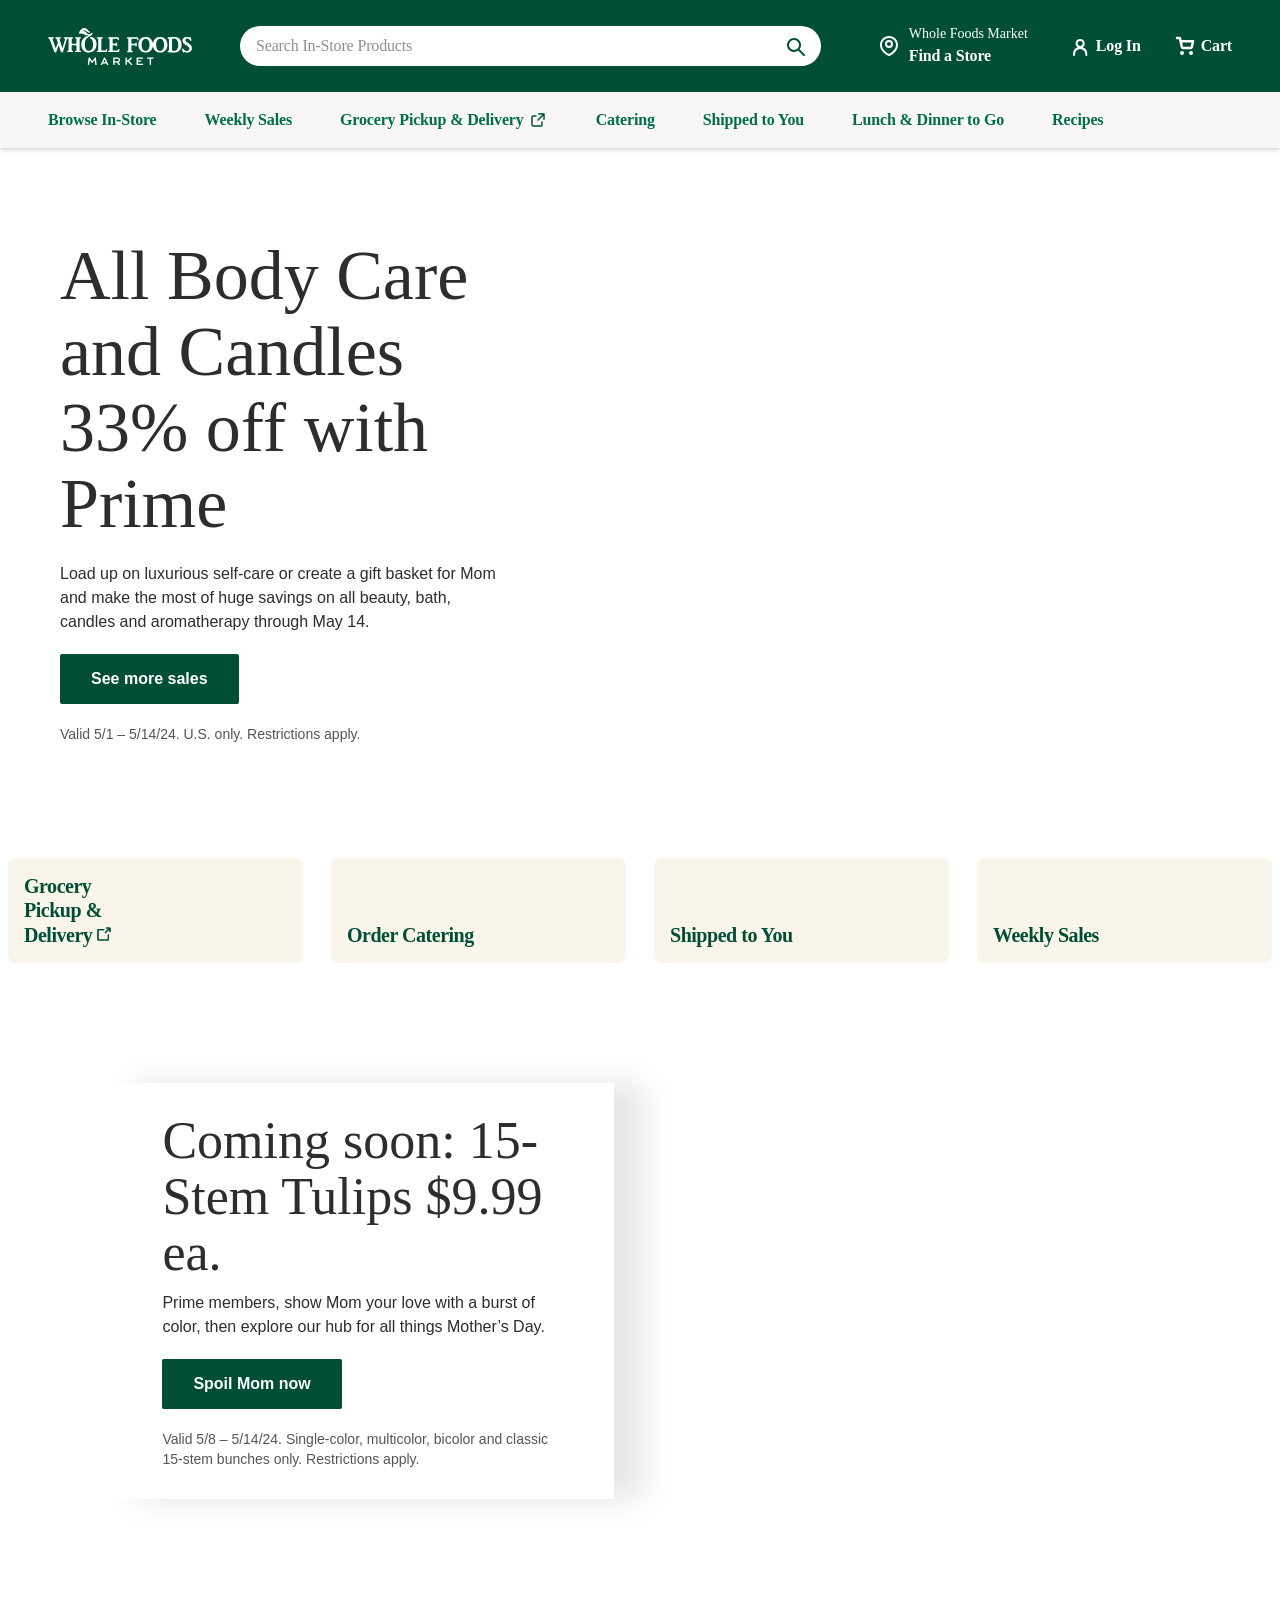
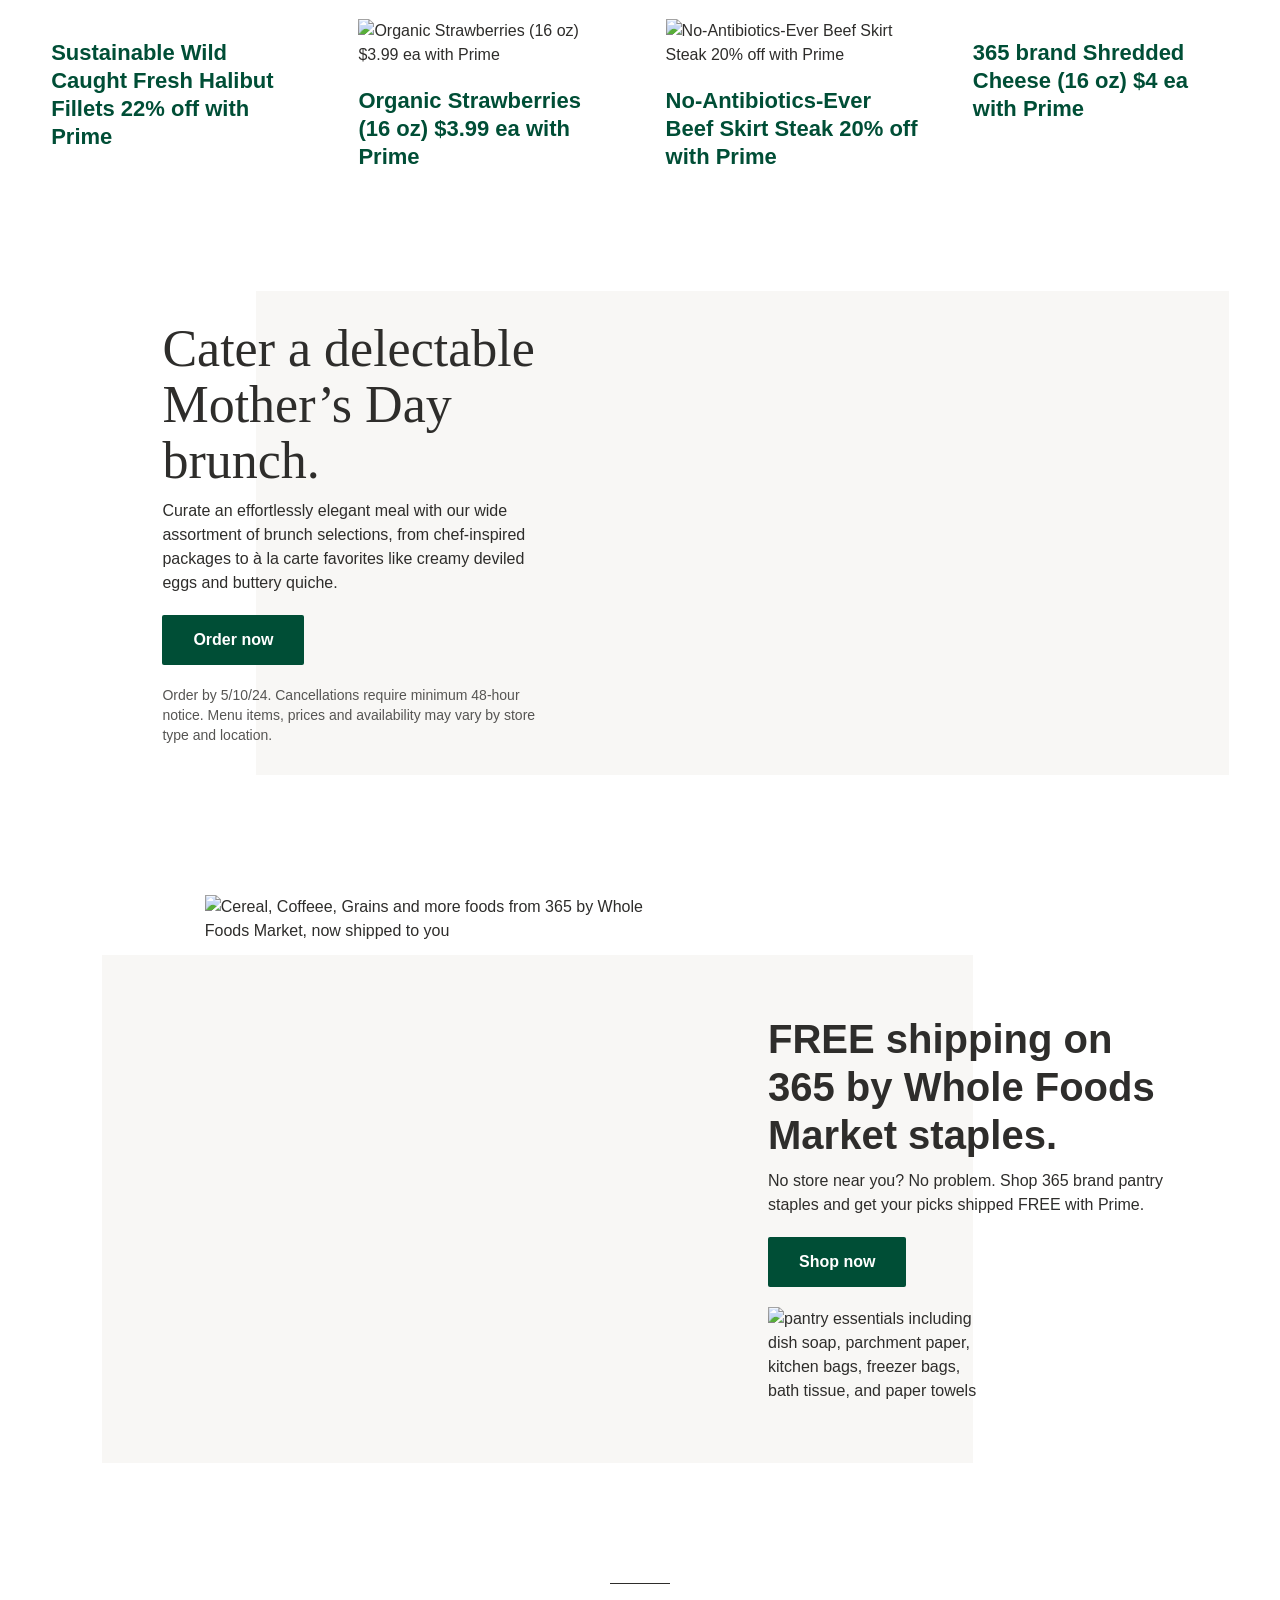
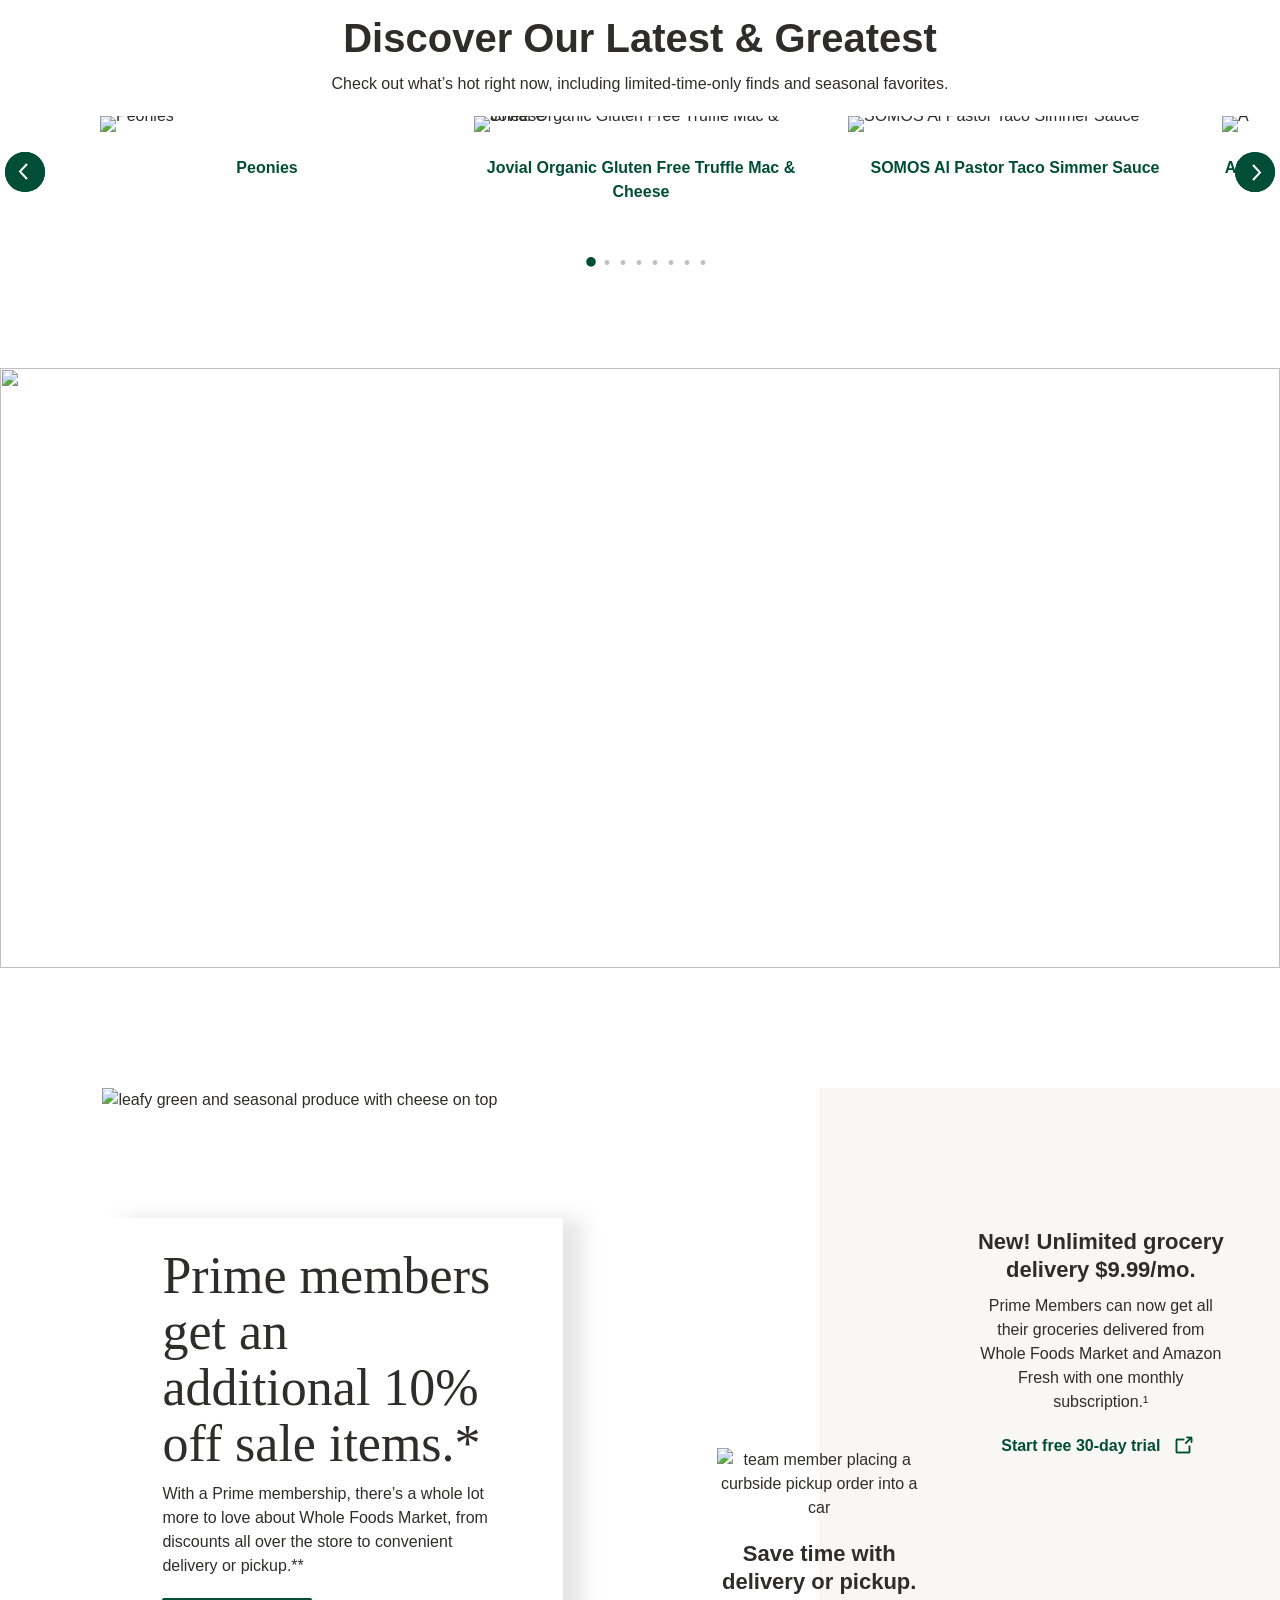
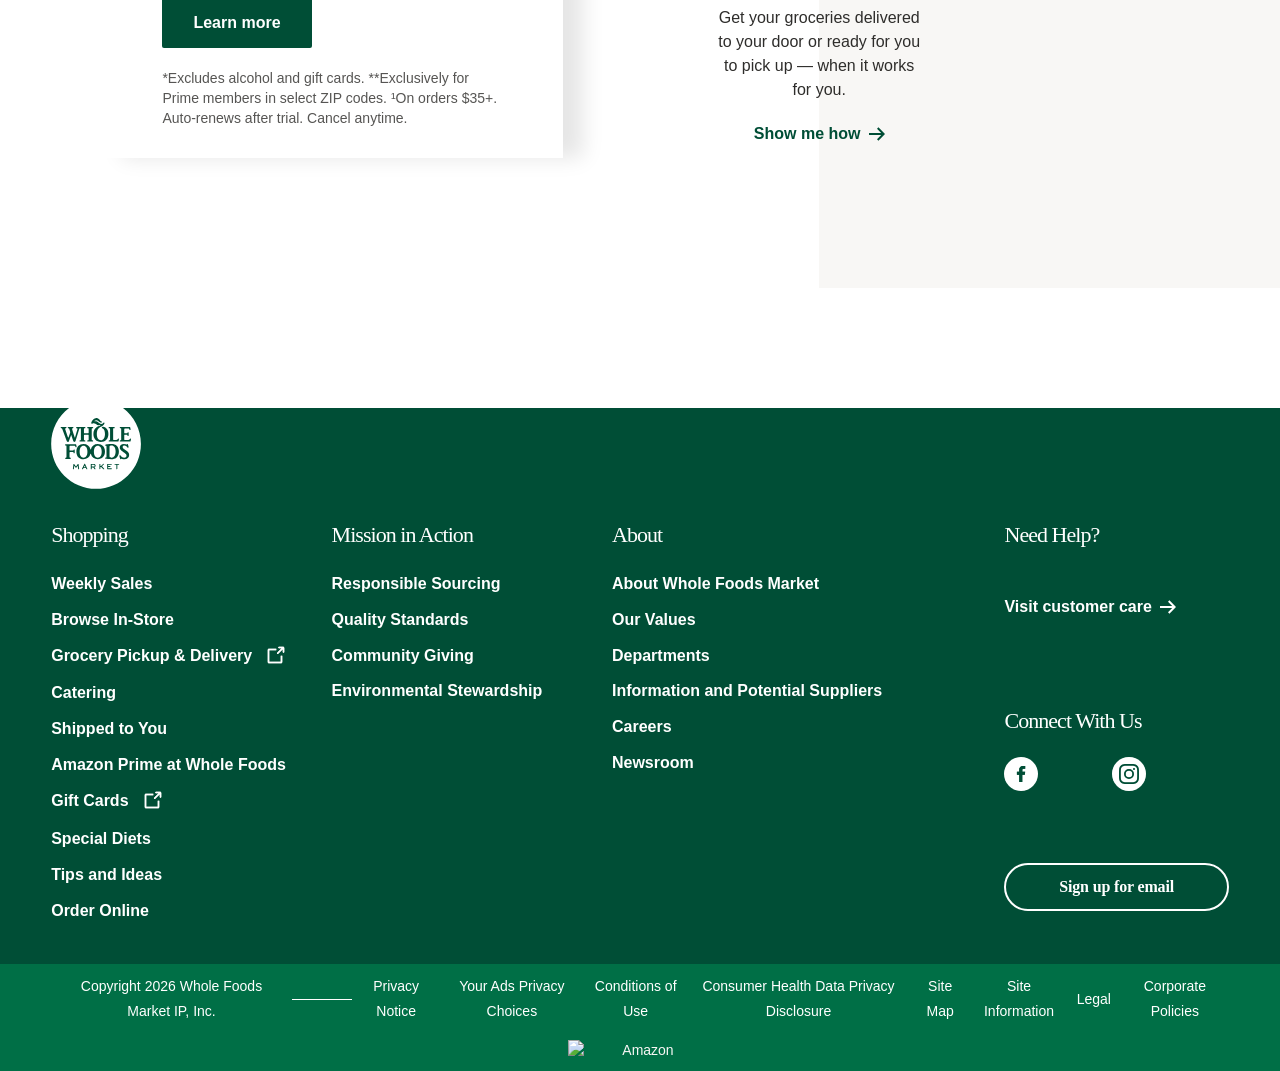
==== commit 5f493bc2: "first commit" ====
--- a/web.html
+++ b/web.html
@@ -66,7 +66,31 @@
                     <div class="bg-chard desktop:top-0">
                         <div class="relative mx-auto flex max-w-content items-center px-12 py-6 mobile:px-4 tablet:px-8">
                             <div class="flex w-full items-center justify-between">
-                               
+                                <div class="mr-2 flex items-center desktop:hidden">
+                                    <button aria-haspopup="true" aria-expanded="false" data-testid="hamburger-menu" type="button" data-csa-c-content-id="Hamburger Menu" data-csa-c-slot-id="Global Nav" data-csa-c-type="header" aria-label="Open navigation menu">
+                                        <svg width="24" height="24" fill="none" xmlns="http://www.w3.org/2000/svg">
+                                            <g clip-path="url(#menu_svg__a)">
+                                                <rect opacity="0.6" x="3" y="3" width="18" height="18" rx="2" stroke="#A5A5A5" stroke-width="0.04"></rect>
+                                                <rect opacity="0.6" x="2" y="2" width="20" height="20" rx="10" stroke="#A5A5A5" stroke-width="0.04"></rect>
+                                                <rect opacity="0.6" x="7" y="7" width="10" height="10" rx="5" stroke="#A5A5A5" stroke-width="0.04"></rect>
+                                                <rect opacity="0.6" x="2" y="4" width="20" height="16" rx="2" stroke="#A5A5A5" stroke-width="0.04"></rect>
+                                                <rect opacity="0.6" x="4" y="22" width="20" height="16" rx="2" transform="rotate(-90 4 22)" stroke="#A5A5A5" stroke-width="0.04"></rect>
+                                                <path opacity="0.6" d="M24 0 0 24M0 0l24 24" stroke="#A5A5A5" stroke-width="0.04"></path>
+                                                <path fill-rule="evenodd" clip-rule="evenodd" d="M3 12a1 1 0 0 1 1-1h16a1 1 0 1 1 0 2H4a1 1 0 0 1-1-1ZM3 5a1 1 0 0 1 1-1h16a1 1 0 1 1 0 2H4a1 1 0 0 1-1-1ZM3 19a1 1 0 0 1 1-1h16a1 1 0 1 1 0 2H4a1 1 0 0 1-1-1Z" fill="#fff"></path>
+                                            </g>
+                                            <defs>
+                                                <clipPath id="menu_svg__a">
+                                                    <path fill="#fff" d="M0 0h24v24H0z"></path>
+                                                </clipPath>
+                                            </defs>
+                                        </svg>
+                                    </button>
+                                </div>
+                                <div class="wfm-global-nav__logo mobile:pl-[4rem] tablet:pl-[8rem] desktop:pr-12">
+                                    <a href="/" aria-label="Favour food market" data-csa-c-content-id="WFM Logo" data-csa-c-slot-id="Global Nav" data-csa-c-type="header">
+                                        <span class="w-visually-hidden">Home</span>
+                                    </a>
+                                </div>
                                 <div class="z-[100] flex items-center desktop:w-full desktop:justify-end">
                                     <div class="mr-14 w-full mobile:hidden tablet:hidden">
                                         <div class="relative z-[100]">
